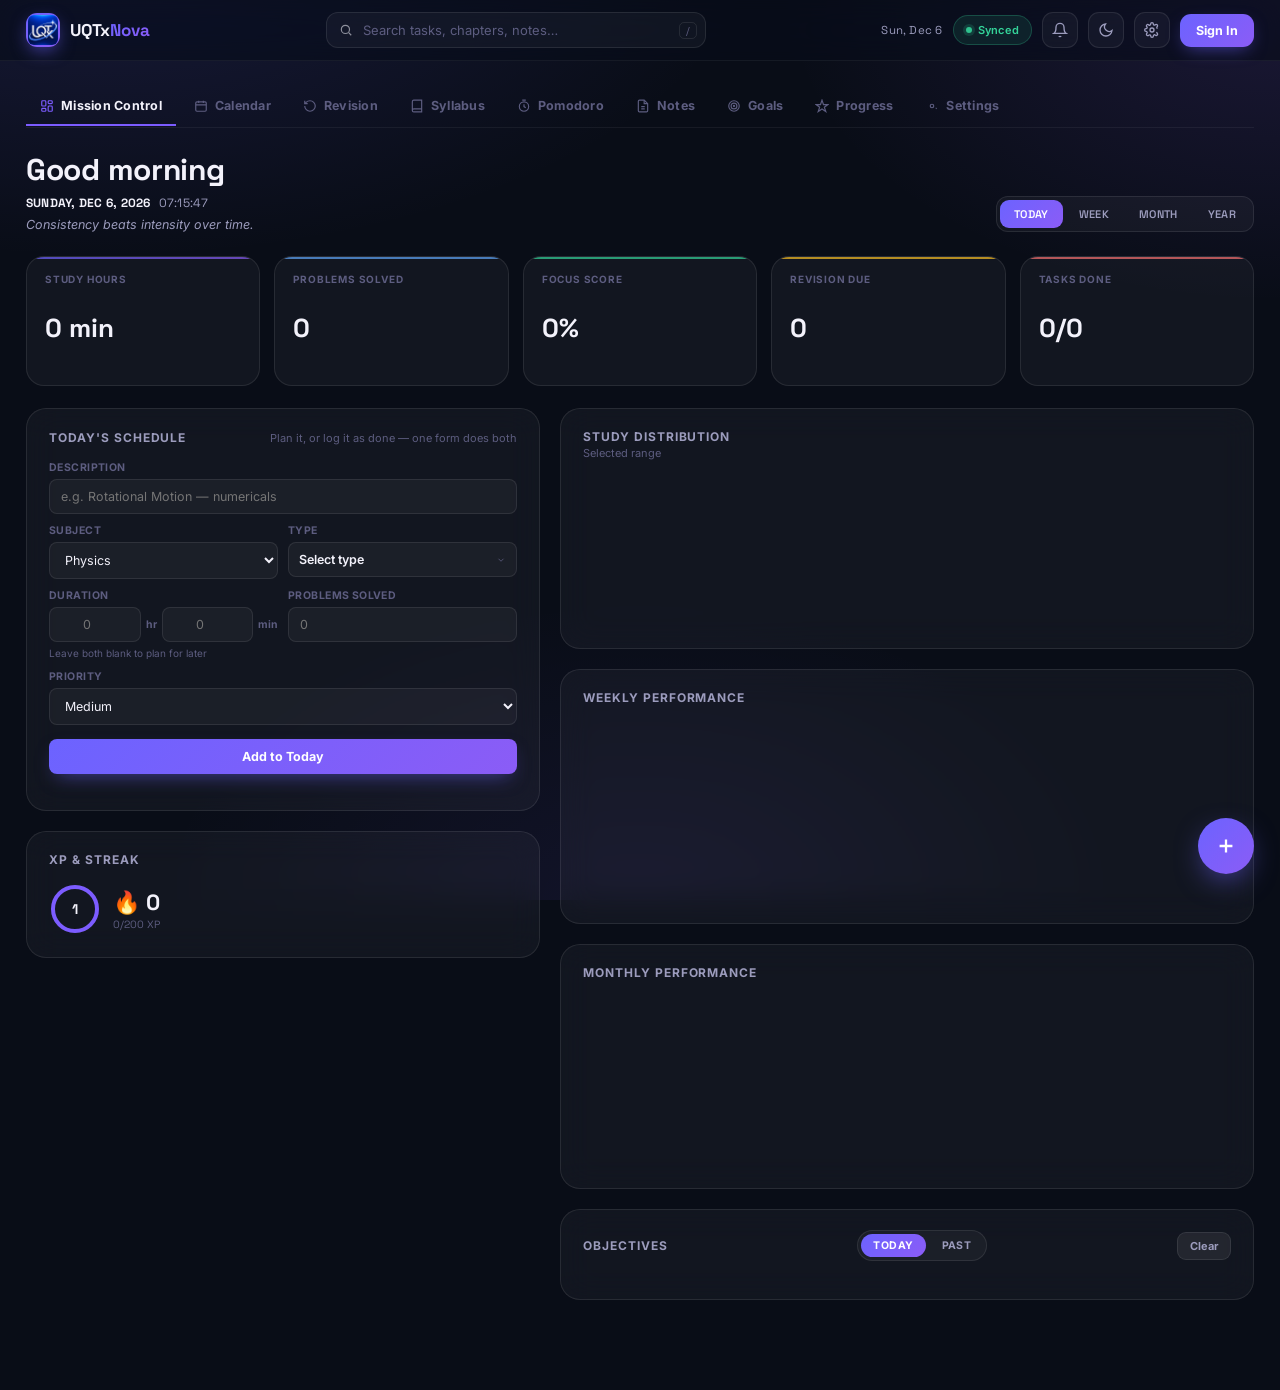
==== index.html @ 595de163 "Add files via upload" ====
<!DOCTYPE html>
<html lang="en">
<head>
<meta charset="UTF-8">
<meta name="viewport" content="width=device-width, initial-scale=1.0">
<title>UQTxNova | Mission Control</title>
<link rel="manifest" href="manifest.json">
<link rel="icon" href="favicon.ico" sizes="any">
<link rel="icon" type="image/png" sizes="16x16" href="favicon-16x16.png">
<link rel="icon" type="image/png" sizes="32x32" href="favicon-32x32.png">
<link rel="icon" type="image/png" sizes="48x48" href="favicon-48x48.png">
<link rel="icon" type="image/png" sizes="64x64" href="favicon-64x64.png">
<link rel="icon" type="image/png" sizes="128x128" href="favicon-128x128.png">
<link rel="icon" type="image/png" sizes="192x192" href="icon-192.png">
<link rel="icon" type="image/png" sizes="512x512" href="icon-512.png">
<link rel="apple-touch-icon" sizes="180x180" href="apple-touch-icon.png">
<meta name="apple-mobile-web-app-title" content="UQTxNova">
<meta name="apple-mobile-web-app-capable" content="yes">
<meta name="theme-color" content="#090D17">
<link rel="preconnect" href="https://fonts.googleapis.com">
<link href="https://fonts.googleapis.com/css2?family=Space+Grotesk:wght@500;600;700&family=Inter:wght@400;500;600;700;800&display=swap" rel="stylesheet">
<link rel="stylesheet" href="style.css">
<script src="https://cdnjs.cloudflare.com/ajax/libs/Chart.js/4.4.0/chart.umd.min.js"></script>
<script src="https://www.gstatic.com/firebasejs/10.12.2/firebase-app-compat.js"></script>
<script src="https://www.gstatic.com/firebasejs/10.12.2/firebase-auth-compat.js"></script>
<script src="https://www.gstatic.com/firebasejs/10.12.2/firebase-firestore-compat.js"></script>
</head>
<body>
<div id="app">

  <!-- ================= TOPBAR ================= -->
  <div class="topbar">
    <div class="brand">
      <div class="brand-icon">
        <img src="logo-mark.png" alt="UQTxNova" class="brand-logo">
      </div>
      <span class="brand-word">UQTx<b>Nova</b></span>
    </div>

    <div class="search-wrap">
      <svg width="14" height="14" viewBox="0 0 24 24" fill="none" stroke="currentColor" stroke-width="2"><circle cx="11" cy="11" r="7"/><path d="M21 21l-4.35-4.35"/></svg>
      <input id="globalSearch" type="text" placeholder="Search tasks, chapters, notes…">
      <span class="kbd-hint">/</span>
    </div>

    <div class="topbar-right">
      <span class="date-chip" id="topbarDate"></span>
      <div class="sync-pill" id="syncPill"><span class="sync-dot"></span><span class="label">Synced</span></div>
      <button class="icon-btn" data-tip="Notifications" onclick="App.setPage('revision')">
        <svg width="16" height="16" viewBox="0 0 24 24" fill="none" stroke="currentColor" stroke-width="2"><path d="M18 8a6 6 0 10-12 0c0 7-3 9-3 9h18s-3-2-3-9"/><path d="M13.73 21a2 2 0 01-3.46 0"/></svg>
        <span class="dot" id="notifDot" style="display:none;"></span>
      </button>
      <button class="icon-btn" data-tip="Toggle theme" onclick="AppSettings.toggleTheme()">
        <svg width="16" height="16" viewBox="0 0 24 24" fill="none" stroke="currentColor" stroke-width="2"><path d="M21 12.79A9 9 0 1111.21 3 7 7 0 0021 12.79z"/></svg>
      </button>
      <button class="icon-btn" data-tip="Settings" onclick="App.setPage('settings')">
        <svg width="16" height="16" viewBox="0 0 24 24" fill="none" stroke="currentColor" stroke-width="2"><circle cx="12" cy="12" r="3"/><path d="M19.4 15a1.65 1.65 0 00.33 1.82l.06.06a2 2 0 11-2.83 2.83l-.06-.06a1.65 1.65 0 00-1.82-.33 1.65 1.65 0 00-1 1.51V21a2 2 0 01-4 0v-.09A1.65 1.65 0 009 19.4a1.65 1.65 0 00-1.82.33l-.06.06a2 2 0 11-2.83-2.83l.06-.06A1.65 1.65 0 004.6 15a1.65 1.65 0 00-1.51-1H3a2 2 0 010-4h.09A1.65 1.65 0 004.6 9a1.65 1.65 0 00-.33-1.82l-.06-.06a2 2 0 112.83-2.83l.06.06A1.65 1.65 0 009 4.6a1.65 1.65 0 001-1.51V3a2 2 0 014 0v.09a1.65 1.65 0 001 1.51 1.65 1.65 0 001.82-.33l.06-.06a2 2 0 112.83 2.83l-.06.06A1.65 1.65 0 0019.4 9c.14.3.22.63.22.97"/></svg>
      </button>

      <button class="signin-btn" id="signinBtn" onclick="Auth.openAuthModal()">Sign In</button>
      <div class="who" id="whoBox" style="display:none;" onclick="Auth.signOut()" data-tip="Sign out">
        <div class="avatar" id="whoAvatar">G</div>
        <div class="meta"><div class="name" id="whoName">Guest</div><div class="lvl">Tap to sign out</div></div>
      </div>
    </div>
  </div>

  <!-- ================= REMINDER ================= -->
  <div id="reminderBar">
    <div class="reminder-inner">
      <div class="reminder-icon">
        <svg width="14" height="14" viewBox="0 0 24 24" fill="none" stroke="#7C5CFF" stroke-width="2"><circle cx="12" cy="12" r="10"/><path d="M12 8v4l3 3"/></svg>
      </div>
      <div class="reminder-text" id="reminderText"></div>
      <div class="reminder-actions">
        <button class="reminder-btn" onclick="App.gotoRevisionFromReminder()">Review Now</button>
        <button class="reminder-dismiss" onclick="App.dismissReminder()">Dismiss</button>
      </div>
    </div>
  </div>

  <div class="wrap">

    <!-- ================= PAGE NAV ================= -->
    <div class="page-nav" id="pageNav">
      <button class="page-tab active" data-page="dashboard"><svg width="14" height="14" viewBox="0 0 24 24" fill="none" stroke="currentColor" stroke-width="2"><rect x="3" y="3" width="7" height="9" rx="1.5"/><rect x="14" y="3" width="7" height="5" rx="1.5"/><rect x="14" y="12" width="7" height="9" rx="1.5"/><rect x="3" y="16" width="7" height="5" rx="1.5"/></svg>Mission Control</button>
      <button class="page-tab" data-page="calendar"><svg width="14" height="14" viewBox="0 0 24 24" fill="none" stroke="currentColor" stroke-width="2"><rect x="3" y="5" width="18" height="16" rx="2"/><path d="M3 10h18M8 3v4M16 3v4"/></svg>Calendar</button>
      <button class="page-tab" data-page="revision"><svg width="14" height="14" viewBox="0 0 24 24" fill="none" stroke="currentColor" stroke-width="2"><path d="M3 12a9 9 0 109-9 9.75 9.75 0 00-6.74 2.74L3 8"/><path d="M3 3v5h5"/></svg>Revision</button>
      <button class="page-tab" data-page="syllabus"><svg width="14" height="14" viewBox="0 0 24 24" fill="none" stroke="currentColor" stroke-width="2"><path d="M4 19.5A2.5 2.5 0 016.5 17H20M4 19.5A2.5 2.5 0 006.5 22H20V2H6.5A2.5 2.5 0 004 4.5v15z"/></svg>Syllabus</button>
      <button class="page-tab" data-page="pomodoro"><svg width="14" height="14" viewBox="0 0 24 24" fill="none" stroke="currentColor" stroke-width="2"><circle cx="12" cy="13" r="8"/><path d="M12 9v4l3 2M9 2h6"/></svg>Pomodoro</button>
      <button class="page-tab" data-page="notes"><svg width="14" height="14" viewBox="0 0 24 24" fill="none" stroke="currentColor" stroke-width="2"><path d="M14 2H6a2 2 0 00-2 2v16a2 2 0 002 2h12a2 2 0 002-2V8z"/><path d="M14 2v6h6M9 13h6M9 17h6"/></svg>Notes</button>
      <button class="page-tab" data-page="goals"><svg width="14" height="14" viewBox="0 0 24 24" fill="none" stroke="currentColor" stroke-width="2"><circle cx="12" cy="12" r="9"/><circle cx="12" cy="12" r="5"/><circle cx="12" cy="12" r="1"/></svg>Goals</button>
      <button class="page-tab" data-page="gamification"><svg width="14" height="14" viewBox="0 0 24 24" fill="none" stroke="currentColor" stroke-width="2"><path d="M12 2l2.5 7.5H22l-6 4.5 2.5 7.5L12 17l-6.5 4.5L8 14 2 9.5h7.5z"/></svg>Progress</button>
      <button class="page-tab" data-page="settings"><svg width="14" height="14" viewBox="0 0 24 24" fill="none" stroke="currentColor" stroke-width="2"><circle cx="12" cy="12" r="3"/><path d="M19.4 15a1.65 1.65 0 00.33 1.82"/></svg>Settings</button>
    </div>

    <!-- ================= DASHBOARD ================= -->
    <div class="page-view" id="page-dashboard">
      <div class="head-row">
        <div>
          <h1 id="greetText">Good morning</h1>
          <div class="date-line"><span class="t" id="dateStr">—</span><span id="timeStr">—</span></div>
          <div class="quote-line" id="quoteText"></div>
        </div>
        <div class="range-tabs" id="rangeTabs">
          <button class="active" data-range="today">TODAY</button>
          <button data-range="week">WEEK</button>
          <button data-range="month">MONTH</button>
          <button data-range="year">YEAR</button>
        </div>
      </div>

      <div class="stat-strip">
        <div class="stat-card"><p class="stat-label">Study Hours</p><p class="stat-num" id="statGross">0 min</p></div>
        <div class="stat-card blue"><p class="stat-label">Problems Solved</p><p class="stat-num" id="statProbPeriod">0</p></div>
        <div class="stat-card green"><p class="stat-label">Focus Score</p><p class="stat-num" id="statFocus">0%</p></div>
        <div class="stat-card amber"><p class="stat-label">Revision Due</p><p class="stat-num" id="statRevDue">0</p></div>
        <div class="stat-card red"><p class="stat-label">Tasks Done</p><p class="stat-num" id="statTasksDone">0/0</p></div>
      </div>

      <div class="grid">
        <div class="col">
          <div class="panel" id="todaySchedulePanel">
            <div class="panel-head"><p class="panel-title">Today's Schedule</p><p class="panel-sub">Plan it, or log it as done — one form does both</p></div>
            <form id="todayForm">
              <div class="field" style="margin-bottom:10px;"><label>Description</label><input id="todayTitle" type="text" placeholder="e.g. Rotational Motion — numericals" required></div>
              <div class="field-row" style="margin-bottom:10px;">
                <div class="field"><label>Subject</label>
                  <select id="todaySubject"><option>Physics</option><option>Chemistry</option><option>Maths</option><option>General</option></select>
                </div>
                <div class="field"><label>Type</label>
                  <div class="type-dropdown" id="todayTypeDropdown">
                    <button type="button" class="type-dropdown-trigger" onclick="App.toggleTypeDropdown('todayTypeDropdown')">
                      <span class="type-dropdown-value" id="todayTypeValue">Select type</span>
                      <svg width="10" height="10" viewBox="0 0 24 24" fill="none" stroke="currentColor" stroke-width="2"><path d="M6 9l6 6 6-6"/></svg>
                    </button>
                    <div class="type-dropdown-panel">
                      <label class="type-dropdown-opt"><span class="type-opt-label">Lecture</span><input type="checkbox" class="type-opt-input" data-type="Lecture" onchange="App.onTypeOptionChange('todayTypeDropdown')"><span class="type-opt-tick"></span></label>
                      <label class="type-dropdown-opt"><span class="type-opt-label">DPP</span><input type="checkbox" class="type-opt-input" data-type="DPP" onchange="App.onTypeOptionChange('todayTypeDropdown')"><span class="type-opt-tick"></span></label>
                      <label class="type-dropdown-opt"><span class="type-opt-label">Revision</span><input type="checkbox" class="type-opt-input" data-type="Revision" onchange="App.onTypeOptionChange('todayTypeDropdown')"><span class="type-opt-tick"></span></label>
                      <label class="type-dropdown-opt"><span class="type-opt-label">PYQ</span><input type="checkbox" class="type-opt-input" data-type="PYQ" onchange="App.onTypeOptionChange('todayTypeDropdown')"><span class="type-opt-tick"></span></label>
                      <label class="type-dropdown-opt"><span class="type-opt-label">HW</span><input type="checkbox" class="type-opt-input" data-type="HW" onchange="App.onTypeOptionChange('todayTypeDropdown')"><span class="type-opt-tick"></span></label>
                    </div>
                  </div>
                </div>
              </div>
              <div class="field-row" style="margin-bottom:10px;">
                <div class="field"><label>Duration</label>
                  <div class="duration-input">
                    <input id="todayDurationHrs" type="number" min="0" step="1" placeholder="0" inputmode="numeric" aria-label="Hours"><span class="duration-unit">hr</span>
                    <input id="todayDurationMins" type="number" min="0" step="1" placeholder="0" inputmode="numeric" aria-label="Minutes"><span class="duration-unit">min</span>
                  </div>
                  <div class="field-hint">Leave both blank to plan for later</div>
                </div>
                <div class="field"><label>Problems Solved</label><input id="todayProblems" type="number" min="0" placeholder="0"></div>
              </div>
              <div class="field-row" style="margin-bottom:10px;">
                <div class="field"><label>Priority</label>
                  <select id="todayPriority"><option value="medium">Medium</option><option value="high">High</option><option value="low">Low</option></select>
                </div>
              </div>
              <button class="btn-submit" type="submit">Add to Today</button>
            </form>
            <div class="queue-list" id="taskList" style="margin-top:14px;"></div>
          </div>

          <div class="panel">
            <div class="panel-head">
              <div><p class="panel-title">XP &amp; Streak</p></div>
            </div>
            <div class="xp-bar-wrap">
              <div class="xp-ring">
                <svg width="52" height="52" viewBox="0 0 52 52">
                  <circle cx="26" cy="26" r="22" fill="none" stroke="rgba(255,255,255,0.08)" stroke-width="4"/>
                  <circle id="xpRingFill" cx="26" cy="26" r="22" fill="none" stroke="#7C5CFF" stroke-width="4" stroke-linecap="round" transform="rotate(-90 26 26)"/>
                </svg>
                <div class="lvl-num" id="lvlNum">1</div>
              </div>
              <div>
                <div class="streak-flame">🔥 <span id="streakNum">0</span></div>
                <div class="q-meta" id="xpText">0/200 XP</div>
              </div>
            </div>
          </div>
        </div>

        <div class="col">
          <div class="panel">
            <div class="panel-head">
              <div><p class="panel-title">Study Distribution</p><p class="panel-sub" id="donutTotal">Selected range</p></div>
            </div>
            <div class="dist-chart-row">
              <div class="dist-chart-canvas-wrap"><canvas id="distChart"></canvas></div>
              <div id="distLegend" class="dist-legend"></div>
            </div>
          </div>

          <div class="panel">
            <div class="panel-head"><p class="panel-title">Weekly Performance</p></div>
            <div style="height:180px;"><canvas id="waveChart"></canvas></div>
          </div>

          <div class="panel">
            <div class="panel-head"><p class="panel-title">Monthly Performance</p></div>
            <div style="height:170px;"><canvas id="monthChart"></canvas></div>
          </div>

          <div class="panel">
            <div class="panel-head">
              <p class="panel-title">Objectives</p>
              <div class="queue-tabs" id="queueTabs">
                <button class="q-tab active" data-view="today" onclick="App.setQueueView('today')">Today</button>
                <button class="q-tab" data-view="past" onclick="App.setQueueView('past')">Past</button>
              </div>
              <button class="pill-btn" id="queueClearBtn" onclick="App.clearQueue()">Clear</button>
            </div>
            <div class="queue-list" id="queueList"></div>
          </div>
        </div>
      </div>
    </div><!-- /page-dashboard -->

    <!-- ================= CALENDAR ================= -->
    <div class="page-view" id="page-calendar" style="display:none;">
      <div class="head-row"><h1>Calendar</h1></div>
      <div class="grid cal-page-grid">
        <div class="panel">
          <div class="cal-head">
            <div class="cal-title" id="calTitle">—</div>
            <div class="cal-nav">
              <button class="pill-btn" onclick="Calendar.prevMonth()">‹</button>
              <button class="pill-btn" onclick="Calendar.goToday()">Today</button>
              <button class="pill-btn" onclick="Calendar.nextMonth()">›</button>
            </div>
          </div>
          <div class="cal-grid" id="calGrid"></div>
        </div>
        <div class="panel" id="calDetail"></div>
      </div>
    </div><!-- /page-calendar -->

    <!-- ================= REVISION ================= -->
    <div class="page-view" id="page-revision" style="display:none;">
      <div class="head-row"><h1>Revision <span class="accent">Planner</span></h1></div>

      <div class="rev-stat-strip">
        <div class="stat-card"><p class="stat-label">Total Active</p><p class="stat-num" id="revStatTotal">0</p></div>
        <div class="stat-card red"><p class="stat-label">Overdue</p><p class="stat-num" id="revStatOverdue">0</p></div>
        <div class="stat-card amber"><p class="stat-label">Due Today</p><p class="stat-num" id="revStatDueToday">0</p></div>
        <div class="stat-card green"><p class="stat-label">Completed</p><p class="stat-num" id="revStatCompleted">0</p></div>
      </div>

      <div class="grid">
        <div class="col">
          <div class="panel">
            <div class="panel-head"><p class="panel-title">Add Topic</p></div>
            <form id="topicForm">
              <div class="field" style="margin-bottom:10px;"><label>Subject</label>
                <select id="topicSubject"><option>Physics</option><option>Chemistry</option><option>Maths</option></select>
              </div>
              <div class="field" style="margin-bottom:10px;"><label>Topic</label><input id="topicName" type="text" placeholder="e.g. Rotational Motion" required></div>
              <button class="btn-submit" type="submit">Schedule Revision (Day 1)</button>
            </form>
          </div>
          <div class="panel">
            <div class="panel-head"><p class="panel-title">Subject Mastery</p></div>
            <div id="subjectProgress"></div>
          </div>
          <div class="panel">
            <div class="panel-head"><p class="panel-title">Revision History</p></div>
            <div class="queue-list" id="historyList"></div>
          </div>
        </div>
        <div class="col">
          <div class="panel">
            <div class="panel-head"><p class="panel-title">Due Now</p></div>
            <div class="queue-list" id="dueList"></div>
          </div>
          <div class="panel">
            <div class="panel-head"><p class="panel-title">Upcoming</p></div>
            <div class="queue-list" id="upcomingList"></div>
          </div>
        </div>
      </div>
    </div><!-- /page-revision -->

    <!-- ================= SYLLABUS ================= -->
    <div class="page-view" id="page-syllabus" style="display:none;">
      <div class="head-row"><h1>Syllabus <span class="accent">Tracker</span></h1></div>
      <div class="stat-strip syl-stat-strip">
        <div class="stat-card" style="border-bottom-color:#FBBF24;"><p class="stat-label" style="color:#FBBF24;">Physics</p><p class="stat-num" id="sylStatPhysics">0/0</p></div>
        <div class="stat-card" style="border-bottom-color:#60A5FA;"><p class="stat-label" style="color:#60A5FA;">Chemistry</p><p class="stat-num" id="sylStatChemistry">0/0</p></div>
        <div class="stat-card" style="border-bottom-color:#A78BFA;"><p class="stat-label" style="color:#A78BFA;">Maths</p><p class="stat-num" id="sylStatMaths">0/0</p></div>
      </div>
      <div class="panel">
        <div class="syl-subject-tabs" id="sylTabs">
          <button class="active" data-subject="Physics"><span class="sdot" style="background:#FBBF24;"></span>Physics</button>
          <button data-subject="Chemistry"><span class="sdot" style="background:#60A5FA;"></span>Chemistry</button>
          <button data-subject="Maths"><span class="sdot" style="background:#A78BFA;"></span>Maths</button>
        </div>
        <div class="syl-toolbar">
          <input type="text" placeholder="Search chapters…" oninput="Syllabus.setSearch(this.value)">
          <button class="pill-btn primary" onclick="Syllabus.addChapter(Syllabus.subject)">+ Add Chapter</button>
        </div>
        <div id="chapterList"></div>
      </div>
    </div><!-- /page-syllabus -->

    <!-- ================= POMODORO ================= -->
    <div class="page-view" id="page-pomodoro" style="display:none;">
      <div class="head-row"><h1>Pomodoro <span class="accent">Timer</span></h1></div>
      <div class="panel" style="max-width:420px;margin:0 auto;">
        <div class="pomo-wrap">
          <div class="pomo-ring">
            <svg width="220" height="220" viewBox="0 0 220 220">
              <circle cx="110" cy="110" r="100" fill="none" stroke="rgba(255,255,255,0.07)" stroke-width="10"/>
              <circle id="pomoRingFill" cx="110" cy="110" r="100" fill="none" stroke="#7C5CFF" stroke-width="10" stroke-linecap="round" transform="rotate(-90 110 110)"/>
            </svg>
            <div class="pomo-time">
              <div class="t" id="pomoTimeText">25:00</div>
              <div class="m" id="pomoModeText">Focus</div>
            </div>
          </div>
          <div class="pomo-controls">
            <button class="pomo-btn" onclick="Pomodoro.reset()">
              <svg width="16" height="16" viewBox="0 0 24 24" fill="none" stroke="currentColor" stroke-width="2"><path d="M3 12a9 9 0 109-9 9.75 9.75 0 00-6.74 2.74L3 8"/><path d="M3 3v5h5"/></svg>
            </button>
            <button class="pomo-btn main" onclick="Pomodoro.toggle()"><span id="pomoMainIcon"><svg width="18" height="18" viewBox="0 0 24 24" fill="currentColor"><path d="M8 5v14l11-7z"/></svg></span></button>
            <button class="pomo-btn" data-tip="Study stats" onclick="App.setPage('gamification')">
              <svg width="16" height="16" viewBox="0 0 24 24" fill="none" stroke="currentColor" stroke-width="2"><path d="M3 3v18h18M7 15l4-6 4 3 5-8"/></svg>
            </button>
            <button class="pomo-btn pomo-sound-toggle" data-tip="Toggle chime" onclick="AppSettings.toggleSound()">
              <svg class="ico-on" width="16" height="16" viewBox="0 0 24 24" fill="none" stroke="currentColor" stroke-width="2"><path d="M11 5L6 9H2v6h4l5 4V5z"/><path d="M15.5 8.5a5 5 0 010 7"/><path d="M18.5 5.5a9 9 0 010 13"/></svg>
              <svg class="ico-off" width="16" height="16" viewBox="0 0 24 24" fill="none" stroke="currentColor" stroke-width="2"><path d="M11 5L6 9H2v6h4l5 4V5z"/><path d="M23 9l-6 6M17 9l6 6"/></svg>
            </button>
          </div>
          <div class="pomo-modes">
            <button class="active" data-mode="focus25" onclick="Pomodoro.setMode('focus25')">25 / 5</button>
            <button data-mode="focus50" onclick="Pomodoro.setMode('focus50')">50 / 10</button>
            <button data-mode="custom" onclick="Pomodoro.setMode('custom')">Custom</button>
          </div>
        </div>
      </div>
    </div><!-- /page-pomodoro -->

    <!-- ================= NOTES ================= -->
    <div class="page-view" id="page-notes" style="display:none;">
      <div class="head-row"><h1>Quick <span class="accent">Notes</span></h1></div>
      <div class="notes-toolbar">
        <input type="text" placeholder="Search notes…" oninput="Notes.setFilter(this.value)" style="max-width:260px;">
        <button class="pill-btn primary" onclick="Notes.add()">+ Add Note</button>
      </div>
      <div class="notes-masonry" id="notesGrid"></div>
    </div><!-- /page-notes -->

    <!-- ================= GOALS ================= -->
    <div class="page-view" id="page-goals" style="display:none;">
      <div class="head-row"><h1>Study <span class="accent">Goals</span></h1></div>
      <div class="goal-ring-row" id="goalsBox"></div>
    </div><!-- /page-goals -->

    <!-- ================= GAMIFICATION / ANALYTICS ================= -->
    <div class="page-view" id="page-gamification" style="display:none;">
      <div class="head-row"><h1>Your <span class="accent">Progress</span></h1></div>
      <div class="grid">
        <div class="col">
          <div class="panel">
            <div class="panel-head"><p class="panel-title">Level &amp; Streak</p></div>
            <div class="xp-bar-wrap">
              <div class="xp-ring">
                <svg width="52" height="52" viewBox="0 0 52 52">
                  <circle cx="26" cy="26" r="22" fill="none" stroke="rgba(255,255,255,0.08)" stroke-width="4"/>
                  <circle cx="26" cy="26" r="22" fill="none" stroke="#7C5CFF" stroke-width="4" stroke-linecap="round" transform="rotate(-90 26 26)"/>
                </svg>
              </div>
              <div><div class="streak-flame">🔥 <span id="streakNum2">0</span> day streak</div></div>
            </div>
          </div>
          <div class="panel">
            <div class="panel-head"><p class="panel-title">Badges</p></div>
            <div class="badge-grid" id="badgeGrid"></div>
          </div>
        </div>
        <div class="col">
          <div class="panel">
            <div class="panel-head"><p class="panel-title">Study Heatmap</p><p class="panel-sub">Last 26 weeks</p></div>
            <div class="heatmap" id="heatmapGrid"></div>
            <div class="heat-legend">Less <span style="background:rgba(255,255,255,0.06)"></span><span style="background:rgba(108,99,255,0.25)"></span><span style="background:rgba(108,99,255,0.5)"></span><span style="background:rgba(108,99,255,0.75)"></span><span style="background:rgba(108,99,255,1)"></span> More</div>
          </div>
        </div>
      </div>
    </div><!-- /page-gamification -->

    <!-- ================= SETTINGS ================= -->
    <div class="page-view" id="page-settings" style="display:none;">
      <div class="head-row"><h1>Settings</h1></div>
      <div class="settings-grid">
        <div class="panel">
          <div class="panel-head"><p class="panel-title">Appearance</p></div>
          <div class="setting-row">
            <div><div class="setting-label">Light mode</div><div class="setting-desc">Switch between dark and light theme</div></div>
            <div class="switch" id="themeSwitch" onclick="AppSettings.toggleTheme()"><div class="knob"></div></div>
          </div>
          <div class="setting-row">
            <div><div class="setting-label">Accent color</div><div class="setting-desc">Primary brand color</div></div>
            <div class="accent-dots">
              <div class="accent-dot active" data-color="#6C63FF" style="background:#6C63FF;" onclick="AppSettings.setAccent('#6C63FF')"></div>
              <div class="accent-dot" data-color="#8B5CF6" style="background:#8B5CF6;" onclick="AppSettings.setAccent('#8B5CF6')"></div>
              <div class="accent-dot" data-color="#34D399" style="background:#34D399;" onclick="AppSettings.setAccent('#34D399')"></div>
              <div class="accent-dot" data-color="#F87171" style="background:#F87171;" onclick="AppSettings.setAccent('#F87171')"></div>
            </div>
          </div>
          <div class="setting-row">
            <div><div class="setting-label">Notifications</div><div class="setting-desc">Revision & task reminders</div></div>
            <div class="switch on" id="notifSwitch" onclick="AppSettings.toggleNotifications()"><div class="knob"></div></div>
          </div>
          <div class="setting-row">
            <div><div class="setting-label">Pomodoro sound</div><div class="setting-desc">Chime when a focus or break session ends</div></div>
            <div class="switch on" id="soundSwitch" onclick="AppSettings.toggleSound()"><div class="knob"></div></div>
          </div>
        </div>
        <div class="panel">
          <div class="panel-head"><p class="panel-title">Data</p></div>
          <div class="setting-row">
            <div><div class="setting-label">Export backup</div><div class="setting-desc">Download all data as JSON</div></div>
            <button class="pill-btn" onclick="Storage.downloadBackup()">Export</button>
          </div>
          <div class="setting-row">
            <div><div class="setting-label">Import backup</div><div class="setting-desc">Restore from a JSON file</div></div>
            <label class="pill-btn" style="cursor:pointer;">Import<input type="file" accept=".json" style="display:none;" onchange="App.importFile(this)"></label>
          </div>
          <div class="setting-row">
            <div><div class="setting-label">Reset all data</div><div class="setting-desc">Clears everything on this device</div></div>
            <button class="pill-btn" style="color:var(--red);" onclick="App.resetData()">Reset</button>
          </div>
        </div>
      </div>
    </div><!-- /page-settings -->

  </div><!-- /wrap -->
</div><!-- /app -->

<!-- ================= FAB ================= -->
<div class="fab-menu" id="fabMenu">
  <button onclick="App.setPage('dashboard');document.getElementById('todaySchedulePanel').scrollIntoView({behavior:'smooth',block:'start'});Utils.toast('Log or plan an objective below','info')">📝 Log Session</button>
  <button onclick="App.setPage('revision')">🧠 Add Revision Topic</button>
  <button onclick="Notes.add();App.setPage('notes')">🗒️ Quick Note</button>
  <button onclick="App.setPage('pomodoro')">🍅 Start Pomodoro</button>
</div>
<button class="fab" onclick="App.toggleFab()">
  <svg width="22" height="22" viewBox="0 0 24 24" fill="none" stroke="#fff" stroke-width="2.5"><path d="M12 5v14M5 12h14"/></svg>
</button>

<!-- ================= TOASTS ================= -->
<div id="toastStack"></div>

<!-- ================= NOTES: shared attachment file input ================= -->
<input type="file" id="noteFileInput" style="display:none" onchange="Notes.onFileInputChange(event)"
  accept=".jpg,.jpeg,.png,.pdf,image/jpeg,image/png,application/pdf">

<!-- ================= NOTES: attachment lightbox ================= -->
<div class="modal-overlay lightbox-overlay" id="attachmentLightbox" onclick="if(event.target===this) Notes.closeLightbox()">
  <div class="lightbox-box">
    <div class="lightbox-head">
      <span id="lightboxName" class="lightbox-name"></span>
      <div class="lightbox-head-actions">
        <a id="lightboxDownload" class="icon-btn" download data-tip="Download">
          <svg width="15" height="15" viewBox="0 0 24 24" fill="none" stroke="currentColor" stroke-width="2"><path d="M12 3v13m0 0l-4-4m4 4l4-4M5 21h14"/></svg>
        </a>
        <button class="icon-btn" onclick="Notes.closeLightbox()" data-tip="Close">
          <svg width="15" height="15" viewBox="0 0 24 24" fill="none" stroke="currentColor" stroke-width="2"><path d="M18 6L6 18M6 6l12 12"/></svg>
        </button>
      </div>
    </div>
    <img id="lightboxImg" src="" alt="">
  </div>
</div>

<!-- ================= AUTH MODAL ================= -->
<div class="modal-overlay" id="authModal">
  <div class="modal">
    <div class="auth-modal-logo"><div class="brand-icon" style="width:52px;height:52px;border-radius:16px;margin:0 auto 14px;"><img src="logo-mark.png" alt="UQTxNova" class="brand-logo" style="width:40px;height:40px;"></div></div>
    <h3>Welcome to UQTxNova</h3>
    <p>Sign in to sync your progress across devices, or continue as guest.</p>
    <button class="oauth-btn" onclick="Auth.signInGoogle()">
      <svg width="16" height="16" viewBox="0 0 24 24"><path fill="#4285F4" d="M22.56 12.25c0-.78-.07-1.53-.2-2.25H12v4.26h5.92a5.06 5.06 0 01-2.2 3.32v2.77h3.57c2.08-1.92 3.28-4.74 3.28-8.1z"/><path fill="#34A853" d="M12 23c2.97 0 5.46-.98 7.28-2.66l-3.57-2.77c-.99.67-2.25 1.06-3.71 1.06-2.86 0-5.29-1.93-6.16-4.53H2.18v2.85A11 11 0 0012 23z"/><path fill="#FBBC05" d="M5.84 14.09A6.6 6.6 0 015.5 12c0-.73.12-1.43.34-2.09V7.06H2.18A11 11 0 001 12c0 1.77.43 3.45 1.18 4.94z"/><path fill="#EA4335" d="M12 5.38c1.62 0 3.06.56 4.21 1.64l3.15-3.15C17.45 2.09 14.97 1 12 1a11 11 0 00-9.82 6.06l3.66 2.85C6.71 7.31 9.14 5.38 12 5.38z"/></svg>
      Continue with Google
    </button>
    <div class="divider-or">or use email</div>
    <div class="field" style="margin-bottom:8px;"><input type="email" id="authEmail" placeholder="Email"></div>
    <div class="field" style="margin-bottom:8px;"><input type="password" id="authPassword" placeholder="Password"></div>
    <div class="modal-actions">
      <button class="pill-btn" onclick="Auth.signInEmail(document.getElementById('authEmail').value, document.getElementById('authPassword').value)">Sign In</button>
      <button class="pill-btn primary" onclick="Auth.signUpEmail(document.getElementById('authEmail').value, document.getElementById('authPassword').value)">Sign Up</button>
    </div>
    <button class="modal-link" onclick="Auth.continueAsGuest()">Continue as guest →</button>
  </div>
</div>

<!-- ================= MIGRATE MODAL ================= -->
<div class="modal-overlay" id="migrateModal">
  <div class="modal">
    <h3>Sync your local data?</h3>
    <p>We found study data saved on this device from guest mode. Would you like to upload it to your account?</p>
    <div class="modal-actions">
      <button class="pill-btn" onclick="CloudSync.closeMigratePrompt(false)">Not now</button>
      <button class="pill-btn primary" onclick="CloudSync.closeMigratePrompt(true)">Sync it</button>
    </div>
  </div>
</div>

<!-- ================= EDIT TASK MODAL ================= -->
<div class="modal-overlay" id="editTaskModal">
  <div class="modal">
    <h3>Edit Objective</h3>
    <p>Update the details — Objectives stays in sync automatically.</p>
    <input type="hidden" id="editTaskId">
    <div class="field" style="margin-bottom:10px;"><label>Description</label><input id="editTitle" type="text" placeholder="e.g. Rotational Motion — numericals"></div>
    <div class="field-row" style="margin-bottom:10px;">
      <div class="field"><label>Subject</label>
        <select id="editSubject"><option>Physics</option><option>Chemistry</option><option>Maths</option><option>General</option></select>
      </div>
      <div class="field"><label>Type</label>
        <div class="type-dropdown" id="editTypeDropdown">
          <button type="button" class="type-dropdown-trigger" onclick="App.toggleTypeDropdown('editTypeDropdown')">
            <span class="type-dropdown-value" id="editTypeValue">Select type</span>
            <svg width="10" height="10" viewBox="0 0 24 24" fill="none" stroke="currentColor" stroke-width="2"><path d="M6 9l6 6 6-6"/></svg>
          </button>
          <div class="type-dropdown-panel">
            <label class="type-dropdown-opt"><span class="type-opt-label">Lecture</span><input type="checkbox" class="type-opt-input" data-type="Lecture" onchange="App.onTypeOptionChange('editTypeDropdown')"><span class="type-opt-tick"></span></label>
            <label class="type-dropdown-opt"><span class="type-opt-label">DPP</span><input type="checkbox" class="type-opt-input" data-type="DPP" onchange="App.onTypeOptionChange('editTypeDropdown')"><span class="type-opt-tick"></span></label>
            <label class="type-dropdown-opt"><span class="type-opt-label">Revision</span><input type="checkbox" class="type-opt-input" data-type="Revision" onchange="App.onTypeOptionChange('editTypeDropdown')"><span class="type-opt-tick"></span></label>
            <label class="type-dropdown-opt"><span class="type-opt-label">PYQ</span><input type="checkbox" class="type-opt-input" data-type="PYQ" onchange="App.onTypeOptionChange('editTypeDropdown')"><span class="type-opt-tick"></span></label>
            <label class="type-dropdown-opt"><span class="type-opt-label">HW</span><input type="checkbox" class="type-opt-input" data-type="HW" onchange="App.onTypeOptionChange('editTypeDropdown')"><span class="type-opt-tick"></span></label>
          </div>
        </div>
      </div>
    </div>
    <div class="field-row" style="margin-bottom:10px;">
      <div class="field"><label>Duration</label>
        <div class="duration-input">
          <input id="editDurationHrs" type="number" min="0" step="1" placeholder="0" inputmode="numeric" aria-label="Hours"><span class="duration-unit">hr</span>
          <input id="editDurationMins" type="number" min="0" step="1" placeholder="0" inputmode="numeric" aria-label="Minutes"><span class="duration-unit">min</span>
        </div>
      </div>
      <div class="field"><label>Problems Solved</label><input id="editProblems" type="number" min="0"></div>
    </div>
    <div class="field-row" style="margin-bottom:10px;">
      <div class="field"><label>Priority</label>
        <select id="editPriority"><option value="medium">Medium</option><option value="high">High</option><option value="low">Low</option></select>
      </div>
      <div class="field"><label>Date</label><input id="editDate" type="date"></div>
    </div>
    <div class="modal-actions">
      <button class="pill-btn" onclick="App.closeEditTask()">Cancel</button>
      <button class="pill-btn primary" onclick="App.saveEditTask()">Save Changes</button>
    </div>
  </div>
</div>

<!-- ================= EDIT OBJECTIVE (QUEUE ENTRY) MODAL ================= -->
<div class="modal-overlay" id="editEntryModal">
  <div class="modal">
    <h3>Edit Objective</h3>
    <p>Update this logged objective — Objectives stays in sync automatically.</p>
    <input type="hidden" id="editEntryTs">
    <div class="field" style="margin-bottom:10px;"><label>Title</label><input id="editEntryDesc" type="text" placeholder="e.g. Rotational Motion — numericals"></div>
    <div class="field" style="margin-bottom:10px;"><label>Description</label><textarea id="editEntryNotes" rows="2" placeholder="Optional notes or details…"></textarea></div>
    <div class="field-row" style="margin-bottom:10px;">
      <div class="field"><label>Subject</label>
        <select id="editEntrySubject"><option>Physics</option><option>Chemistry</option><option>Maths</option><option>General</option></select>
      </div>
      <div class="field"><label>Type</label>
        <div class="type-dropdown" id="editEntryTypeDropdown">
          <button type="button" class="type-dropdown-trigger" onclick="App.toggleTypeDropdown('editEntryTypeDropdown')">
            <span class="type-dropdown-value" id="editEntryTypeValue">Select type</span>
            <svg width="10" height="10" viewBox="0 0 24 24" fill="none" stroke="currentColor" stroke-width="2"><path d="M6 9l6 6 6-6"/></svg>
          </button>
          <div class="type-dropdown-panel">
            <label class="type-dropdown-opt"><span class="type-opt-label">Lecture</span><input type="checkbox" class="type-opt-input" data-type="Lecture" onchange="App.onTypeOptionChange('editEntryTypeDropdown')"><span class="type-opt-tick"></span></label>
            <label class="type-dropdown-opt"><span class="type-opt-label">DPP</span><input type="checkbox" class="type-opt-input" data-type="DPP" onchange="App.onTypeOptionChange('editEntryTypeDropdown')"><span class="type-opt-tick"></span></label>
            <label class="type-dropdown-opt"><span class="type-opt-label">Revision</span><input type="checkbox" class="type-opt-input" data-type="Revision" onchange="App.onTypeOptionChange('editEntryTypeDropdown')"><span class="type-opt-tick"></span></label>
            <label class="type-dropdown-opt"><span class="type-opt-label">PYQ</span><input type="checkbox" class="type-opt-input" data-type="PYQ" onchange="App.onTypeOptionChange('editEntryTypeDropdown')"><span class="type-opt-tick"></span></label>
            <label class="type-dropdown-opt"><span class="type-opt-label">HW</span><input type="checkbox" class="type-opt-input" data-type="HW" onchange="App.onTypeOptionChange('editEntryTypeDropdown')"><span class="type-opt-tick"></span></label>
          </div>
        </div>
      </div>
    </div>
    <div class="field-row" style="margin-bottom:10px;">
      <div class="field"><label>Duration</label>
        <div class="duration-input">
          <input id="editEntryDurationHrs" type="number" min="0" step="1" placeholder="0" inputmode="numeric" aria-label="Hours"><span class="duration-unit">hr</span>
          <input id="editEntryDurationMins" type="number" min="0" step="1" placeholder="0" inputmode="numeric" aria-label="Minutes"><span class="duration-unit">min</span>
        </div>
      </div>
      <div class="field"><label>Progress (Problems)</label><input id="editEntryProblems" type="number" min="0"></div>
    </div>
    <div class="field-row" style="margin-bottom:10px;">
      <div class="field"><label>Priority</label>
        <select id="editEntryPriority"><option value="medium">Medium</option><option value="high">High</option><option value="low">Low</option></select>
      </div>
      <div class="field"><label>Date</label><input id="editEntryDate" type="date"></div>
    </div>
    <div class="setting-row" style="padding:6px 0 0;border-bottom:none;">
      <div><div class="setting-label">Completed</div><div class="setting-desc">Unmark if this was only planned, not finished</div></div>
      <input type="checkbox" id="editEntryCompleted" style="width:18px;height:18px;">
    </div>
    <div class="modal-actions">
      <button class="pill-btn" onclick="App.closeEditEntry()">Cancel</button>
      <button class="pill-btn primary" onclick="App.saveEditEntry()">Save Changes</button>
    </div>
  </div>
</div>

<script src="utils.js"></script>
<script src="storage.js"></script>
<script src="attachments.js"></script>
<script src="firebase.js"></script>
<script src="auth.js"></script>
<script src="app.js"></script>
<script src="revision.js"></script>
<script src="syllabus.js"></script>
<script src="calendar.js"></script>
<script src="charts.js"></script>
<script src="reminders.js"></script>
<script>
  if('serviceWorker' in navigator && (location.protocol === 'https:' || location.hostname === 'localhost')){
    window.addEventListener('load', () => {
      navigator.serviceWorker.register('sw.js').catch(() => {});
    });
  }
</script>
</body>
</html>
---- style.css ----
/* =========================================================
   TaskxNova — Design System
   Premium glassmorphism, dark gradient, purple/blue accent
   ========================================================= */

:root{
  --bg-0:#090D17;
  --bg-1:#0c1120;
  --bg-2:#0f1428;
  --glass:rgba(255,255,255,0.04);
  --glass-strong:rgba(255,255,255,0.07);
  --glass-border:rgba(255,255,255,0.09);
  --glass-border-soft:rgba(255,255,255,0.055);

  --primary:#6C63FF;
  --primary-2:#7C5CFF;
  --primary-3:#8B5CF6;
  --primary-grad:linear-gradient(135deg,#6C63FF 0%,#8B5CF6 100%);

  --text:#F3F2FB;
  --text-dim:#9C9CBD;
  --text-faint:#5D5D80;

  --green:#34D399;
  --red:#F87171;
  --amber:#FBBF24;
  --blue:#60A5FA;

  --r-lg:20px;
  --r-md:18px;
  --r-sm:12px;
  --r-xs:8px;

  --shadow-soft:0 10px 40px -12px rgba(0,0,0,0.55);
  --shadow-glow:0 0 0 1px rgba(108,99,255,0.15), 0 12px 40px -10px rgba(108,99,255,0.35);
}

[data-theme="light"]{
  --bg-0:#F4F5FB;
  --bg-1:#EDEEF9;
  --bg-2:#E6E7F5;
  --glass:rgba(255,255,255,0.55);
  --glass-strong:rgba(255,255,255,0.75);
  --glass-border:rgba(20,20,50,0.09);
  --glass-border-soft:rgba(20,20,50,0.06);
  --text:#181A2A;
  --text-dim:#5B5E7A;
  --text-faint:#9497B5;
}

*{ box-sizing:border-box; }
html,body{ margin:0; padding:0; }
body{
  background:
    radial-gradient(1200px 600px at 8% -8%, rgba(108,99,255,0.16), transparent 55%),
    radial-gradient(900px 550px at 100% 0%, rgba(139,92,246,0.14), transparent 55%),
    radial-gradient(800px 500px at 50% 100%, rgba(124,92,255,0.08), transparent 60%),
    var(--bg-0);
  background-attachment:fixed;
  color:var(--text);
  font-family:'Inter',sans-serif;
  min-height:100vh;
  -webkit-font-smoothing:antialiased;
  transition:background .3s ease,color .3s ease;
}
a{ color:inherit; }
button{ font-family:inherit; }
::selection{ background:rgba(108,99,255,0.35); }
::-webkit-scrollbar{ width:10px; height:10px; }
::-webkit-scrollbar-thumb{ background:rgba(255,255,255,0.12); border-radius:10px; }
::-webkit-scrollbar-track{ background:transparent; }
:focus-visible{ outline:2px solid var(--primary-2); outline-offset:2px; border-radius:6px; }
@media (prefers-reduced-motion: reduce){
  *{ animation-duration:.001ms !important; transition-duration:.001ms !important; }
}

/* ---------------- Topbar ---------------- */
#app{ min-height:100vh; }
.topbar{
  display:flex; align-items:center; justify-content:space-between; gap:16px;
  padding:12px 26px;
  border-bottom:1px solid var(--glass-border-soft);
  background:rgba(9,13,23,0.65);
  backdrop-filter:blur(20px) saturate(150%);
  -webkit-backdrop-filter:blur(20px) saturate(150%);
  position:sticky; top:0; z-index:40;
}
[data-theme="light"] .topbar{ background:rgba(244,245,251,0.7); }

.brand{ display:flex; align-items:center; gap:10px; flex:none; }
.brand-icon{
  width:34px;height:34px;border-radius:11px;
  background:var(--primary-grad);
  display:flex;align-items:center;justify-content:center;
  box-shadow:0 6px 18px -4px rgba(108,99,255,0.65);
  position:relative;
}
.brand-icon svg{ position:relative; z-index:1; }
.brand-logo{ width:30px; height:30px; object-fit:contain; position:relative; z-index:1; border-radius:6px; }
.brand-word{ font-family:'Space Grotesk',sans-serif; font-weight:700; font-size:17px; letter-spacing:-.01em; }
.brand-word b{ background:var(--primary-grad); -webkit-background-clip:text; background-clip:text; color:transparent; font-weight:700; }

.search-wrap{ flex:1; max-width:380px; position:relative; display:flex; align-items:center; }
.search-wrap svg{ position:absolute; left:13px; pointer-events:none; opacity:.55; }
#globalSearch{
  width:100%; background:var(--glass); border:1px solid var(--glass-border);
  border-radius:var(--r-sm); padding:9px 12px 9px 36px; color:var(--text);
  font-size:13px; font-family:inherit;
}
#globalSearch::placeholder{ color:var(--text-faint); }
#globalSearch:focus{ border-color:var(--primary-2); }
.kbd-hint{
  position:absolute; right:9px; font-size:10px; color:var(--text-faint);
  border:1px solid var(--glass-border); border-radius:5px; padding:1px 6px;
  font-family:'Space Grotesk',sans-serif;
}

.topbar-right{ display:flex; align-items:center; gap:10px; flex:none; }
.icon-btn{
  width:36px;height:36px; border-radius:11px; border:1px solid var(--glass-border);
  background:var(--glass); display:flex; align-items:center; justify-content:center;
  cursor:pointer; color:var(--text-dim); position:relative; transition:all .15s ease;
}
.icon-btn:hover{ color:var(--text); border-color:var(--primary-2); background:var(--glass-strong); transform:translateY(-1px); }
.icon-btn .dot{
  position:absolute; top:7px; right:7px; width:7px; height:7px; border-radius:50%;
  background:var(--red); box-shadow:0 0 0 2px var(--bg-0);
}

.sync-pill{
  display:flex; align-items:center; gap:6px;
  font-size:11px; font-weight:600; letter-spacing:.02em;
  color:var(--green); background:rgba(52,211,153,0.1);
  border:1px solid rgba(52,211,153,0.25);
  padding:7px 12px; border-radius:20px; white-space:nowrap;
}
.sync-pill.offline{ color:var(--text-faint); background:var(--glass); border-color:var(--glass-border); }
.sync-pill.syncing{ color:var(--amber); background:rgba(251,191,36,0.1); border-color:rgba(251,191,36,0.25); }
.sync-dot{ width:6px;height:6px;border-radius:50%; background:currentColor; box-shadow:0 0 0 3px rgba(52,211,153,0.18); opacity:.9; }

.date-chip{
  font-size:11.5px; color:var(--text-dim); font-family:'Space Grotesk',sans-serif;
  letter-spacing:.02em; white-space:nowrap; display:none;
}
@media (min-width:1100px){ .date-chip{ display:block; } }

.who{ display:flex; align-items:center; gap:9px; cursor:pointer; padding:4px 8px 4px 4px; border-radius:30px; border:1px solid transparent; }
.who:hover{ border-color:var(--glass-border); background:var(--glass); }
.avatar{
  width:32px;height:32px;border-radius:50%;
  background:var(--primary-grad); color:#fff; font-size:12px; font-weight:700;
  display:flex; align-items:center; justify-content:center; flex:none;
  font-family:'Space Grotesk',sans-serif;
}
.who .meta{ line-height:1.2; display:none; }
@media (min-width:900px){ .who .meta{ display:block; } }
.who .name{ font-size:11.5px; font-weight:700; }
.who .lvl{ font-size:10px; color:var(--text-faint); }
.signin-btn{
  background:var(--primary-grad); border:none; color:#fff; font-weight:700;
  font-size:12.5px; padding:9px 16px; border-radius:11px; cursor:pointer;
  box-shadow:0 6px 18px -6px rgba(108,99,255,0.6);
}
.signin-btn:hover{ filter:brightness(1.08); transform:translateY(-1px); }

/* ---------------- Reminder / toast ---------------- */
#reminderBar{
  display:none;
  background:linear-gradient(90deg, rgba(108,99,255,0.16), rgba(139,92,246,0.05));
  border-bottom:1px solid rgba(108,99,255,0.3);
}
.reminder-inner{ max-width:1320px; margin:0 auto; padding:11px 26px; display:flex; align-items:center; gap:12px; flex-wrap:wrap; }
.reminder-icon{ width:28px;height:28px;border-radius:9px; flex:none; background:rgba(108,99,255,0.16); border:1px solid rgba(108,99,255,0.35); display:flex; align-items:center; justify-content:center; }
.reminder-text{ flex:1; min-width:200px; font-size:13px; font-weight:600; }
.reminder-text b{ color:var(--primary-2); }
.reminder-actions{ display:flex; gap:8px; }
.reminder-btn{ background:var(--primary-grad); color:#fff; border:none; font-weight:700; font-size:11.5px; padding:7px 13px; border-radius:9px; cursor:pointer; }
.reminder-dismiss{ background:none; border:1px solid var(--glass-border); color:var(--text-dim); font-size:11.5px; padding:7px 11px; border-radius:9px; cursor:pointer; }

#toastStack{ position:fixed; bottom:22px; right:22px; z-index:200; display:flex; flex-direction:column; gap:10px; max-width:340px; }
.toast{
  padding:13px 16px; border-radius:var(--r-sm); font-size:12.5px; font-weight:600;
  display:flex; align-items:center; gap:10px; animation:toastIn .25s ease;
  background:var(--glass-strong); border:1px solid var(--glass-border); backdrop-filter:blur(14px);
  box-shadow:var(--shadow-soft); color:var(--text);
}
.toast.success{ border-color:rgba(52,211,153,0.4); }
.toast.error{ border-color:rgba(248,113,113,0.4); }
.toast.info{ border-color:rgba(108,99,255,0.4); }
@keyframes toastIn{ from{ opacity:0; transform:translateY(10px);} to{ opacity:1; transform:translateY(0);} }

/* ---------------- Layout ---------------- */
.wrap{ max-width:1320px; margin:0 auto; padding:26px 26px 90px; }

.page-nav{
  display:flex; gap:4px; margin-bottom:8px; padding-bottom:2px; overflow-x:auto;
  border-bottom:1px solid var(--glass-border-soft);
}
.page-nav::-webkit-scrollbar{ display:none; }
.page-tab{
  display:flex; align-items:center; gap:7px; white-space:nowrap;
  background:transparent; border:none; color:var(--text-faint);
  font-size:12.5px; font-weight:700; letter-spacing:.02em;
  padding:11px 14px; cursor:pointer; border-radius:var(--r-xs) var(--r-xs) 0 0;
  border-bottom:2px solid transparent; margin-bottom:-1px; transition:all .15s ease;
}
.page-tab:hover{ color:var(--text-dim); background:var(--glass); }
.page-tab.active{ color:var(--text); border-bottom-color:var(--primary-2); }
.page-tab.active svg{ stroke:var(--primary-2); }

.head-row{ display:flex; align-items:flex-end; justify-content:space-between; flex-wrap:wrap; gap:16px; margin:22px 0 24px; }
.head-row h1{ margin:0; font-family:'Space Grotesk',sans-serif; font-size:30px; font-weight:700; letter-spacing:-.01em; display:flex; align-items:center; gap:10px; }
.head-row h1 .accent{ background:var(--primary-grad); -webkit-background-clip:text; background-clip:text; color:transparent; }
.quote-line{ font-size:12.5px; color:var(--text-dim); margin-top:6px; font-style:italic; }
.date-line{ display:flex; align-items:center; gap:8px; font-size:12px; color:var(--text-dim); margin-top:6px; font-family:'Space Grotesk',sans-serif; letter-spacing:.02em; }
.date-line .t{ color:var(--text); font-weight:700; }

.range-tabs{ display:flex; background:var(--glass); border:1px solid var(--glass-border); border-radius:12px; padding:3px; gap:2px; }
.range-tabs button{ border:none; background:transparent; color:var(--text-dim); font-family:'Space Grotesk',sans-serif; font-size:11px; font-weight:600; letter-spacing:.03em; padding:7px 14px; border-radius:9px; cursor:pointer; }
.range-tabs button.active{ background:var(--primary-grad); color:#fff; }

/* ---------------- Stat cards ---------------- */
.stat-strip{ display:grid; grid-template-columns:repeat(5,1fr); gap:14px; margin-bottom:22px; }
@media (max-width:980px){ .stat-strip{ grid-template-columns:repeat(2,1fr); } }
.syl-stat-strip{ grid-template-columns:repeat(3,1fr); }
.dist-chart-row{ display:flex; align-items:center; gap:20px; }
.dist-chart-canvas-wrap{ width:150px; height:150px; flex:none; }
.dist-legend{ display:flex; flex-direction:column; gap:8px; font-size:12px; color:var(--text-dim); }
.stat-card{
  background:var(--glass); border:1px solid var(--glass-border); border-radius:var(--r-md);
  padding:16px 18px 14px; position:relative; overflow:hidden; transition:transform .18s ease, box-shadow .18s ease;
}
.stat-card:hover{ transform:translateY(-2px); box-shadow:var(--shadow-glow); }
.stat-card::before{ content:''; position:absolute; inset:0 0 auto 0; height:2px; background:var(--primary-grad); opacity:.7; }
.stat-card.green::before{ background:var(--green); }
.stat-card.red::before{ background:var(--red); }
.stat-card.blue::before{ background:var(--blue); }
.stat-card.amber::before{ background:var(--amber); }
.stat-label{ font-size:10px; font-weight:700; letter-spacing:.08em; text-transform:uppercase; color:var(--text-faint); margin:0 0 8px; display:flex; align-items:center; gap:6px; }
.stat-num{ font-size:26px; font-weight:700; font-family:'Space Grotesk',sans-serif; }
.stat-num small{ font-size:12px; font-weight:500; color:var(--text-faint); margin-left:3px; }

/* ---------------- Grid / panels ---------------- */
.grid{ display:grid; grid-template-columns:1fr 1.35fr; gap:20px; }
@media (max-width:980px){ .grid{ grid-template-columns:1fr; } }
.cal-page-grid{ grid-template-columns:1.4fr 1fr; }
.col{ display:flex; flex-direction:column; gap:20px; }

.panel{
  background:var(--glass); border:1px solid var(--glass-border); border-radius:var(--r-lg); padding:20px 22px 22px;
  backdrop-filter:blur(16px); transition:transform .2s cubic-bezier(.2,.8,.2,1), border-color .2s ease; will-change:transform;
}
.panel:hover{ border-color:rgba(124,92,255,0.28); }
.panel-head{ display:flex; align-items:center; justify-content:space-between; margin-bottom:16px; gap:10px; }
.panel-title{ font-size:12px; font-weight:700; letter-spacing:.08em; text-transform:uppercase; color:var(--text-dim); margin:0; display:flex; align-items:center; gap:8px; }
.panel-sub{ font-size:11px; color:var(--text-faint); margin:2px 0 0; }
.pill-btn{
  background:var(--glass-strong); border:1px solid var(--glass-border); color:var(--text-dim);
  font-size:11px; font-weight:700; padding:6px 12px; border-radius:9px; cursor:pointer; transition:all .15s ease;
}
.pill-btn:hover{ color:var(--text); border-color:var(--primary-2); }
.pill-btn.primary{ background:var(--primary-grad); color:#fff; border:none; transition:background .25s ease, filter .15s ease, transform .1s ease; }

/* forms */
input[type=text], input[type=number], input[type=date], input[type=time], input[type=email], input[type=password], select, textarea{
  background:var(--glass); border:1px solid var(--glass-border); border-radius:var(--r-xs);
  color:var(--text); padding:9px 11px; font-size:12.5px; font-family:inherit; width:100%;
}
textarea{ resize:vertical; min-height:70px; }
input:focus, select:focus, textarea:focus{ border-color:var(--primary-2); }
/* Native <select> popups render outside our CSS box (OS/browser chrome), so the
   translucent glass background above only paints the closed control. Without an
   explicit opaque background+color on the popup itself, browsers fall back to a
   white popup — which then collides with our light --text color and becomes
   unreadable. color-scheme fixes most browsers' native chrome (incl. scrollbar,
   hover) and the option rules below are the fallback for the rest. */
select{ color-scheme:dark; }
select option{ background-color:var(--bg-2); color:var(--text); }
select option:checked, select option:hover{ background-color:var(--primary-2); color:#fff; }
[data-theme="light"] select{ color-scheme:light; }
[data-theme="light"] select option{ background-color:var(--bg-1); color:var(--text); }
label{ font-size:10.5px; font-weight:700; letter-spacing:.04em; text-transform:uppercase; color:var(--text-faint); margin-bottom:5px; display:block; }
.field{ display:flex; flex-direction:column; }
.field-row{ display:flex; gap:10px; flex-wrap:wrap; }
.field-row .field{ flex:1; min-width:110px; }
.field-hint{ font-size:10px; color:var(--text-faint); margin-top:5px; line-height:1.3; }

/* Duration: two free-entry number inputs (hours, minutes) side by side —
   no fixed/preset options, any non-negative whole number is accepted. */
.duration-input{ display:flex; align-items:center; gap:5px; }
.duration-input input{ width:100%; min-width:0; text-align:center; padding:9px 4px; }
.duration-unit{ font-size:10.5px; font-weight:700; color:var(--text-faint); white-space:nowrap; flex:none; }
.btn-submit{
  background:var(--primary-grad); border:none; color:#fff; font-weight:700; font-size:12.5px;
  padding:10px 18px; border-radius:var(--r-xs); cursor:pointer; width:100%; margin-top:4px;
  box-shadow:0 8px 20px -8px rgba(108,99,255,0.6); transition:background .25s ease, filter .15s ease, transform .1s ease;
}
.btn-submit:hover{ filter:brightness(1.08); transform:translateY(-1px); }

/* queue / list items */
.queue-list{ display:flex; flex-direction:column; gap:8px; max-height:420px; overflow-y:auto; }
.queue-empty{ display:flex; flex-direction:column; align-items:center; justify-content:center; gap:10px; padding:40px 10px; color:var(--text-faint); font-size:12.5px; text-align:center; }
.queue-empty .ico{ width:44px;height:44px;border-radius:50%; background:var(--glass); border:1px solid var(--glass-border); display:flex; align-items:center; justify-content:center; }
.queue-item, .rev-item{
  display:flex; align-items:center; gap:10px; padding:11px 12px; border-radius:var(--r-sm);
  background:var(--glass); border:1px solid var(--glass-border-soft); transition:all .15s ease;
}
.queue-item:hover, .rev-item:hover{ border-color:var(--glass-border); transform:translateX(2px); }
.q-dot{ width:8px;height:8px;border-radius:50%; flex:none; }
.q-main, .rev-main{ flex:1; min-width:0; }
.q-desc, .rev-desc{ font-size:13px; font-weight:600; white-space:nowrap; overflow:hidden; text-overflow:ellipsis; }
.q-meta, .rev-meta{ font-size:10.5px; color:var(--text-faint); margin-top:2px; font-family:'Space Grotesk',sans-serif; }
.q-notes{ font-size:11px; color:var(--text-dim); margin-top:3px; line-height:1.4; overflow-wrap:anywhere; }
.q-cat-tag{ font-size:10px; font-weight:700; padding:3px 8px; border-radius:7px; white-space:nowrap; }
.q-del, .rev-del{ background:none; border:none; color:var(--text-faint); font-size:16px; cursor:pointer; padding:2px 6px; border-radius:6px; line-height:1; }
.q-del:hover, .rev-del:hover{ color:var(--red); background:rgba(248,113,113,0.1); }
.q-edit{ background:none; border:none; color:var(--text-faint); cursor:pointer; padding:2px 6px; border-radius:6px; line-height:1; display:flex; align-items:center; }
.q-edit:hover{ color:var(--primary-2); background:rgba(124,92,255,0.12); }
.rev-stage{ font-size:9.5px; font-weight:700; color:var(--text-faint); font-family:'Space Grotesk',sans-serif; white-space:nowrap; }
.rev-due-tag{ font-size:9.5px; font-weight:700; padding:3px 8px; border-radius:7px; white-space:nowrap; }
.rev-due-tag.overdue{ background:rgba(248,113,113,0.14); color:var(--red); }
.rev-due-tag.today{ background:rgba(251,191,36,0.14); color:var(--amber); }
.rev-due-tag.future{ background:rgba(96,165,250,0.14); color:var(--blue); }
.rev-item.overdue{ border-color:rgba(248,113,113,0.3); }
.rev-item.today{ border-color:rgba(251,191,36,0.3); }
.rev-btn{ background:var(--primary-grad); color:#fff; border:none; font-size:10.5px; font-weight:700; padding:6px 10px; border-radius:7px; cursor:pointer; white-space:nowrap; }

/* subject progress bars */
.subj-row{ display:flex; align-items:center; justify-content:space-between; font-size:12px; margin-bottom:6px; }
.sname{ display:flex; align-items:center; gap:7px; font-weight:700; }
.sdot{ width:8px;height:8px;border-radius:50%; }
.scount{ color:var(--text-faint); font-size:10.5px; font-family:'Space Grotesk',sans-serif; }
.bar-track{ height:7px; border-radius:6px; background:var(--glass-border); overflow:hidden; margin-bottom:16px; }
.bar-fill{ height:100%; border-radius:6px; transition:width .5s cubic-bezier(.2,.8,.2,1); }

/* revision stat mini cards */
.rev-stat-strip{ display:grid; grid-template-columns:repeat(4,1fr); gap:12px; margin-bottom:20px; }
@media (max-width:700px){ .rev-stat-strip{ grid-template-columns:repeat(2,1fr); } }

/* ---------------- Syllabus ---------------- */
.syl-subject-tabs{ display:flex; gap:8px; margin-bottom:16px; flex-wrap:wrap; }
.syl-subject-tabs button{
  display:flex; align-items:center; gap:7px; background:var(--glass); border:1px solid var(--glass-border);
  color:var(--text-dim); font-size:12px; font-weight:700; padding:8px 14px; border-radius:11px; cursor:pointer;
}
.syl-subject-tabs button.active{ color:var(--text); border-color:var(--primary-2); background:var(--glass-strong); }
.syl-toolbar{ display:flex; gap:10px; margin-bottom:14px; flex-wrap:wrap; align-items:center; }
.syl-toolbar input[type=text]{ max-width:220px; }
.chapter-row{
  display:flex; align-items:center; gap:12px; padding:12px 14px; border-radius:var(--r-sm);
  background:var(--glass); border:1px solid var(--glass-border-soft); margin-bottom:8px; cursor:grab;
  transition:all .15s ease;
}
.chapter-row:hover{ border-color:var(--glass-border); }
.chapter-row.dragging{ opacity:.4; }
.chapter-row.done{ border-color:rgba(52,211,153,0.3); }
.chapter-drag{ color:var(--text-faint); cursor:grab; flex:none; }
.chapter-name{ flex:1; font-size:13px; font-weight:600; background:none; border:none; color:var(--text); padding:4px 6px; border-radius:6px; }
.chapter-name:focus{ background:var(--glass-strong); outline:1px solid var(--primary-2); }
.chapter-edit{ background:none; border:none; color:var(--text-faint); cursor:pointer; padding:2px 6px; border-radius:6px; line-height:1; display:flex; align-items:center; flex:none; }
.chapter-edit:hover{ color:var(--primary-2); background:rgba(124,92,255,0.12); }
.chapter-boxes{ display:flex; gap:6px; flex:none; }
.cbox{
  width:30px; height:30px; border-radius:9px; border:1px solid var(--glass-border); background:var(--glass);
  display:flex; align-items:center; justify-content:center; cursor:pointer; font-size:9.5px; font-weight:800;
  color:var(--text-faint); flex-direction:column; gap:0; line-height:1;
}
.cbox.on{ background:var(--primary-grad); color:#fff; border-color:transparent; }
.chapter-progress{ width:70px; flex:none; }
.chapter-progress .bar-track{ margin-bottom:0; height:6px; }
.chapter-pct{ font-size:10px; color:var(--text-faint); font-family:'Space Grotesk',sans-serif; white-space:nowrap; width:32px; text-align:right; }
.chapter-del{ background:none; border:none; color:var(--text-faint); font-size:16px; cursor:pointer; flex:none; }
.chapter-del:hover{ color:var(--red); }

/* ---------------- Calendar ---------------- */
.cal-head{ display:flex; align-items:center; justify-content:space-between; margin-bottom:16px; }
.cal-nav{ display:flex; gap:8px; align-items:center; }
.cal-title{ font-family:'Space Grotesk',sans-serif; font-weight:700; font-size:16px; min-width:150px; text-align:center; }
.cal-grid{ display:grid; grid-template-columns:repeat(7,1fr); gap:8px; }
.cal-dow{ text-align:center; font-size:10px; font-weight:700; color:var(--text-faint); letter-spacing:.05em; padding-bottom:4px; }
.cal-cell{
  aspect-ratio:1; border-radius:12px; background:var(--glass); border:1px solid var(--glass-border-soft);
  padding:8px; display:flex; flex-direction:column; cursor:pointer; transition:all .15s ease; position:relative;
}
.cal-cell:hover{ border-color:var(--primary-2); transform:translateY(-1px); }
.cal-cell.empty{ background:none; border:none; cursor:default; }
.cal-cell.today{ border-color:var(--primary-2); box-shadow:0 0 0 1px var(--primary-2); }
.cal-cell.selected{ background:var(--glass-strong); border-color:var(--primary-2); }
.cal-daynum{ font-size:12px; font-weight:700; font-family:'Space Grotesk',sans-serif; }
.cal-cell.today .cal-daynum{ color:var(--primary-2); }
.cal-dots{ display:flex; gap:3px; margin-top:auto; flex-wrap:wrap; }
.cal-dots span{ width:5px;height:5px;border-radius:50%; }

/* ---------------- Today's Schedule ---------------- */
.task-row{
  display:flex; align-items:center; gap:12px; padding:12px 14px; border-radius:var(--r-sm);
  background:var(--glass); border:1px solid var(--glass-border-soft); margin-bottom:8px;
}
.task-check{
  width:22px; height:22px; border-radius:7px; border:1.5px solid var(--glass-border); flex:none; cursor:pointer;
  display:flex; align-items:center; justify-content:center;
}
.task-check.on{ background:var(--green); border-color:var(--green); }
.task-body{ flex:1; min-width:0; }
.task-title{ font-size:13px; font-weight:700; }
.task-title.done{ text-decoration:line-through; color:var(--text-faint); }
.task-meta{ font-size:10.5px; color:var(--text-faint); margin-top:2px; }
.priority-tag{ font-size:9.5px; font-weight:700; padding:3px 8px; border-radius:7px; }
.priority-tag.high{ background:rgba(248,113,113,0.14); color:var(--red); }
.priority-tag.medium{ background:rgba(251,191,36,0.14); color:var(--amber); }
.priority-tag.low{ background:rgba(96,165,250,0.14); color:var(--blue); }

/* ---------------- Pomodoro ---------------- */
.pomo-wrap{ display:flex; flex-direction:column; align-items:center; padding:10px 0 4px; }
.pomo-ring{ position:relative; width:220px; height:220px; }
.pomo-ring svg{ transform:rotate(-90deg); }
.pomo-time{ position:absolute; inset:0; display:flex; flex-direction:column; align-items:center; justify-content:center; }
.pomo-time .t{ font-family:'Space Grotesk',sans-serif; font-size:38px; font-weight:700; }
.pomo-time .m{ font-size:10.5px; color:var(--text-faint); letter-spacing:.08em; text-transform:uppercase; margin-top:4px; }
.pomo-controls{ display:flex; gap:10px; margin-top:20px; }
.pomo-btn{ width:46px;height:46px; border-radius:50%; border:1px solid var(--glass-border); background:var(--glass); color:var(--text); cursor:pointer; display:flex; align-items:center; justify-content:center; }
.pomo-btn.main{ background:var(--primary-grad); border:none; width:56px; height:56px; }
.pomo-modes{ display:flex; gap:8px; margin-top:18px; }
.pomo-modes button{ background:var(--glass); border:1px solid var(--glass-border); color:var(--text-dim); font-size:11px; font-weight:700; padding:7px 13px; border-radius:9px; cursor:pointer; }
.pomo-modes button.active{ background:var(--primary-grad); color:#fff; border:none; }

/* ---------------- Notes ---------------- */
.notes-toolbar{ display:flex; gap:10px; margin-bottom:14px; flex-wrap:wrap; }
.note-card{
  background:var(--glass); border:1px solid var(--glass-border-soft); border-radius:var(--r-sm);
  padding:14px; display:flex; flex-direction:column; gap:8px; position:relative; break-inside:avoid; margin-bottom:14px;
  transition:border-color .15s ease, background .15s ease;
}
.note-card.pinned{ border-color:rgba(251,191,36,0.35); }
.note-card.drag-over{ border-color:var(--primary-2); background:var(--glass-strong); }
.notes-masonry{ columns:3 260px; column-gap:14px; }
@media (max-width:700px){ .notes-masonry{ columns:1; } }
.note-title{ font-size:13px; font-weight:700; background:none; border:none; color:var(--text); width:100%; }
.note-body{ font-size:12px; color:var(--text-dim); background:none; border:none; width:100%; min-height:60px; resize:vertical; }
.note-foot{ display:flex; align-items:center; justify-content:space-between; }
.note-date{ font-size:9.5px; color:var(--text-faint); font-family:'Space Grotesk',sans-serif; }
.note-actions{ display:flex; gap:6px; }
.note-actions button{ background:none; border:none; color:var(--text-faint); cursor:pointer; padding:2px; }
.note-actions button:hover{ color:var(--primary-2); }
.note-actions button.pin-on{ color:var(--amber); }

/* ---------------- Note attachments ---------------- */
.note-attachments{ display:flex; flex-wrap:wrap; gap:8px; }
.att-thumb{
  position:relative; width:64px; height:64px; border-radius:var(--r-xs); overflow:hidden;
  cursor:pointer; flex:none; background:var(--glass-strong);
}
.att-thumb img{ width:100%; height:100%; object-fit:cover; display:block; }
.att-thumb-actions{
  position:absolute; inset:0; display:flex; align-items:flex-start; justify-content:flex-end; gap:2px;
  padding:3px; opacity:0; transition:opacity .15s ease; background:linear-gradient(180deg, rgba(0,0,0,0.45), transparent 55%);
}
.att-thumb:hover .att-thumb-actions{ opacity:1; }
.att-thumb-actions button{
  width:18px; height:18px; border-radius:6px; border:none; background:rgba(9,13,23,0.65); color:#fff;
  font-size:10px; line-height:1; cursor:pointer; display:flex; align-items:center; justify-content:center; padding:0;
}
.att-thumb-actions button:hover{ background:var(--primary-2); }
.att-file{
  display:flex; align-items:center; gap:8px; width:100%; padding:7px 8px; border-radius:var(--r-xs);
  background:var(--glass-strong);
}
.att-file-icon{ flex:none; display:flex; align-items:center; justify-content:center; }
.att-file-meta{ flex:1; min-width:0; display:flex; flex-direction:column; gap:1px; }
.att-file-name{ font-size:11px; font-weight:600; color:var(--text); white-space:nowrap; overflow:hidden; text-overflow:ellipsis; }
.att-file-size{ font-size:9.5px; color:var(--text-faint); font-family:'Space Grotesk',sans-serif; }
.att-file-actions{ display:flex; gap:2px; flex:none; }
.att-file-actions button{
  background:none; border:none; color:var(--text-faint); cursor:pointer; padding:3px; border-radius:6px; font-size:11px;
}
.att-file-actions button:hover{ color:var(--primary-2); background:var(--glass-border-soft); }
.note-upload-progress{ display:flex; align-items:center; gap:7px; font-size:10.5px; color:var(--text-faint); width:100%; }
.spinner{
  width:12px; height:12px; border-radius:50%; border:2px solid var(--glass-border);
  border-top-color:var(--primary-2); animation:spin .7s linear infinite; flex:none;
}
@keyframes spin{ to{ transform:rotate(360deg); } }

/* ---------------- Attachment lightbox ---------------- */
.lightbox-overlay{ z-index:200; background:rgba(4,6,12,0.82); }
.lightbox-box{ max-width:min(92vw, 900px); width:100%; display:flex; flex-direction:column; gap:10px; }
.lightbox-head{ display:flex; align-items:center; justify-content:space-between; gap:12px; }
.lightbox-name{ font-size:12.5px; font-weight:600; color:var(--text); white-space:nowrap; overflow:hidden; text-overflow:ellipsis; }
.lightbox-head-actions{ display:flex; gap:8px; flex:none; }
.lightbox-box img{
  width:100%; max-height:78vh; object-fit:contain; border-radius:var(--r-sm);
  background:var(--bg-2); border:1px solid var(--glass-border);
}

/* ---------------- Goals ---------------- */
.goal-card{ background:var(--glass); border:1px solid var(--glass-border-soft); border-radius:var(--r-sm); padding:16px; margin-bottom:12px; }
.goal-top{ display:flex; align-items:center; justify-content:space-between; margin-bottom:10px; }
.goal-label{ font-size:12.5px; font-weight:700; }
.goal-pct{ font-size:12px; font-weight:700; font-family:'Space Grotesk',sans-serif; color:var(--primary-2); }
.goal-ring-row{ display:grid; grid-template-columns:repeat(3,1fr); gap:14px; }

/* ---------------- Gamification ---------------- */
.xp-bar-wrap{ display:flex; align-items:center; gap:12px; }
.xp-ring{ width:52px; height:52px; flex:none; position:relative; }
.xp-ring .lvl-num{ position:absolute; inset:0; display:flex; align-items:center; justify-content:center; font-size:14px; font-weight:800; font-family:'Space Grotesk',sans-serif; }
.badge-grid{ display:grid; grid-template-columns:repeat(auto-fill,minmax(64px,1fr)); gap:10px; margin-top:14px; }
.badge{
  aspect-ratio:1; border-radius:14px; background:var(--glass); border:1px solid var(--glass-border-soft);
  display:flex; align-items:center; justify-content:center; font-size:22px; opacity:.3; filter:grayscale(1);
  position:relative;
}
.badge.earned{ opacity:1; filter:none; border-color:rgba(251,191,36,0.4); background:var(--glass-strong); }
.streak-flame{ display:flex; align-items:center; gap:6px; font-size:22px; font-weight:800; font-family:'Space Grotesk',sans-serif; }

/* ---------------- Analytics heatmap ---------------- */
.heatmap{ display:grid; grid-template-columns:repeat(26,1fr); gap:3px; }
.heat-cell{ aspect-ratio:1; border-radius:3px; background:var(--glass-border); }
.heat-legend{ display:flex; align-items:center; gap:6px; font-size:10px; color:var(--text-faint); margin-top:10px; justify-content:flex-end; }
.heat-legend span{ width:11px;height:11px;border-radius:3px; }

/* ---------------- Settings ---------------- */
.settings-grid{ display:grid; grid-template-columns:1fr 1fr; gap:18px; }
@media (max-width:800px){ .settings-grid{ grid-template-columns:1fr; } }
.setting-row{ display:flex; align-items:center; justify-content:space-between; padding:12px 0; border-bottom:1px solid var(--glass-border-soft); }
.setting-row:last-child{ border-bottom:none; }
.setting-label{ font-size:12.5px; font-weight:600; }
.setting-desc{ font-size:10.5px; color:var(--text-faint); margin-top:2px; }
.switch{ width:42px; height:24px; border-radius:20px; background:var(--glass-border); position:relative; cursor:pointer; border:1px solid var(--glass-border); flex:none; }
.switch.on{ background:var(--primary-grad); border-color:transparent; }
.switch .knob{ width:18px;height:18px;border-radius:50%; background:#fff; position:absolute; top:2px; left:2px; transition:left .18s ease; }
.switch.on .knob{ left:20px; }
.accent-dots{ display:flex; gap:8px; }
.accent-dot{ width:26px;height:26px;border-radius:50%; cursor:pointer; border:2px solid transparent; }
.accent-dot.active{ border-color:var(--text); }

/* ---------------- FAB & keyboard shortcuts ---------------- */
.fab{
  position:fixed; bottom:26px; right:26px; width:56px; height:56px; border-radius:50%;
  background:var(--primary-grad); border:none; color:#fff; cursor:pointer; z-index:80;
  display:flex; align-items:center; justify-content:center; box-shadow:0 10px 30px -8px rgba(108,99,255,0.7);
  transition:transform .18s ease;
}
.fab:hover{ transform:scale(1.06) rotate(90deg); }
.fab-menu{
  position:fixed; bottom:92px; right:26px; z-index:80; display:none; flex-direction:column; gap:8px;
}
.fab-menu.open{ display:flex; }
.fab-menu button{
  display:flex; align-items:center; gap:8px; background:var(--glass-strong); border:1px solid var(--glass-border);
  color:var(--text); font-size:12px; font-weight:600; padding:9px 14px; border-radius:12px; cursor:pointer;
  backdrop-filter:blur(14px); white-space:nowrap;
}

/* ---------------- Modal ---------------- */
.modal-overlay{
  position:fixed; inset:0; background:rgba(4,6,12,0.6); backdrop-filter:blur(4px);
  display:none; align-items:center; justify-content:center; z-index:150; padding:20px;
}
.modal-overlay.open{ display:flex; }
.modal{
  background:var(--bg-2); border:1px solid var(--glass-border); border-radius:var(--r-lg);
  max-width:420px; width:100%; padding:26px; box-shadow:0 30px 80px -20px rgba(0,0,0,0.6);
}
.modal h3{ margin:0 0 6px; font-family:'Space Grotesk',sans-serif; }
.modal p{ font-size:12.5px; color:var(--text-dim); margin:0 0 18px; }
.modal-actions{ display:flex; gap:10px; margin-top:18px; }
.modal-actions button{ flex:1; }
.oauth-btn{
  display:flex; align-items:center; justify-content:center; gap:10px; width:100%;
  background:var(--glass); border:1px solid var(--glass-border); color:var(--text);
  font-size:12.5px; font-weight:700; padding:11px; border-radius:var(--r-xs); cursor:pointer; margin-bottom:10px;
}
.oauth-btn:hover{ border-color:var(--primary-2); }
.divider-or{ display:flex; align-items:center; gap:10px; font-size:10.5px; color:var(--text-faint); margin:14px 0; }
.divider-or::before, .divider-or::after{ content:''; flex:1; height:1px; background:var(--glass-border); }
.modal-link{ background:none; border:none; color:var(--primary-2); font-size:11.5px; cursor:pointer; padding:0; margin-top:12px; }

/* tooltip */
[data-tip]{ position:relative; }
[data-tip]:hover::after{
  content:attr(data-tip); position:absolute; bottom:calc(100% + 8px); left:50%; transform:translateX(-50%);
  background:var(--bg-2); border:1px solid var(--glass-border); color:var(--text); font-size:10.5px;
  padding:5px 9px; border-radius:7px; white-space:nowrap; z-index:60; pointer-events:none;
}

.anim-in{ animation:fadeUp .35s cubic-bezier(.2,.8,.2,1) both; }
@keyframes fadeUp{ from{ opacity:0; transform:translateY(8px);} to{ opacity:1; transform:translateY(0);} }

/* ================= Global click ripple + light-glow effect ================= */
.click-ripple{
  position:fixed;
  top:0; left:0;
  border-radius:50%;
  pointer-events:none;
  z-index:9999;
  transform:translate(-50%,-50%) scale(0);
  background:radial-gradient(circle,
    color-mix(in srgb, var(--primary) 55%, transparent) 0%,
    color-mix(in srgb, var(--primary-3) 30%, transparent) 45%,
    transparent 72%);
  mix-blend-mode:screen;
  animation:clickRippleAnim .6s cubic-bezier(.2,.7,.3,1) forwards;
  will-change:transform, opacity;
}
@keyframes clickRippleAnim{
  0%{ transform:translate(-50%,-50%) scale(0); opacity:.95; }
  55%{ opacity:.55; }
  100%{ transform:translate(-50%,-50%) scale(1); opacity:0; }
}

.click-glow{
  animation:clickGlowAnim .55s ease-out;
}
@keyframes clickGlowAnim{
  0%{
    box-shadow:
      0 0 0 0 color-mix(in srgb, var(--primary) 60%, transparent),
      0 0 22px 5px color-mix(in srgb, var(--primary) 40%, transparent);
    filter:brightness(1.15);
  }
  100%{
    box-shadow:
      0 0 0 0 color-mix(in srgb, var(--primary) 0%, transparent),
      0 0 0 0 color-mix(in srgb, var(--primary) 0%, transparent);
    filter:brightness(1);
  }
}

/* ================= Pomodoro sound toggle ================= */
.pomo-sound-toggle .ico-off{ display:none; }
.pomo-sound-toggle.muted .ico-on{ display:none; }
.pomo-sound-toggle.muted .ico-off{ display:inline-flex; }
.pomo-sound-toggle.muted{ color:var(--text-faint); }

/* ================= Button success flash ================= */
.btn-flash-success{
  background:linear-gradient(135deg, #10b981, #059669) !important;
  color:#fff !important;
}
.btn-flash-success:disabled{ opacity:1; cursor:wait; }

/* ================= Input validation shake ================= */
@keyframes shakeField{ 0%,100%{ transform:translateX(0);} 25%{ transform:translateX(-5px);} 75%{ transform:translateX(5px);} }
.shake-invalid{ animation:shakeField .18s ease-in-out 0s 2; border-color:var(--red) !important; }

/* ================= Objectives: Today / Past tabs ================= */
.queue-tabs{ display:flex; gap:4px; background:var(--glass); border:1px solid var(--glass-border); border-radius:999px; padding:3px; }
.queue-tabs .q-tab{
  border:none; background:none; color:var(--text-dim); font-size:10.5px; font-weight:700;
  letter-spacing:.04em; text-transform:uppercase; padding:5px 12px; border-radius:999px;
  cursor:pointer; transition:all .15s ease;
}
.queue-tabs .q-tab.active{ background:var(--primary-grad); color:#fff; }
.queue-tabs .q-tab:not(.active):hover{ color:var(--text); }

.queue-date-heading{
  font-size:10.5px; font-weight:700; letter-spacing:.06em; text-transform:uppercase;
  color:var(--text-faint); margin:14px 0 4px; padding-top:4px; border-top:1px solid var(--glass-border-soft);
}
.queue-date-heading:first-child{ margin-top:0; border-top:none; padding-top:0; }

/* ---------------- Subtasks (task rows) ---------------- */
.task-subtasks{ margin-top:8px; display:flex; flex-direction:column; gap:5px; }
.subtask-row{ display:flex; align-items:center; gap:8px; padding-left:2px; }
.subtask-check{
  width:15px; height:15px; border-radius:5px; border:1.5px solid var(--glass-border); flex:none; cursor:pointer;
  display:flex; align-items:center; justify-content:center; transition:all .12s ease;
}
.subtask-check.on{ background:var(--primary-grad); border-color:transparent; }
.subtask-title{ font-size:11.5px; color:var(--text-dim); }
.subtask-title.done{ text-decoration:line-through; color:var(--text-faint); }

/* ---------------- Type multi-select dropdown (Lecture/DPP/Revision/PYQ/HW) ---------------- */
.type-dropdown{ position:relative; }
.type-dropdown-trigger{
  width:100%; display:flex; align-items:center; justify-content:space-between; gap:8px;
  background:var(--glass); border:1px solid var(--glass-border); border-radius:var(--r-xs);
  padding:9px 10px; font-family:inherit; font-size:12.5px; font-weight:600; color:var(--text);
  cursor:pointer; text-align:left; transition:border-color .12s ease;
}
.type-dropdown-trigger:hover{ border-color:var(--primary-2); }
.type-dropdown-trigger svg{ flex:none; color:var(--text-faint); transition:transform .15s ease; }
.type-dropdown.open .type-dropdown-trigger svg{ transform:rotate(180deg); }
.type-dropdown-value{ overflow:hidden; text-overflow:ellipsis; white-space:nowrap; }
.type-dropdown-value.placeholder{ color:var(--text-faint); font-weight:500; }
.type-dropdown-panel{
  display:none; position:absolute; top:calc(100% + 6px); left:0; right:0; z-index:30;
  background:var(--bg-2); border:1px solid var(--glass-border); border-radius:var(--r-sm);
  box-shadow:var(--shadow-soft); padding:6px; max-height:240px; overflow-y:auto;
}
.type-dropdown.open .type-dropdown-panel{ display:block; }
.type-dropdown-opt{
  display:flex; align-items:center; justify-content:space-between; gap:10px;
  padding:9px 8px; border-radius:8px; cursor:pointer; user-select:none;
  transition:background .1s ease;
}
.type-dropdown-opt:hover{ background:var(--glass); }
.type-opt-label{ font-size:12.5px; font-weight:600; color:var(--text-dim); white-space:nowrap; }
.type-opt-input{ position:absolute; opacity:0; width:0; height:0; pointer-events:none; }
.type-opt-tick{
  width:16px; height:16px; border-radius:5px; border:1.5px solid var(--glass-border); flex:none;
  display:flex; align-items:center; justify-content:center; transition:all .12s ease; position:relative;
}
.type-opt-input:checked ~ .type-opt-tick{ background:var(--primary-grad); border-color:transparent; }
.type-opt-input:checked ~ .type-opt-tick::after{
  content:''; position:absolute; left:4.5px; top:1.5px; width:4px; height:8px;
  border:solid #fff; border-width:0 2px 2px 0; transform:rotate(45deg);
}
.type-opt-input:checked ~ .type-opt-label{ color:var(--text); }
.type-opt-input:focus-visible ~ .type-opt-tick{ outline:2px solid var(--primary-2); outline-offset:1px; }

@media (max-width:640px){
  .fab{ right:16px; bottom:16px; width:50px; height:50px; }
}

/* =========================================================
   MOBILE RESPONSIVENESS (≥320px)
   Additive overrides only — desktop layout above these
   breakpoints is untouched.
   ========================================================= */

/* Global: never allow page-level horizontal scroll */
html, body{ max-width:100%; overflow-x:hidden; }
#app{ overflow-x:hidden; }

@media (max-width:760px){
  /* ---- Topbar: wrap into two rows instead of overflowing ---- */
  .topbar{
    flex-wrap:wrap; row-gap:8px; padding:10px 14px;
  }
  .brand{ order:1; }
  .topbar-right{ order:2; margin-left:auto; }
  .search-wrap{ order:3; flex:1 1 100%; max-width:100%; }

  .wrap{ padding:16px 14px 90px; }
  .reminder-inner{ padding:11px 14px; }

  .head-row{ margin:16px 0 18px; gap:10px; }
  .head-row h1{ font-size:22px; }
  .quote-line{ font-size:11.5px; }

  .panel{ padding:16px; }
  .panel-head{ flex-wrap:wrap; }

  /* ---- Page nav: bigger touch targets while keeping horizontal scroll ---- */
  .page-tab{ padding:10px 12px; font-size:12px; }

  /* ---- Cards ---- */
  .stat-strip{ grid-template-columns:repeat(2,1fr); gap:10px; }
  .stat-card{ padding:13px 14px 12px; }
  .stat-num{ font-size:22px; }
  .rev-stat-strip{ grid-template-columns:repeat(2,1fr); }
  .syl-stat-strip{ grid-template-columns:repeat(3,1fr); gap:8px; }
  .syl-stat-strip .stat-card{ padding:10px 8px 9px; }
  .syl-stat-strip .stat-num{ font-size:16px; }

  /* ---- Calendar: force single column so cells get real width ---- */
  .cal-page-grid{ grid-template-columns:1fr; }
  .cal-grid{ gap:5px; }
  .cal-cell{ padding:5px; border-radius:8px; }
  .cal-daynum{ font-size:11px; }
  .cal-title{ min-width:0; font-size:14px; }

  /* ---- Study Distribution chart row ---- */
  .dist-chart-row{ flex-wrap:wrap; gap:14px; }
  .dist-chart-canvas-wrap{ width:120px; height:120px; }

  /* ---- Pomodoro ring ---- */
  .pomo-ring{ width:190px; height:190px; }
  .pomo-ring svg{ width:190px; height:190px; }
  .pomo-time .t{ font-size:32px; }

  /* ---- Queue / task rows: allow wrap instead of squeezing off-screen ---- */
  .queue-item, .task-row, .rev-item{ flex-wrap:wrap; }
  .q-main, .rev-main{ min-width:60%; }
  .q-desc, .rev-desc{ white-space:normal; }

  /* ---- Forms ---- */
  .field-row{ gap:8px; }
  .field-row .field{ min-width:100px; }
  .field-row .field:has(.type-dropdown){ flex-basis:100%; }
  .type-dropdown-trigger{ padding:11px 10px; }
  .type-dropdown-opt{ padding:12px 10px; }
  .type-opt-tick{ width:19px; height:19px; }

  /* ---- Touch targets ---- */
  .icon-btn{ width:38px; height:38px; }
  .pill-btn{ padding:8px 13px; }
  .q-edit, .q-del{ padding:6px 8px; }
  .task-check{ width:24px; height:24px; }
  .signin-btn{ padding:10px 14px; }

  /* ---- Dialogs / modals ---- */
  .modal{ padding:20px; max-height:calc(100vh - 40px); overflow-y:auto; }
  .modal h3{ font-size:16px; }
  .modal-actions{ flex-direction:column; }
  .modal-actions button{ width:100%; }

  /* ---- Settings ---- */
  .setting-row{ flex-wrap:wrap; gap:8px; }
}

@media (max-width:420px){
  .stat-strip{ grid-template-columns:1fr 1fr; }
  .rev-stat-strip{ grid-template-columns:1fr 1fr; }
  .heatmap{ grid-template-columns:repeat(18,1fr); }
  .badge-grid{ grid-template-columns:repeat(auto-fill,minmax(52px,1fr)); }
  .goal-ring-row{ grid-template-columns:1fr; }
}
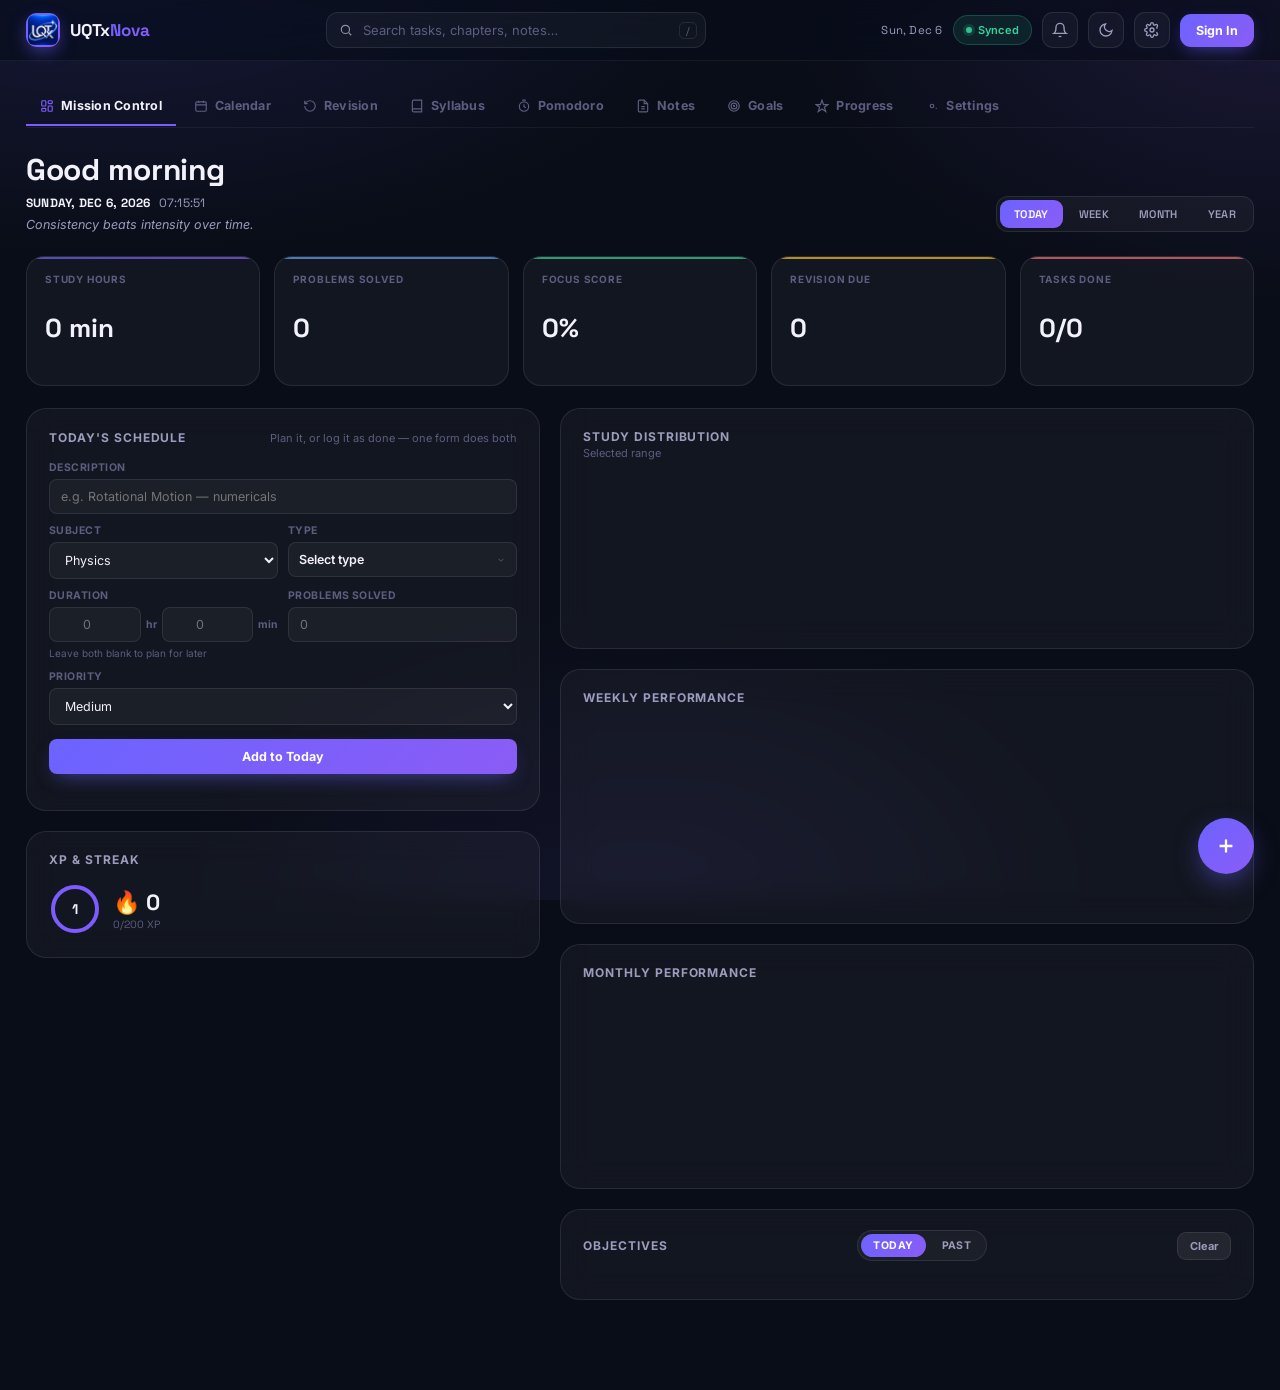
==== commit da32bd1f: "Add files via upload" ====
--- a/index.html
+++ b/index.html
@@ -136,6 +136,7 @@
                     </button>
                     <div class="type-dropdown-panel">
                       <label class="type-dropdown-opt"><span class="type-opt-label">Lecture</span><input type="checkbox" class="type-opt-input" data-type="Lecture" onchange="App.onTypeOptionChange('todayTypeDropdown')"><span class="type-opt-tick"></span></label>
+                      <label class="type-dropdown-opt"><span class="type-opt-label">Module</span><input type="checkbox" class="type-opt-input" data-type="Module" onchange="App.onTypeOptionChange('todayTypeDropdown')"><span class="type-opt-tick"></span></label>
                       <label class="type-dropdown-opt"><span class="type-opt-label">DPP</span><input type="checkbox" class="type-opt-input" data-type="DPP" onchange="App.onTypeOptionChange('todayTypeDropdown')"><span class="type-opt-tick"></span></label>
                       <label class="type-dropdown-opt"><span class="type-opt-label">Revision</span><input type="checkbox" class="type-opt-input" data-type="Revision" onchange="App.onTypeOptionChange('todayTypeDropdown')"><span class="type-opt-tick"></span></label>
                       <label class="type-dropdown-opt"><span class="type-opt-label">PYQ</span><input type="checkbox" class="type-opt-input" data-type="PYQ" onchange="App.onTypeOptionChange('todayTypeDropdown')"><span class="type-opt-tick"></span></label>
@@ -528,6 +529,7 @@
           </button>
           <div class="type-dropdown-panel">
             <label class="type-dropdown-opt"><span class="type-opt-label">Lecture</span><input type="checkbox" class="type-opt-input" data-type="Lecture" onchange="App.onTypeOptionChange('editTypeDropdown')"><span class="type-opt-tick"></span></label>
+            <label class="type-dropdown-opt"><span class="type-opt-label">Module</span><input type="checkbox" class="type-opt-input" data-type="Module" onchange="App.onTypeOptionChange('editTypeDropdown')"><span class="type-opt-tick"></span></label>
             <label class="type-dropdown-opt"><span class="type-opt-label">DPP</span><input type="checkbox" class="type-opt-input" data-type="DPP" onchange="App.onTypeOptionChange('editTypeDropdown')"><span class="type-opt-tick"></span></label>
             <label class="type-dropdown-opt"><span class="type-opt-label">Revision</span><input type="checkbox" class="type-opt-input" data-type="Revision" onchange="App.onTypeOptionChange('editTypeDropdown')"><span class="type-opt-tick"></span></label>
             <label class="type-dropdown-opt"><span class="type-opt-label">PYQ</span><input type="checkbox" class="type-opt-input" data-type="PYQ" onchange="App.onTypeOptionChange('editTypeDropdown')"><span class="type-opt-tick"></span></label>
@@ -578,6 +580,7 @@
           </button>
           <div class="type-dropdown-panel">
             <label class="type-dropdown-opt"><span class="type-opt-label">Lecture</span><input type="checkbox" class="type-opt-input" data-type="Lecture" onchange="App.onTypeOptionChange('editEntryTypeDropdown')"><span class="type-opt-tick"></span></label>
+            <label class="type-dropdown-opt"><span class="type-opt-label">Module</span><input type="checkbox" class="type-opt-input" data-type="Module" onchange="App.onTypeOptionChange('editEntryTypeDropdown')"><span class="type-opt-tick"></span></label>
             <label class="type-dropdown-opt"><span class="type-opt-label">DPP</span><input type="checkbox" class="type-opt-input" data-type="DPP" onchange="App.onTypeOptionChange('editEntryTypeDropdown')"><span class="type-opt-tick"></span></label>
             <label class="type-dropdown-opt"><span class="type-opt-label">Revision</span><input type="checkbox" class="type-opt-input" data-type="Revision" onchange="App.onTypeOptionChange('editEntryTypeDropdown')"><span class="type-opt-tick"></span></label>
             <label class="type-dropdown-opt"><span class="type-opt-label">PYQ</span><input type="checkbox" class="type-opt-input" data-type="PYQ" onchange="App.onTypeOptionChange('editEntryTypeDropdown')"><span class="type-opt-tick"></span></label>
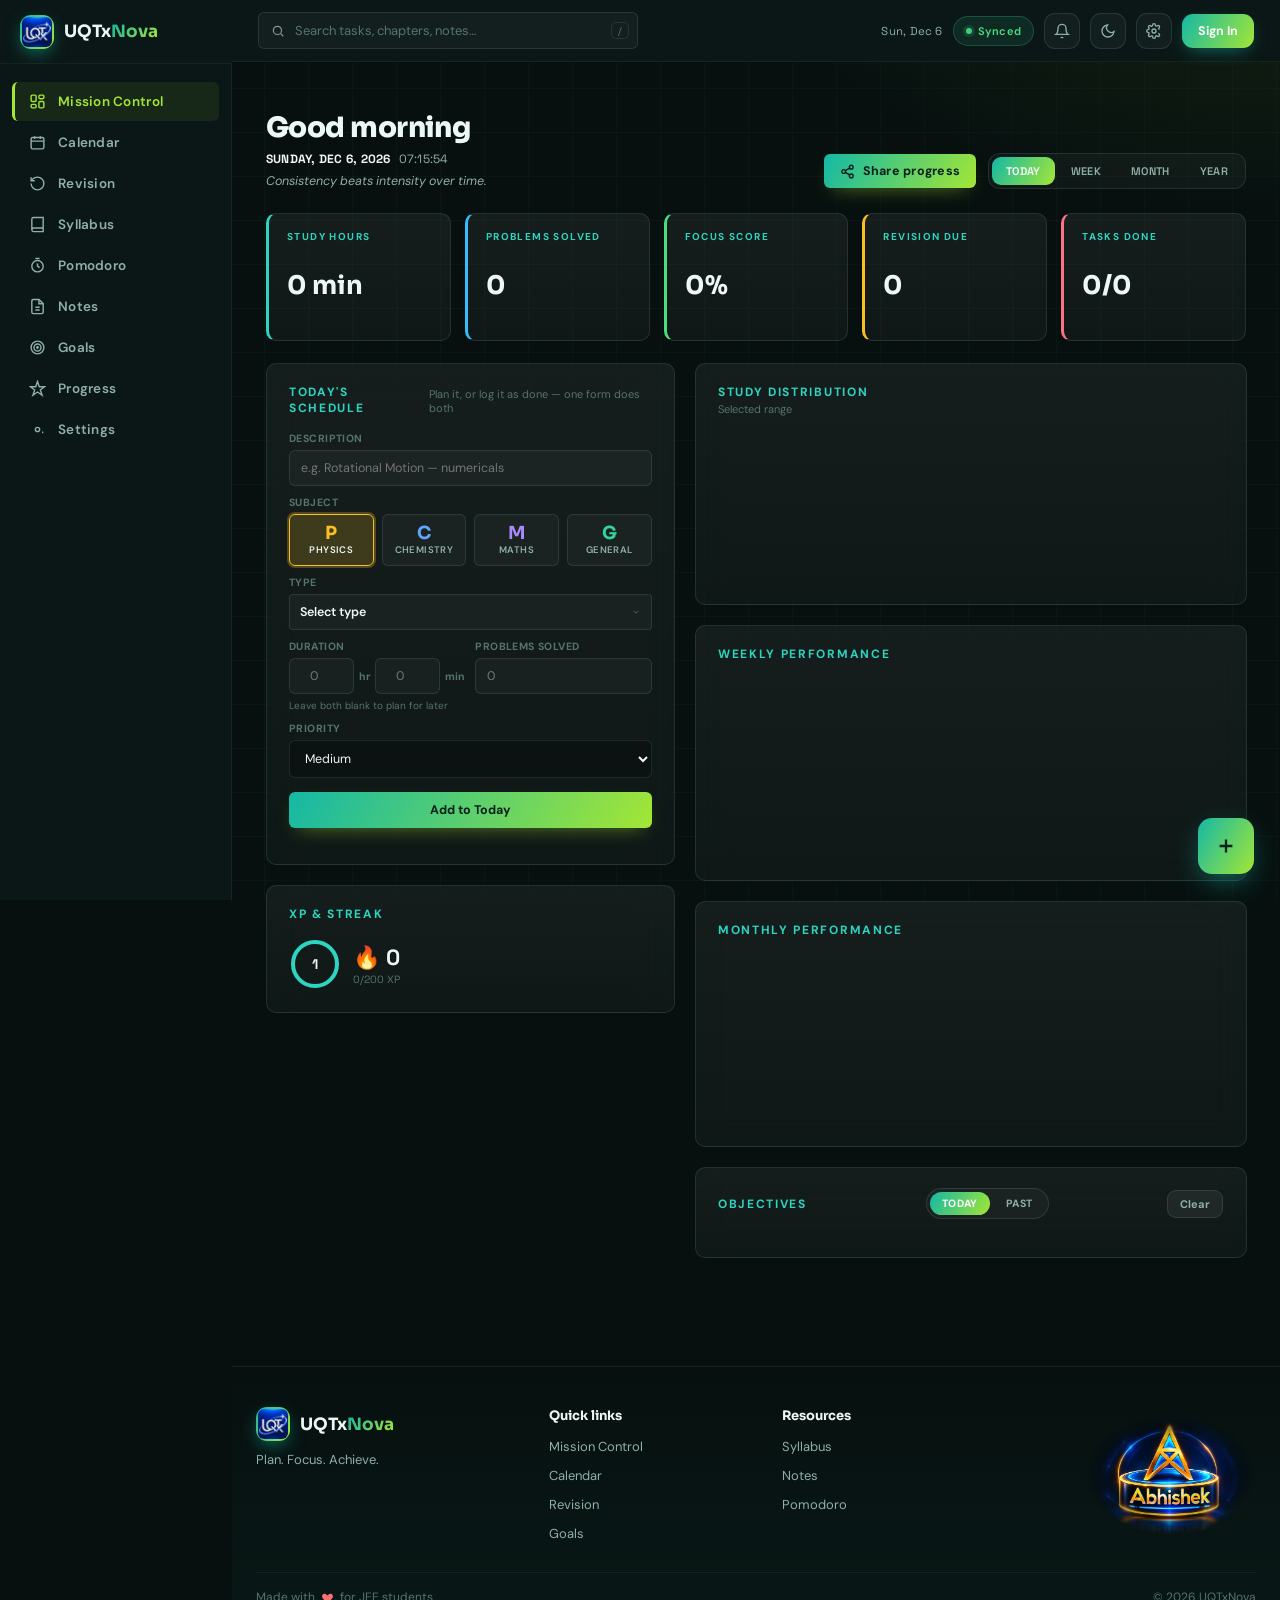
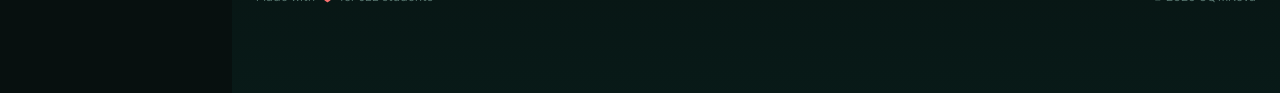
==== commit c6cbe86f: "Add files via upload" ====
--- a/index.html
+++ b/index.html
@@ -1,5 +1,5 @@
 <!DOCTYPE html>
-<html lang="en">
+<html lang="en-IN">
 <head>
 <meta charset="UTF-8">
 <meta name="viewport" content="width=device-width, initial-scale=1.0">
@@ -16,10 +16,14 @@
 <link rel="apple-touch-icon" sizes="180x180" href="apple-touch-icon.png">
 <meta name="apple-mobile-web-app-title" content="UQTxNova">
 <meta name="apple-mobile-web-app-capable" content="yes">
-<meta name="theme-color" content="#090D17">
+<meta name="mobile-web-app-capable" content="yes">
+<meta name="theme-color" content="#07100F">
 <link rel="preconnect" href="https://fonts.googleapis.com">
 <link href="https://fonts.googleapis.com/css2?family=Space+Grotesk:wght@500;600;700&family=Inter:wght@400;500;600;700;800&display=swap" rel="stylesheet">
+<link href="https://fonts.googleapis.com/css2?family=Sora:wght@500;600;700;800&family=DM+Sans:wght@400;500;600;700&display=swap" rel="stylesheet">
 <link rel="stylesheet" href="style.css">
+<link rel="stylesheet" href="theme.css">
+<script>try{var L=JSON.parse(localStorage.getItem("uqx_look")||"{}");if(L.palette)document.documentElement.setAttribute("data-palette",L.palette);document.documentElement.setAttribute("data-layout",L.layout||"side");}catch(e){}</script>
 <script src="https://cdnjs.cloudflare.com/ajax/libs/Chart.js/4.4.0/chart.umd.min.js"></script>
 <script src="https://www.gstatic.com/firebasejs/10.12.2/firebase-app-compat.js"></script>
 <script src="https://www.gstatic.com/firebasejs/10.12.2/firebase-auth-compat.js"></script>
@@ -69,7 +73,7 @@
   <div id="reminderBar">
     <div class="reminder-inner">
       <div class="reminder-icon">
-        <svg width="14" height="14" viewBox="0 0 24 24" fill="none" stroke="#7C5CFF" stroke-width="2"><circle cx="12" cy="12" r="10"/><path d="M12 8v4l3 3"/></svg>
+        <svg width="14" height="14" viewBox="0 0 24 24" fill="none" stroke="#2DD4BF" stroke-width="2"><circle cx="12" cy="12" r="10"/><path d="M12 8v4l3 3"/></svg>
       </div>
       <div class="reminder-text" id="reminderText"></div>
       <div class="reminder-actions">
@@ -102,12 +106,12 @@
           <div class="date-line"><span class="t" id="dateStr">—</span><span id="timeStr">—</span></div>
           <div class="quote-line" id="quoteText"></div>
         </div>
-        <div class="range-tabs" id="rangeTabs">
+        <div class="head-actions"><button type="button" class="share-btn" id="shareProgressBtn" onclick="ShareProgress.open()" aria-label="Share today's progress"><svg width="15" height="15" viewBox="0 0 24 24" fill="none" stroke="currentColor" stroke-width="2.2" stroke-linecap="round" stroke-linejoin="round"><circle cx="18" cy="5" r="3"/><circle cx="6" cy="12" r="3"/><circle cx="18" cy="19" r="3"/><path d="M8.6 10.5l6.8-4M8.6 13.5l6.8 4"/></svg>Share progress</button><div class="range-tabs" id="rangeTabs">
           <button class="active" data-range="today">TODAY</button>
           <button data-range="week">WEEK</button>
           <button data-range="month">MONTH</button>
           <button data-range="year">YEAR</button>
-        </div>
+        </div></div>
       </div>
 
       <div class="stat-strip">
@@ -173,7 +177,7 @@
               <div class="xp-ring">
                 <svg width="52" height="52" viewBox="0 0 52 52">
                   <circle cx="26" cy="26" r="22" fill="none" stroke="rgba(255,255,255,0.08)" stroke-width="4"/>
-                  <circle id="xpRingFill" cx="26" cy="26" r="22" fill="none" stroke="#7C5CFF" stroke-width="4" stroke-linecap="round" transform="rotate(-90 26 26)"/>
+                  <circle id="xpRingFill" cx="26" cy="26" r="22" fill="none" stroke="#2DD4BF" stroke-width="4" stroke-linecap="round" transform="rotate(-90 26 26)"/>
                 </svg>
                 <div class="lvl-num" id="lvlNum">1</div>
               </div>
@@ -310,12 +314,16 @@
     <!-- ================= POMODORO ================= -->
     <div class="page-view" id="page-pomodoro" style="display:none;">
       <div class="head-row"><h1>Pomodoro <span class="accent">Timer</span></h1></div>
-      <div class="panel" style="max-width:420px;margin:0 auto;">
+      <div class="timer-switch" id="timerModeTabs" role="tablist" aria-label="Timer mode">
+        <button type="button" role="tab" class="active" aria-selected="true" data-timer="pomodoro" onclick="TimerMode.set('pomodoro')">Pomodoro</button>
+        <button type="button" role="tab" aria-selected="false" data-timer="stopwatch" onclick="TimerMode.set('stopwatch')">Stopwatch</button>
+      </div>
+      <div class="panel" id="pomodoroPanel" style="max-width:420px;margin:0 auto;">
         <div class="pomo-wrap">
           <div class="pomo-ring">
             <svg width="220" height="220" viewBox="0 0 220 220">
               <circle cx="110" cy="110" r="100" fill="none" stroke="rgba(255,255,255,0.07)" stroke-width="10"/>
-              <circle id="pomoRingFill" cx="110" cy="110" r="100" fill="none" stroke="#7C5CFF" stroke-width="10" stroke-linecap="round" transform="rotate(-90 110 110)"/>
+              <circle id="pomoRingFill" cx="110" cy="110" r="100" fill="none" stroke="#2DD4BF" stroke-width="10" stroke-linecap="round" transform="rotate(-90 110 110)"/>
             </svg>
             <div class="pomo-time">
               <div class="t" id="pomoTimeText">25:00</div>
@@ -342,6 +350,18 @@
           </div>
         </div>
       </div>
+      <div class="panel" id="stopwatchPanel" style="max-width:420px;margin:0 auto;" hidden>
+        <div class="sw-wrap">
+          <div class="sw-time" id="swTime" role="timer">00:00:00</div>
+          <div class="sw-state" id="swState">Ready</div>
+          <div class="pomo-controls">
+            <button type="button" class="pomo-btn" id="swReset" onclick="Stopwatch.reset()" aria-label="Reset stopwatch" title="Reset">
+              <svg width="16" height="16" viewBox="0 0 24 24" fill="none" stroke="currentColor" stroke-width="2"><path d="M3 12a9 9 0 109-9 9.75 9.75 0 00-6.74 2.74L3 8"/><path d="M3 3v5h5"/></svg>
+            </button>
+            <button type="button" class="pomo-btn main" id="swToggle" onclick="Stopwatch.toggle()" aria-label="Start stopwatch"><span id="swIcon"></span></button>
+          </div>
+        </div>
+      </div>
     </div><!-- /page-pomodoro -->
 
     <!-- ================= NOTES ================= -->
@@ -371,7 +391,7 @@
               <div class="xp-ring">
                 <svg width="52" height="52" viewBox="0 0 52 52">
                   <circle cx="26" cy="26" r="22" fill="none" stroke="rgba(255,255,255,0.08)" stroke-width="4"/>
-                  <circle cx="26" cy="26" r="22" fill="none" stroke="#7C5CFF" stroke-width="4" stroke-linecap="round" transform="rotate(-90 26 26)"/>
+                  <circle cx="26" cy="26" r="22" fill="none" stroke="#2DD4BF" stroke-width="4" stroke-linecap="round" transform="rotate(-90 26 26)"/>
                 </svg>
               </div>
               <div><div class="streak-flame">🔥 <span id="streakNum2">0</span> day streak</div></div>
@@ -386,7 +406,7 @@
           <div class="panel">
             <div class="panel-head"><p class="panel-title">Study Heatmap</p><p class="panel-sub">Last 26 weeks</p></div>
             <div class="heatmap" id="heatmapGrid"></div>
-            <div class="heat-legend">Less <span style="background:rgba(255,255,255,0.06)"></span><span style="background:rgba(108,99,255,0.25)"></span><span style="background:rgba(108,99,255,0.5)"></span><span style="background:rgba(108,99,255,0.75)"></span><span style="background:rgba(108,99,255,1)"></span> More</div>
+            <div class="heat-legend">Less <span style="background:rgba(255,255,255,0.06)"></span><span style="background:rgba(20,184,166,0.25)"></span><span style="background:rgba(20,184,166,0.5)"></span><span style="background:rgba(20,184,166,0.75)"></span><span style="background:rgba(20,184,166,1)"></span> More</div>
           </div>
         </div>
       </div>
@@ -402,13 +422,15 @@
             <div><div class="setting-label">Light mode</div><div class="setting-desc">Switch between dark and light theme</div></div>
             <div class="switch" id="themeSwitch" onclick="AppSettings.toggleTheme()"><div class="knob"></div></div>
           </div>
-          <div class="setting-row">
-            <div><div class="setting-label">Accent color</div><div class="setting-desc">Primary brand color</div></div>
-            <div class="accent-dots">
-              <div class="accent-dot active" data-color="#6C63FF" style="background:#6C63FF;" onclick="AppSettings.setAccent('#6C63FF')"></div>
-              <div class="accent-dot" data-color="#8B5CF6" style="background:#8B5CF6;" onclick="AppSettings.setAccent('#8B5CF6')"></div>
-              <div class="accent-dot" data-color="#34D399" style="background:#34D399;" onclick="AppSettings.setAccent('#34D399')"></div>
-              <div class="accent-dot" data-color="#F87171" style="background:#F87171;" onclick="AppSettings.setAccent('#F87171')"></div>
+          <div class="setting-row" style="display:block;">
+            <div class="setting-label">Color set</div><div class="setting-desc">Pick one of 5 color themes</div>
+            <div class="look-row" id="lookPalettes"><button type="button" class="look-card" data-palette="verdant" onclick="Look.setPalette('verdant')"><span class="look-sw"><i style="background:#0B1716"></i><i style="background:#14B8A6"></i><i style="background:#A3E635"></i></span>Verdant</button><button type="button" class="look-card" data-palette="ocean" onclick="Look.setPalette('ocean')"><span class="look-sw"><i style="background:#0A1626"></i><i style="background:#38BDF8"></i><i style="background:#818CF8"></i></span>Ocean</button><button type="button" class="look-card" data-palette="sunset" onclick="Look.setPalette('sunset')"><span class="look-sw"><i style="background:#1C100D"></i><i style="background:#F97316"></i><i style="background:#F43F5E"></i></span>Sunset</button><button type="button" class="look-card" data-palette="violet" onclick="Look.setPalette('violet')"><span class="look-sw"><i style="background:#130E1F"></i><i style="background:#8B5CF6"></i><i style="background:#F472B6"></i></span>Violet</button><button type="button" class="look-card" data-palette="gold" onclick="Look.setPalette('gold')"><span class="look-sw"><i style="background:#14120C"></i><i style="background:#F59E0B"></i><i style="background:#FDE047"></i></span>Gold</button></div>
+          </div>
+          <div class="setting-row" style="display:block;">
+            <div class="setting-label">Layout</div><div class="setting-desc">Navigation position (desktop)</div>
+            <div class="look-row" id="lookLayouts">
+              <button type="button" class="look-card" data-layout="side" onclick="Look.setLayout('side')">Sidebar</button>
+              <button type="button" class="look-card" data-layout="top" onclick="Look.setLayout('top')">Top tabs</button>
             </div>
           </div>
           <div class="setting-row">
@@ -439,6 +461,34 @@
     </div><!-- /page-settings -->
 
   </div><!-- /wrap -->
+
+  <!-- ================= FOOTER ================= -->
+  <footer class="site-footer">
+    <div class="footer-grid">
+      <div class="footer-brand">
+        <div class="brand"><div class="brand-icon"><img src="logo-mark.png" alt="" class="brand-logo"></div><span class="brand-word">UQTx<b>Nova</b></span></div>
+        <p>Plan. Focus. Achieve.</p>
+      </div>
+      <nav class="footer-col" aria-label="Quick links">
+        <h2>Quick links</h2>
+        <button type="button" onclick="App.setPage('dashboard')">Mission Control</button>
+        <button type="button" onclick="App.setPage('calendar')">Calendar</button>
+        <button type="button" onclick="App.setPage('revision')">Revision</button>
+        <button type="button" onclick="App.setPage('goals')">Goals</button>
+      </nav>
+      <nav class="footer-col" aria-label="Resources">
+        <h2>Resources</h2>
+        <button type="button" onclick="App.setPage('syllabus')">Syllabus</button>
+        <button type="button" onclick="App.setPage('notes')">Notes</button>
+        <button type="button" onclick="App.setPage('pomodoro')">Pomodoro</button>
+      </nav>
+      <div class="footer-logo"><img src="abhishek-logo.webp" width="560" height="393" alt="Abhishek" loading="lazy" decoding="async"></div>
+    </div>
+    <div class="footer-bottom">
+      <span class="made-with">Made with <svg width="13" height="13" viewBox="0 0 24 24" fill="#F87171" aria-label="love"><path d="M12 21s-7.5-4.6-9.6-9.2C.9 8.4 3 5 6.4 5c2 0 3.6 1.1 4.6 2.7h2C14 6.1 15.600 5 17.600 5 21 5 23.100 8.400 21.600 11.800 19.500 16.400 12 21 12 21z"/></svg> for JEE students</span>
+      <span>&copy; <span id="footYear">2026</span> UQTxNova</span>
+    </div>
+  </footer>
 </div><!-- /app -->
 
 <!-- ================= FAB ================= -->
@@ -626,10 +676,12 @@
 <script src="calendar.js"></script>
 <script src="charts.js"></script>
 <script src="reminders.js"></script>
+<script src="enhancements.js"></script>
 <script>
   if('serviceWorker' in navigator && (location.protocol === 'https:' || location.hostname === 'localhost')){
     window.addEventListener('load', () => {
-      navigator.serviceWorker.register('sw.js').catch(() => {});
+      // Relative URL + scope keep this working under a GitHub Pages sub-path (…github.io/uqtxnova/).
+      navigator.serviceWorker.register('sw.js', { scope: './' }).catch(() => {});
     });
   }
 </script>
--- a/style.css
+++ b/style.css
@@ -12,10 +12,10 @@
   --glass-border:rgba(255,255,255,0.09);
   --glass-border-soft:rgba(255,255,255,0.055);
 
-  --primary:#6C63FF;
-  --primary-2:#7C5CFF;
-  --primary-3:#8B5CF6;
-  --primary-grad:linear-gradient(135deg,#6C63FF 0%,#8B5CF6 100%);
+  --primary:#14B8A6;
+  --primary-2:#2DD4BF;
+  --primary-3:#A3E635;
+  --primary-grad:linear-gradient(135deg,#14B8A6 0%,#A3E635 100%);
 
   --text:#F3F2FB;
   --text-dim:#9C9CBD;
@@ -32,7 +32,7 @@
   --r-xs:8px;
 
   --shadow-soft:0 10px 40px -12px rgba(0,0,0,0.55);
-  --shadow-glow:0 0 0 1px rgba(108,99,255,0.15), 0 12px 40px -10px rgba(108,99,255,0.35);
+  --shadow-glow:0 0 0 1px rgba(var(--a1),0.15), 0 12px 40px -10px rgba(var(--a1),0.35);
 }
 
 [data-theme="light"]{
@@ -52,9 +52,9 @@
 html,body{ margin:0; padding:0; }
 body{
   background:
-    radial-gradient(1200px 600px at 8% -8%, rgba(108,99,255,0.16), transparent 55%),
-    radial-gradient(900px 550px at 100% 0%, rgba(139,92,246,0.14), transparent 55%),
-    radial-gradient(800px 500px at 50% 100%, rgba(124,92,255,0.08), transparent 60%),
+    radial-gradient(1200px 600px at 8% -8%, rgba(var(--a1),0.16), transparent 55%),
+    radial-gradient(900px 550px at 100% 0%, rgba(var(--a3),0.14), transparent 55%),
+    radial-gradient(800px 500px at 50% 100%, rgba(var(--a2),0.08), transparent 60%),
     var(--bg-0);
   background-attachment:fixed;
   color:var(--text);
@@ -65,7 +65,7 @@
 }
 a{ color:inherit; }
 button{ font-family:inherit; }
-::selection{ background:rgba(108,99,255,0.35); }
+::selection{ background:rgba(var(--a1),0.35); }
 ::-webkit-scrollbar{ width:10px; height:10px; }
 ::-webkit-scrollbar-thumb{ background:rgba(255,255,255,0.12); border-radius:10px; }
 ::-webkit-scrollbar-track{ background:transparent; }
@@ -92,7 +92,7 @@
   width:34px;height:34px;border-radius:11px;
   background:var(--primary-grad);
   display:flex;align-items:center;justify-content:center;
-  box-shadow:0 6px 18px -4px rgba(108,99,255,0.65);
+  box-shadow:0 6px 18px -4px rgba(var(--a1),0.65);
   position:relative;
 }
 .brand-icon svg{ position:relative; z-index:1; }
@@ -159,18 +159,18 @@
 .signin-btn{
   background:var(--primary-grad); border:none; color:#fff; font-weight:700;
   font-size:12.5px; padding:9px 16px; border-radius:11px; cursor:pointer;
-  box-shadow:0 6px 18px -6px rgba(108,99,255,0.6);
+  box-shadow:0 6px 18px -6px rgba(var(--a1),0.6);
 }
 .signin-btn:hover{ filter:brightness(1.08); transform:translateY(-1px); }
 
 /* ---------------- Reminder / toast ---------------- */
 #reminderBar{
   display:none;
-  background:linear-gradient(90deg, rgba(108,99,255,0.16), rgba(139,92,246,0.05));
-  border-bottom:1px solid rgba(108,99,255,0.3);
+  background:linear-gradient(90deg, rgba(var(--a1),0.16), rgba(var(--a3),0.05));
+  border-bottom:1px solid rgba(var(--a1),0.3);
 }
 .reminder-inner{ max-width:1320px; margin:0 auto; padding:11px 26px; display:flex; align-items:center; gap:12px; flex-wrap:wrap; }
-.reminder-icon{ width:28px;height:28px;border-radius:9px; flex:none; background:rgba(108,99,255,0.16); border:1px solid rgba(108,99,255,0.35); display:flex; align-items:center; justify-content:center; }
+.reminder-icon{ width:28px;height:28px;border-radius:9px; flex:none; background:rgba(var(--a1),0.16); border:1px solid rgba(var(--a1),0.35); display:flex; align-items:center; justify-content:center; }
 .reminder-text{ flex:1; min-width:200px; font-size:13px; font-weight:600; }
 .reminder-text b{ color:var(--primary-2); }
 .reminder-actions{ display:flex; gap:8px; }
@@ -186,7 +186,7 @@
 }
 .toast.success{ border-color:rgba(52,211,153,0.4); }
 .toast.error{ border-color:rgba(248,113,113,0.4); }
-.toast.info{ border-color:rgba(108,99,255,0.4); }
+.toast.info{ border-color:rgba(var(--a1),0.4); }
 @keyframes toastIn{ from{ opacity:0; transform:translateY(10px);} to{ opacity:1; transform:translateY(0);} }
 
 /* ---------------- Layout ---------------- */
@@ -250,7 +250,7 @@
   background:var(--glass); border:1px solid var(--glass-border); border-radius:var(--r-lg); padding:20px 22px 22px;
   backdrop-filter:blur(16px); transition:transform .2s cubic-bezier(.2,.8,.2,1), border-color .2s ease; will-change:transform;
 }
-.panel:hover{ border-color:rgba(124,92,255,0.28); }
+.panel:hover{ border-color:rgba(var(--a2),0.28); }
 .panel-head{ display:flex; align-items:center; justify-content:space-between; margin-bottom:16px; gap:10px; }
 .panel-title{ font-size:12px; font-weight:700; letter-spacing:.08em; text-transform:uppercase; color:var(--text-dim); margin:0; display:flex; align-items:center; gap:8px; }
 .panel-sub{ font-size:11px; color:var(--text-faint); margin:2px 0 0; }
@@ -293,7 +293,7 @@
 .btn-submit{
   background:var(--primary-grad); border:none; color:#fff; font-weight:700; font-size:12.5px;
   padding:10px 18px; border-radius:var(--r-xs); cursor:pointer; width:100%; margin-top:4px;
-  box-shadow:0 8px 20px -8px rgba(108,99,255,0.6); transition:background .25s ease, filter .15s ease, transform .1s ease;
+  box-shadow:0 8px 20px -8px rgba(var(--a1),0.6); transition:background .25s ease, filter .15s ease, transform .1s ease;
 }
 .btn-submit:hover{ filter:brightness(1.08); transform:translateY(-1px); }
 
@@ -315,7 +315,7 @@
 .q-del, .rev-del{ background:none; border:none; color:var(--text-faint); font-size:16px; cursor:pointer; padding:2px 6px; border-radius:6px; line-height:1; }
 .q-del:hover, .rev-del:hover{ color:var(--red); background:rgba(248,113,113,0.1); }
 .q-edit{ background:none; border:none; color:var(--text-faint); cursor:pointer; padding:2px 6px; border-radius:6px; line-height:1; display:flex; align-items:center; }
-.q-edit:hover{ color:var(--primary-2); background:rgba(124,92,255,0.12); }
+.q-edit:hover{ color:var(--primary-2); background:rgba(var(--a2),0.12); }
 .rev-stage{ font-size:9.5px; font-weight:700; color:var(--text-faint); font-family:'Space Grotesk',sans-serif; white-space:nowrap; }
 .rev-due-tag{ font-size:9.5px; font-weight:700; padding:3px 8px; border-radius:7px; white-space:nowrap; }
 .rev-due-tag.overdue{ background:rgba(248,113,113,0.14); color:var(--red); }
@@ -358,7 +358,7 @@
 .chapter-name{ flex:1; font-size:13px; font-weight:600; background:none; border:none; color:var(--text); padding:4px 6px; border-radius:6px; }
 .chapter-name:focus{ background:var(--glass-strong); outline:1px solid var(--primary-2); }
 .chapter-edit{ background:none; border:none; color:var(--text-faint); cursor:pointer; padding:2px 6px; border-radius:6px; line-height:1; display:flex; align-items:center; flex:none; }
-.chapter-edit:hover{ color:var(--primary-2); background:rgba(124,92,255,0.12); }
+.chapter-edit:hover{ color:var(--primary-2); background:rgba(var(--a2),0.12); }
 .chapter-boxes{ display:flex; gap:6px; flex:none; }
 .cbox{
   width:30px; height:30px; border-radius:9px; border:1px solid var(--glass-border); background:var(--glass);
@@ -537,7 +537,7 @@
 .fab{
   position:fixed; bottom:26px; right:26px; width:56px; height:56px; border-radius:50%;
   background:var(--primary-grad); border:none; color:#fff; cursor:pointer; z-index:80;
-  display:flex; align-items:center; justify-content:center; box-shadow:0 10px 30px -8px rgba(108,99,255,0.7);
+  display:flex; align-items:center; justify-content:center; box-shadow:0 10px 30px -8px rgba(var(--a1),0.7);
   transition:transform .18s ease;
 }
 .fab:hover{ transform:scale(1.06) rotate(90deg); }
@@ -807,3 +807,62 @@
   .badge-grid{ grid-template-columns:repeat(auto-fill,minmax(52px,1fr)); }
   .goal-ring-row{ grid-template-columns:1fr; }
 }
+
+/* =========================================================
+   Enhancements: chapter autocomplete, custom type, stopwatch, footer
+   ========================================================= */
+[hidden]{ display:none !important; }
+
+.ac-host{ position:relative; }
+.ac-list{
+  position:absolute; left:0; right:0; top:calc(100% + 4px); z-index:40; margin:0; padding:6px; list-style:none;
+  background:var(--bg-2); border:1px solid var(--glass-border); border-radius:var(--r-sm);
+  box-shadow:var(--shadow-soft); max-height:260px; overflow-y:auto;
+}
+.ac-item{ display:flex; justify-content:space-between; align-items:center; gap:12px; padding:10px; border-radius:8px; cursor:pointer; font-size:13px; color:var(--text); }
+.ac-item:hover, .ac-item.active{ background:var(--glass-strong); }
+.ac-sub{ font-size:11px; color:var(--text-faint); flex-shrink:0; }
+.ac-custom{ color:var(--primary-2); font-weight:600; margin-top:4px; border-top:1px solid var(--glass-border-soft); border-radius:0 0 8px 8px; }
+.ac-custom .ac-sub{ max-width:55%; overflow:hidden; text-overflow:ellipsis; white-space:nowrap; }
+
+.type-custom-row{ margin-top:4px; padding-top:6px; border-top:1px solid var(--glass-border-soft); }
+.type-custom-toggle{ width:100%; text-align:left; background:none; border:0; color:var(--primary-2); font:inherit; font-size:12.5px; font-weight:600; padding:9px 8px; border-radius:8px; cursor:pointer; }
+.type-custom-toggle:hover{ background:var(--glass); }
+.type-custom-input{ display:flex; gap:6px; padding:4px 2px 2px; }
+.type-custom-input input{ flex:1; min-width:0; }
+.type-custom-input button{ background:var(--primary-grad); color:#fff; border:0; border-radius:var(--r-xs); padding:0 14px; font-weight:600; font-size:12px; cursor:pointer; }
+
+.timer-switch{ display:flex; gap:4px; width:max-content; margin:0 auto 16px; padding:4px; background:var(--glass); border:1px solid var(--glass-border); border-radius:12px; }
+.timer-switch button{ background:none; border:0; color:var(--text-dim); font:inherit; font-size:12px; font-weight:700; padding:8px 18px; border-radius:9px; cursor:pointer; transition:background .15s ease, color .15s ease; }
+.timer-switch button.active{ background:var(--primary-grad); color:#fff; }
+.sw-wrap{ display:flex; flex-direction:column; align-items:center; padding:28px 0 8px; }
+.sw-time{ font-family:'Space Grotesk',Inter,sans-serif; font-size:clamp(44px,14vw,64px); font-weight:600; letter-spacing:.02em; font-variant-numeric:tabular-nums; color:var(--text); }
+.sw-state{ margin:4px 0 24px; font-size:12px; font-weight:600; color:var(--text-dim); }
+.pomo-btn:disabled{ opacity:.4; cursor:not-allowed; }
+
+.ac-item:focus-visible, .type-custom-toggle:focus-visible, .timer-switch button:focus-visible, .footer-col button:focus-visible, .pomo-btn:focus-visible{ outline:2px solid var(--primary-2); outline-offset:2px; }
+
+.site-footer{ margin-top:48px; padding:40px 24px 88px; border-top:1px solid var(--glass-border-soft); background:linear-gradient(180deg,transparent,rgba(var(--a1),.06)); }
+.footer-grid{ max-width:1200px; margin:0 auto; display:grid; grid-template-columns:1.3fr 1fr 1fr 1.2fr; gap:32px; align-items:start; }
+.footer-brand p{ margin:10px 0 0; font-size:13px; color:var(--text-dim); }
+.footer-col{ display:flex; flex-direction:column; align-items:flex-start; gap:8px; }
+.footer-col h2{ margin:0 0 4px; font-size:13px; font-weight:700; color:var(--text); }
+.footer-col button{ background:none; border:0; padding:2px 0; font:inherit; font-size:13px; color:var(--text-dim); cursor:pointer; transition:color .15s ease; }
+.footer-col button:hover{ color:var(--text); }
+.footer-logo{ display:flex; justify-content:flex-end; align-self:center; }
+.footer-logo img{
+  width:170px; height:auto; display:block;
+  -webkit-mask-image:radial-gradient(ellipse closest-side, #000 62%, transparent 100%);
+          mask-image:radial-gradient(ellipse closest-side, #000 62%, transparent 100%);
+}
+.footer-bottom{ max-width:1200px; margin:28px auto 0; padding-top:16px; border-top:1px solid var(--glass-border-soft); display:flex; justify-content:space-between; flex-wrap:wrap; gap:8px; font-size:12px; color:var(--text-faint); }
+.made-with{ display:inline-flex; align-items:center; gap:6px; }
+
+@media (max-width:820px){
+  .footer-grid{ grid-template-columns:1fr 1fr; }
+  .footer-brand{ grid-column:1 / -1; }
+  .footer-logo{ grid-column:1 / -1; justify-content:center; }
+  .footer-logo img{ width:125px; }
+  .footer-bottom{ justify-content:center; text-align:center; }
+}
+@media (prefers-reduced-motion:reduce){ .timer-switch button, .footer-col button{ transition:none; } }
--- a/theme.css
+++ b/theme.css
@@ -0,0 +1,172 @@
+/* =========================================================
+   UQTxNova — "Verdant" theme (loaded after style.css)
+   Same DOM + IDs + behaviour; completely new look & layout:
+   deep green-black, mint→lime accent, sharper shapes,
+   left sidebar navigation (bottom tab bar on mobile).
+   ========================================================= */
+:root{
+  --bg-0:#07100F; --bg-1:#0B1716; --bg-2:#10201E;
+  --glass:rgba(255,255,255,0.035); --glass-strong:rgba(255,255,255,0.06);
+  --glass-border:rgba(160,255,230,0.11); --glass-border-soft:rgba(160,255,230,0.06);
+  --primary:#14B8A6; --primary-2:#2DD4BF; --primary-3:#A3E635;
+  --primary-grad:linear-gradient(120deg,#14B8A6 0%,#A3E635 100%);
+  --text:#ECF8F4; --text-dim:#8FB0A8; --text-faint:#55746D;
+  --green:#4ADE80; --red:#FB7185; --amber:#FBBF24; --blue:#38BDF8;
+  --r-lg:10px; --r-md:8px; --r-sm:6px; --r-xs:4px;
+  --shadow-soft:0 14px 34px -16px rgba(0,0,0,.7);
+  --shadow-glow:0 0 0 1px rgba(var(--a2),.22), 0 10px 30px -12px rgba(var(--a2),.35);
+  --side-w:232px;
+}
+[data-theme="light"]{
+  --bg-0:#F3F7F2; --bg-1:#E9F0E8; --bg-2:#DFE9DD;
+  --glass:rgba(255,255,255,.75); --glass-strong:#fff;
+  --glass-border:rgba(10,60,50,.14); --glass-border-soft:rgba(10,60,50,.08);
+  --text:#0E211D; --text-dim:#456660; --text-faint:#86a39c;
+}
+html,body,button,input,select,textarea{ font-family:'DM Sans','Inter',system-ui,sans-serif; }
+body{
+  background:
+    linear-gradient(rgba(var(--a2),.035) 1px,transparent 1px) 0 0/44px 44px,
+    linear-gradient(90deg,rgba(var(--a2),.035) 1px,transparent 1px) 0 0/44px 44px,
+    radial-gradient(900px 500px at 100% -10%, rgba(var(--a3),.10), transparent 60%),
+    var(--bg-0);
+  background-attachment:fixed;
+}
+h1,h2,h3,.brand-word,.stat-num,.head-row h1,.modal h3,.sw-time{ font-family:'Sora','DM Sans',sans-serif !important; }
+
+/* ---------- Layout: sidebar ---------- */
+.topbar{ margin-left:var(--side-w); border-radius:0; border-left:0; border-right:0; border-top:0;
+  background:var(--bg-1); backdrop-filter:none !important; -webkit-backdrop-filter:none !important; }
+
+.topbar .brand{ position:fixed; top:0; left:0; width:var(--side-w); height:64px; padding:0 20px; z-index:61;
+  border-bottom:1px solid var(--glass-border-soft); background:var(--bg-1); }
+.wrap{ max-width:none; margin-left:var(--side-w); padding:26px 34px 60px; }
+.page-nav{
+  position:fixed; top:64px; left:0; bottom:0; width:var(--side-w); z-index:60;
+  display:flex !important; flex-direction:column; gap:3px; overflow-y:auto; overflow-x:hidden;
+  padding:18px 12px; margin:0 !important; background:var(--bg-1); border-right:1px solid var(--glass-border-soft); border-bottom:0;
+}
+.page-tab{
+  display:flex; align-items:center; gap:12px; width:100%; text-align:left; justify-content:flex-start;
+  padding:11px 14px !important; border-radius:6px; border:0 !important; border-left:3px solid transparent !important;
+  font-size:13.5px; font-weight:600; color:var(--text-dim); background:transparent; white-space:nowrap;
+}
+.page-tab svg{ width:17px; height:17px; flex:none; }
+.page-tab:hover{ background:var(--glass-strong); color:var(--text); }
+.page-tab.active{ color:var(--primary-3) !important; background:rgba(var(--a3),.08);
+  border-left-color:var(--primary-3) !important; }
+.page-tab.active svg{ stroke:var(--primary-3) !important; }
+.site-footer{ margin-left:var(--side-w); }
+
+/* ---------- Surfaces ---------- */
+.panel,.stat-card,.modal{ border-radius:var(--r-lg); background:linear-gradient(180deg,var(--glass-strong),var(--glass));
+  border:1px solid var(--glass-border); box-shadow:none; }
+.panel:hover{ border-color:rgba(var(--a3),.35); }
+.stat-card{ border-left:3px solid var(--primary-2); }
+.stat-card::before{ display:none; }
+.stat-card.green{ border-left-color:var(--green); } .stat-card.red{ border-left-color:var(--red); }
+.stat-card.blue{ border-left-color:var(--blue); } .stat-card.amber{ border-left-color:var(--amber); }
+.stat-card:hover{ transform:none; box-shadow:var(--shadow-glow); }
+.panel-title,.stat-label{ letter-spacing:.14em; color:var(--primary-2); }
+.head-row h1{ font-size:28px; font-weight:800; letter-spacing:-.02em; }
+
+/* ---------- Controls ---------- */
+input,select,textarea{ border-radius:6px !important; background:rgba(0,0,0,.28); border-color:var(--glass-border); }
+[data-theme="light"] input,[data-theme="light"] select,[data-theme="light"] textarea{ background:#fff; }
+input:focus,select:focus,textarea:focus{ border-color:var(--primary-2) !important; box-shadow:0 0 0 3px rgba(var(--a2),.18) !important; outline:none; }
+.btn-submit,.fab,.pomo-btn.main,.fab-menu button.primary{
+  background:var(--primary-grad) !important; color:var(--on-accent) !important; font-weight:700; border-radius:6px; }
+.btn-submit{ box-shadow:0 8px 20px -10px rgba(var(--a3),.6); }
+.fab{ border-radius:14px; color:var(--on-accent); }
+.fab svg{ stroke:var(--on-accent); }
+.modal-overlay{ background:rgba(2,8,7,.72); }
+.type-dropdown-panel,.ac-list{ border-radius:8px; background:var(--bg-2); }
+.brand-word b{ -webkit-text-fill-color:transparent; }
+.timer-switch button.active{ background:var(--primary-grad); color:var(--on-accent); }
+
+/* ---------- Mobile: bottom tab bar ---------- */
+@media (max-width:900px){
+  .topbar,.wrap,.site-footer{ margin-left:0; }
+  .topbar .brand{ position:static; width:auto; height:auto; padding:0; border:0; background:none; }
+  .wrap{ padding:18px 14px 96px; }
+  .page-nav{ top:auto; bottom:0; left:0; right:0; width:100%; height:62px; flex-direction:row; gap:2px;
+    padding:6px 8px; overflow-x:auto; overflow-y:hidden; border-right:0; border-top:1px solid var(--glass-border); }
+  .page-tab{ flex:0 0 auto; width:auto; flex-direction:column; gap:3px; padding:6px 12px !important; font-size:10.5px;
+    border-left:0 !important; border-top:3px solid transparent !important; }
+  .page-tab.active{ border-top-color:var(--primary-3) !important; }
+  .site-footer{ padding-bottom:110px; }
+  .fab{ bottom:78px; } .fab-menu{ bottom:144px; }
+}
+
+/* ---------- Color sets (switchable in Settings → Appearance) ---------- */
+:root{ --a1:20,184,166; --a2:45,212,191; --a3:163,230,53; --on-accent:#06201B; }
+html[data-palette="ocean"]{ --a1:56,189,248; --a2:96,165,250; --a3:129,140,248; --primary:#38BDF8; --primary-2:#60A5FA; --primary-3:#818CF8;
+  --primary-grad:linear-gradient(120deg,#38BDF8 0%,#818CF8 100%); --on-accent:#04122A; }
+html[data-palette="ocean"]:not([data-theme="light"]){ --bg-0:#060D18; --bg-1:#0A1626; --bg-2:#0F1E33; --glass-border:rgba(140,190,255,.13); --glass-border-soft:rgba(140,190,255,.07); }
+html[data-palette="sunset"]{ --a1:249,115,22; --a2:251,146,60; --a3:244,63,94; --primary:#F97316; --primary-2:#FB923C; --primary-3:#FB7185;
+  --primary-grad:linear-gradient(120deg,#F97316 0%,#F43F5E 100%); --on-accent:#fff; }
+html[data-palette="sunset"]:not([data-theme="light"]){ --bg-0:#130A08; --bg-1:#1C100D; --bg-2:#261611; --glass-border:rgba(255,190,150,.13); --glass-border-soft:rgba(255,190,150,.07); }
+html[data-palette="violet"]{ --a1:139,92,246; --a2:167,139,250; --a3:244,114,182; --primary:#8B5CF6; --primary-2:#A78BFA; --primary-3:#F472B6;
+  --primary-grad:linear-gradient(120deg,#8B5CF6 0%,#F472B6 100%); --on-accent:#fff; }
+html[data-palette="violet"]:not([data-theme="light"]){ --bg-0:#0C0914; --bg-1:#130E1F; --bg-2:#1A1429; --glass-border:rgba(200,170,255,.13); --glass-border-soft:rgba(200,170,255,.07); }
+html[data-palette="gold"]{ --a1:245,158,11; --a2:251,191,36; --a3:253,224,71; --primary:#F59E0B; --primary-2:#FBBF24; --primary-3:#FDE047;
+  --primary-grad:linear-gradient(120deg,#F59E0B 0%,#FDE047 100%); --on-accent:#1C1203; }
+html[data-palette="gold"]:not([data-theme="light"]){ --bg-0:#0B0A07; --bg-1:#14120C; --bg-2:#1D1A10; --glass-border:rgba(255,220,140,.13); --glass-border-soft:rgba(255,220,140,.07); }
+.stat-card{ border-left-color:var(--primary-2); }
+
+/* ---------- Layout option: top tabs (desktop only; mobile always uses bottom bar) ---------- */
+@media (min-width:901px){
+  html[data-layout="top"] .topbar{ margin-left:0; }
+  html[data-layout="top"] .topbar .brand{ position:static; width:auto; height:auto; padding:0; border:0; background:none; }
+  html[data-layout="top"] .wrap{ max-width:1320px; margin:0 auto; padding:26px 26px 90px; }
+  html[data-layout="top"] .page-nav{ position:static; width:auto; flex-direction:row; padding:0; background:none; border:0;
+    border-bottom:1px solid var(--glass-border-soft); overflow-x:auto; gap:4px; margin:0 0 8px !important; }
+  html[data-layout="top"] .page-tab{ width:auto; padding:12px 16px !important; border-left:0 !important;
+    border-bottom:2px solid transparent !important; border-radius:6px 6px 0 0; }
+  html[data-layout="top"] .page-tab.active{ border-bottom-color:var(--primary-3) !important; background:rgba(var(--a3),.07); }
+  html[data-layout="top"] .site-footer{ margin-left:0; }
+}
+/* Appearance picker */
+.look-row{ display:flex; flex-wrap:wrap; gap:10px; margin-top:12px; }
+.look-card{ cursor:pointer; background:var(--glass); border:1px solid var(--glass-border); border-radius:8px; padding:10px 12px;
+  color:var(--text); font:inherit; font-size:12.5px; font-weight:600; display:flex; flex-direction:column; gap:8px; align-items:flex-start; min-width:96px; }
+.look-card:hover{ border-color:var(--primary-2); }
+.look-card.active{ border-color:var(--primary-3); box-shadow:0 0 0 2px rgba(var(--a3),.25); }
+.look-sw{ display:flex; width:100%; height:14px; border-radius:4px; overflow:hidden; }
+.look-sw i{ flex:1; }
+
+/* Share progress */
+.head-actions{ display:flex; align-items:center; gap:12px; flex-wrap:wrap; }
+.share-btn{ display:inline-flex; align-items:center; gap:8px; padding:9px 16px; border-radius:6px; border:0; cursor:pointer;
+  font:inherit; font-size:12.5px; font-weight:700; letter-spacing:.02em; color:var(--on-accent); background:var(--primary-grad);
+  box-shadow:0 8px 20px -10px rgba(var(--a3),.6); transition:transform .15s ease, filter .15s ease; }
+.share-btn:hover{ transform:translateY(-1px); filter:brightness(1.07); }
+.share-btn:focus-visible{ outline:2px solid var(--text); outline-offset:2px; }
+.share-modal{ max-width:420px; width:100%; text-align:center; }
+.share-preview{ width:100%; max-height:52vh; object-fit:contain; border-radius:8px; border:1px solid var(--glass-border); margin:10px 0 14px; background:#000; }
+.share-actions{ display:grid; grid-template-columns:1fr 1fr; gap:8px; }
+.share-actions button,.share-actions a{ padding:10px 12px; border-radius:6px; border:1px solid var(--glass-border); background:var(--glass-strong);
+  color:var(--text); font:inherit; font-size:12.5px; font-weight:600; cursor:pointer; text-decoration:none; display:flex; align-items:center; justify-content:center; }
+.share-actions .primary{ grid-column:1 / -1; background:var(--primary-grad); color:var(--on-accent); border:0; font-weight:700; }
+.share-actions button:hover,.share-actions a:hover{ border-color:var(--primary-2); }
+.share-close{ margin-top:10px; background:none; border:0; color:var(--text-dim); cursor:pointer; font:inherit; font-size:12px; }
+@media (max-width:900px){ .head-actions{ width:100%; justify-content:space-between; } }
+
+.cal-detail-head{ display:flex; align-items:center; justify-content:space-between; gap:10px; flex-wrap:wrap; }
+.share-sm{ padding:6px 12px; font-size:12px; }
+
+/* Subject chips */
+.subj-chips{ display:grid; grid-template-columns:repeat(4,1fr); gap:8px; }
+.subj-chip{ cursor:pointer; display:flex; flex-direction:column; align-items:center; gap:2px; padding:9px 4px; border-radius:6px;
+  background:var(--glass); border:1px solid var(--glass-border); color:var(--text-dim); font:inherit; transition:all .15s ease; }
+.subj-chip b{ font-family:'Sora','DM Sans',sans-serif; font-size:18px; line-height:1; color:var(--chip); }
+.subj-chip span{ font-size:9.5px; font-weight:600; letter-spacing:.04em; text-transform:uppercase; }
+.subj-chip:hover{ border-color:var(--chip); color:var(--text); }
+.subj-chip.active{ background:color-mix(in srgb, var(--chip) 18%, transparent); border-color:var(--chip); color:var(--text);
+  box-shadow:0 0 0 2px color-mix(in srgb, var(--chip) 28%, transparent); }
+.subj-chip:focus-visible{ outline:2px solid var(--text); outline-offset:2px; }
+@media (max-width:420px){ .subj-chip span{ font-size:8.5px; } }
+
+.chips-row{ flex-wrap:wrap !important; }
+.field.has-chips{ flex:1 1 100% !important; min-width:100% !important; }
+.stat-num{ font-size:clamp(20px,2vw,28px) !important; white-space:nowrap; }
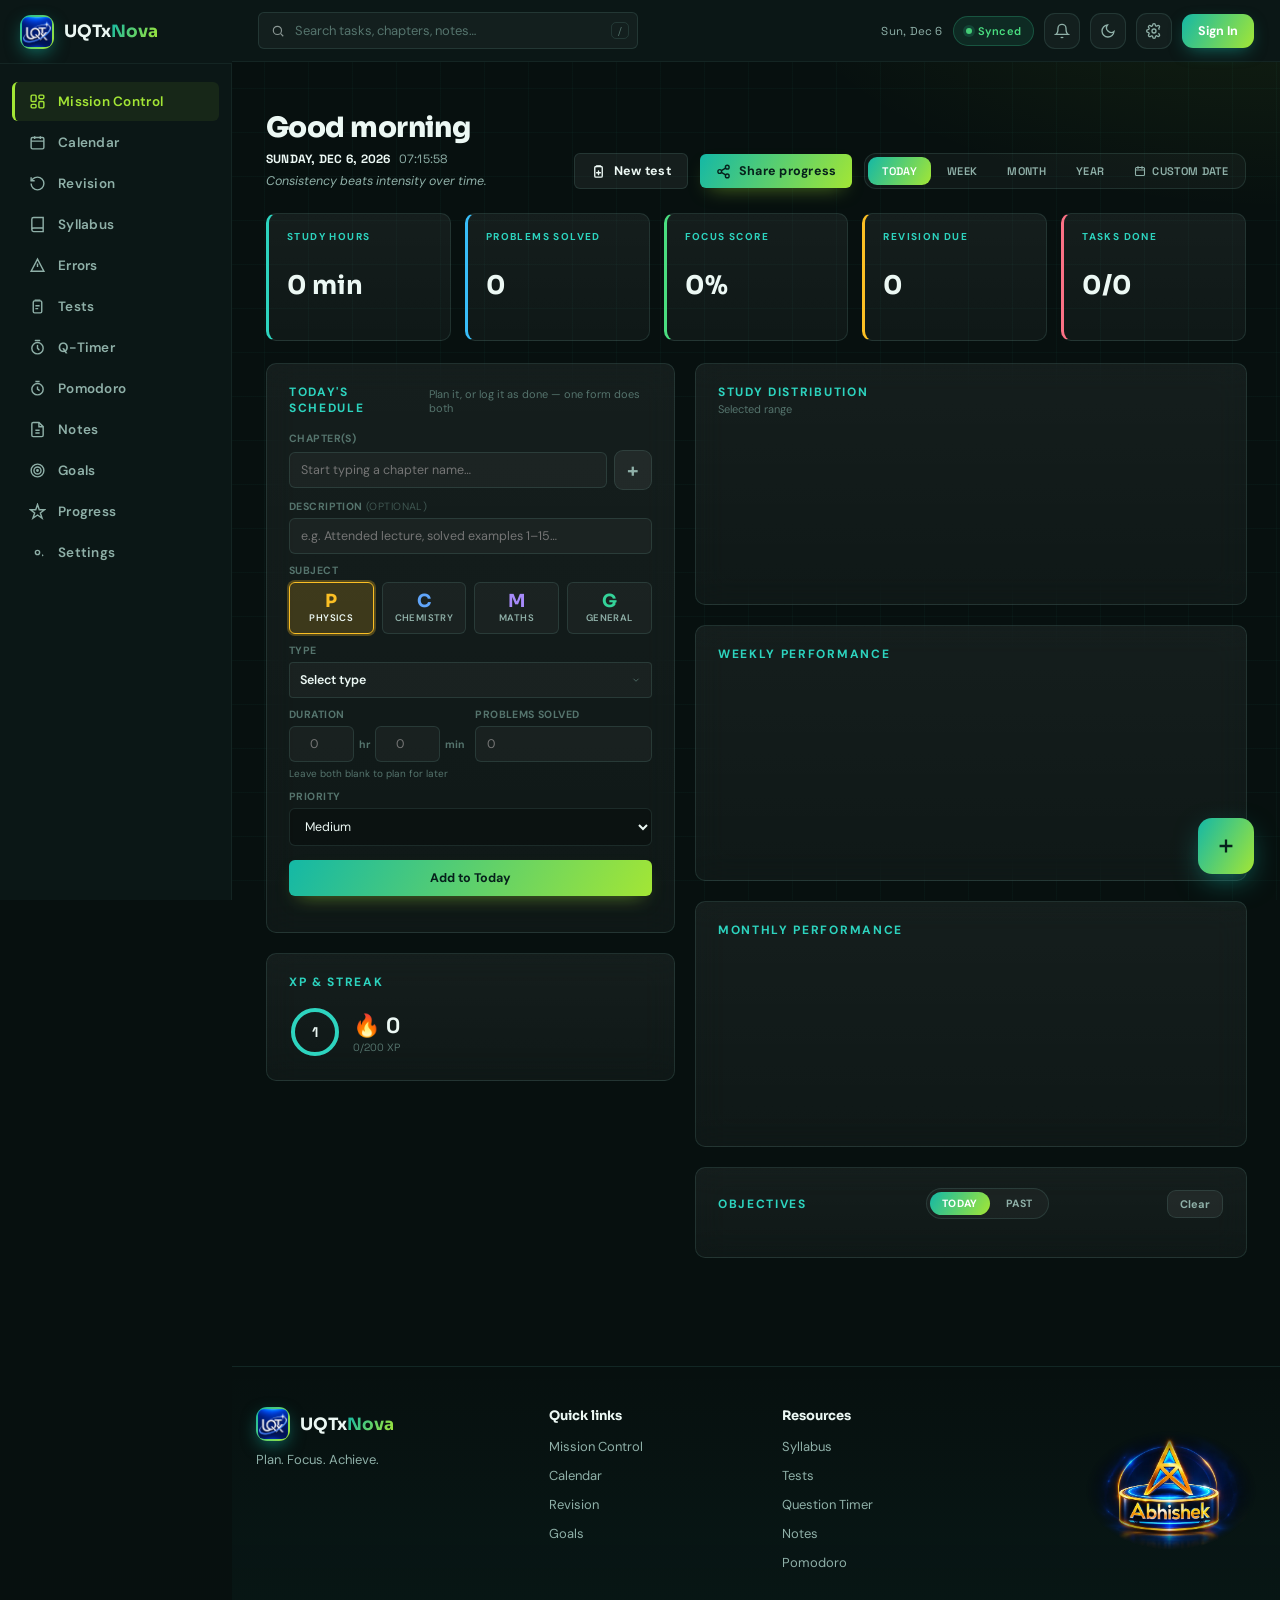
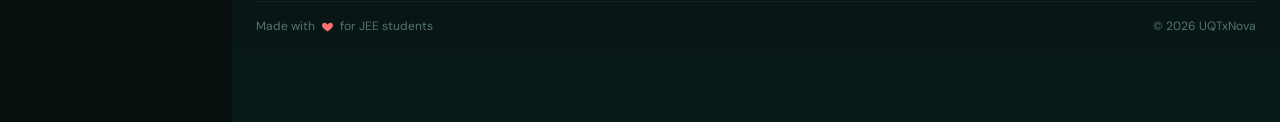
==== commit 65b38379: "Add files via upload" ====
--- a/index.html
+++ b/index.html
@@ -23,6 +23,10 @@
 <link href="https://fonts.googleapis.com/css2?family=Sora:wght@500;600;700;800&family=DM+Sans:wght@400;500;600;700&display=swap" rel="stylesheet">
 <link rel="stylesheet" href="style.css">
 <link rel="stylesheet" href="theme.css">
+<link rel="stylesheet" href="tests.css">
+<link rel="stylesheet" href="errors.css">
+<link rel="stylesheet" href="dashrange.css">
+<link rel="stylesheet" href="qtt.css">
 <script>try{var L=JSON.parse(localStorage.getItem("uqx_look")||"{}");if(L.palette)document.documentElement.setAttribute("data-palette",L.palette);document.documentElement.setAttribute("data-layout",L.layout||"side");}catch(e){}</script>
 <script src="https://cdnjs.cloudflare.com/ajax/libs/Chart.js/4.4.0/chart.umd.min.js"></script>
 <script src="https://www.gstatic.com/firebasejs/10.12.2/firebase-app-compat.js"></script>
@@ -91,6 +95,9 @@
       <button class="page-tab" data-page="calendar"><svg width="14" height="14" viewBox="0 0 24 24" fill="none" stroke="currentColor" stroke-width="2"><rect x="3" y="5" width="18" height="16" rx="2"/><path d="M3 10h18M8 3v4M16 3v4"/></svg>Calendar</button>
       <button class="page-tab" data-page="revision"><svg width="14" height="14" viewBox="0 0 24 24" fill="none" stroke="currentColor" stroke-width="2"><path d="M3 12a9 9 0 109-9 9.75 9.75 0 00-6.74 2.74L3 8"/><path d="M3 3v5h5"/></svg>Revision</button>
       <button class="page-tab" data-page="syllabus"><svg width="14" height="14" viewBox="0 0 24 24" fill="none" stroke="currentColor" stroke-width="2"><path d="M4 19.5A2.5 2.5 0 016.5 17H20M4 19.5A2.5 2.5 0 006.5 22H20V2H6.5A2.5 2.5 0 004 4.5v15z"/></svg>Syllabus</button>
+      <button class="page-tab" data-page="errors"><svg width="14" height="14" viewBox="0 0 24 24" fill="none" stroke="currentColor" stroke-width="2"><path d="M12 3l9 17H3L12 3z"/><path d="M12 9v5M12 17h.01"/></svg>Errors</button>
+      <button class="page-tab" data-page="tests"><svg width="14" height="14" viewBox="0 0 24 24" fill="none" stroke="currentColor" stroke-width="2"><rect x="6" y="4" width="12" height="17" rx="2"/><path d="M9 4V3h6v1M9 11h6M9 15h4"/></svg>Tests</button>
+      <button class="page-tab" data-page="qtt"><svg width="14" height="14" viewBox="0 0 24 24" fill="none" stroke="currentColor" stroke-width="2" stroke-linecap="round" stroke-linejoin="round"><circle cx="12" cy="13" r="8"/><path d="M12 9v4l2 2M9 2h6"/></svg>Q-Timer</button>
       <button class="page-tab" data-page="pomodoro"><svg width="14" height="14" viewBox="0 0 24 24" fill="none" stroke="currentColor" stroke-width="2"><circle cx="12" cy="13" r="8"/><path d="M12 9v4l3 2M9 2h6"/></svg>Pomodoro</button>
       <button class="page-tab" data-page="notes"><svg width="14" height="14" viewBox="0 0 24 24" fill="none" stroke="currentColor" stroke-width="2"><path d="M14 2H6a2 2 0 00-2 2v16a2 2 0 002 2h12a2 2 0 002-2V8z"/><path d="M14 2v6h6M9 13h6M9 17h6"/></svg>Notes</button>
       <button class="page-tab" data-page="goals"><svg width="14" height="14" viewBox="0 0 24 24" fill="none" stroke="currentColor" stroke-width="2"><circle cx="12" cy="12" r="9"/><circle cx="12" cy="12" r="5"/><circle cx="12" cy="12" r="1"/></svg>Goals</button>
@@ -106,31 +113,45 @@
           <div class="date-line"><span class="t" id="dateStr">—</span><span id="timeStr">—</span></div>
           <div class="quote-line" id="quoteText"></div>
         </div>
-        <div class="head-actions"><button type="button" class="share-btn" id="shareProgressBtn" onclick="ShareProgress.open()" aria-label="Share today's progress"><svg width="15" height="15" viewBox="0 0 24 24" fill="none" stroke="currentColor" stroke-width="2.2" stroke-linecap="round" stroke-linejoin="round"><circle cx="18" cy="5" r="3"/><circle cx="6" cy="12" r="3"/><circle cx="18" cy="19" r="3"/><path d="M8.6 10.5l6.8-4M8.6 13.5l6.8 4"/></svg>Share progress</button><div class="range-tabs" id="rangeTabs">
+        <div class="head-actions"><button type="button" class="share-btn alt" id="newTestBtn" onclick="Tests.openCreate()" aria-label="Create a new test"><svg width="15" height="15" viewBox="0 0 24 24" fill="none" stroke="currentColor" stroke-width="2.2" stroke-linecap="round" stroke-linejoin="round"><rect x="6" y="4" width="12" height="17" rx="2"/><path d="M9 4V3h6v1M12 11v6M9 14h6"/></svg>New test</button><button type="button" class="share-btn" id="shareProgressBtn" onclick="ShareProgress.open()" aria-label="Share today's progress"><svg width="15" height="15" viewBox="0 0 24 24" fill="none" stroke="currentColor" stroke-width="2.2" stroke-linecap="round" stroke-linejoin="round"><circle cx="18" cy="5" r="3"/><circle cx="6" cy="12" r="3"/><circle cx="18" cy="19" r="3"/><path d="M8.6 10.5l6.8-4M8.6 13.5l6.8 4"/></svg>Share progress</button><div class="range-tabs" id="rangeTabs">
           <button class="active" data-range="today">TODAY</button>
           <button data-range="week">WEEK</button>
           <button data-range="month">MONTH</button>
           <button data-range="year">YEAR</button>
+          <button data-range="custom" aria-haspopup="true"><svg width="12" height="12" viewBox="0 0 24 24" fill="none" stroke="currentColor" stroke-width="2.2" stroke-linecap="round" stroke-linejoin="round" aria-hidden="true"><rect x="3" y="5" width="18" height="16" rx="2"/><path d="M3 10h18M8 3v4M16 3v4"/></svg>CUSTOM DATE</button>
         </div></div>
       </div>
+
+      <div class="custom-range-panel" id="customRangePanel" hidden>
+        <div class="cr-title">Custom date range</div>
+        <div class="cr-fields">
+          <div class="field"><label for="crFrom">From date</label><input type="date" id="crFrom"></div>
+          <div class="field"><label for="crTo">To date</label><input type="date" id="crTo"></div>
+        </div>
+        <div class="cr-err" id="crErr" role="alert" hidden></div>
+        <div class="cr-actions"><button type="button" class="btn-submit" id="crApply">Apply</button><button type="button" class="pill-btn" id="crClear">Clear</button></div>
+      </div>
+      <div class="range-banner" id="rangeBanner" hidden></div>
 
       <div class="stat-strip">
         <div class="stat-card"><p class="stat-label">Study Hours</p><p class="stat-num" id="statGross">0 min</p></div>
         <div class="stat-card blue"><p class="stat-label">Problems Solved</p><p class="stat-num" id="statProbPeriod">0</p></div>
         <div class="stat-card green"><p class="stat-label">Focus Score</p><p class="stat-num" id="statFocus">0%</p></div>
-        <div class="stat-card amber"><p class="stat-label">Revision Due</p><p class="stat-num" id="statRevDue">0</p></div>
-        <div class="stat-card red"><p class="stat-label">Tasks Done</p><p class="stat-num" id="statTasksDone">0/0</p></div>
+        <div class="stat-card amber"><p class="stat-label">Revision Due</p><p class="stat-num" id="statRevDue">0</p><p class="stat-sub" id="statRevSub" hidden></p></div>
+        <div class="stat-card red"><p class="stat-label">Tasks Done</p><p class="stat-num" id="statTasksDone">0/0</p><p class="stat-sub" id="statTasksSub" hidden></p></div>
       </div>
 
       <div class="grid">
         <div class="col">
+          <div class="panel" id="rangeSchedulePanel" hidden></div>
           <div class="panel" id="todaySchedulePanel">
             <div class="panel-head"><p class="panel-title">Today's Schedule</p><p class="panel-sub">Plan it, or log it as done — one form does both</p></div>
             <form id="todayForm">
-              <div class="field" style="margin-bottom:10px;"><label>Description</label><input id="todayTitle" type="text" placeholder="e.g. Rotational Motion — numericals" required></div>
+              <div class="field" style="margin-bottom:10px;"><label>Chapter(s)</label><div id="todayChapterList" class="today-chapter-list"><div class="today-chapter-row today-chapter-autocomplete"><input id="todayChapter" type="text" maxlength="120" placeholder="Start typing a chapter name…" autocomplete="off" required><button type="button" class="pill-btn" onclick="App.addChapterField()" aria-label="Add chapter">+</button><div class="today-title-suggestions" hidden></div></div></div></div>
+              <div class="field" style="margin-bottom:10px;"><label>Description <span style="opacity:.65;font-weight:400;">(Optional)</span></label><input id="todayDescription" type="text" placeholder="e.g. Attended lecture, solved examples 1–15…"></div>
               <div class="field-row" style="margin-bottom:10px;">
                 <div class="field"><label>Subject</label>
-                  <select id="todaySubject"><option>Physics</option><option>Chemistry</option><option>Maths</option><option>General</option></select>
+                  <select id="todaySubject" onchange="App.populateTodayChapters()"><option>Physics</option><option>Chemistry</option><option>Maths</option><option>General</option></select>
                 </div>
                 <div class="field"><label>Type</label>
                   <div class="type-dropdown" id="todayTypeDropdown">
@@ -145,6 +166,8 @@
                       <label class="type-dropdown-opt"><span class="type-opt-label">Revision</span><input type="checkbox" class="type-opt-input" data-type="Revision" onchange="App.onTypeOptionChange('todayTypeDropdown')"><span class="type-opt-tick"></span></label>
                       <label class="type-dropdown-opt"><span class="type-opt-label">PYQ</span><input type="checkbox" class="type-opt-input" data-type="PYQ" onchange="App.onTypeOptionChange('todayTypeDropdown')"><span class="type-opt-tick"></span></label>
                       <label class="type-dropdown-opt"><span class="type-opt-label">HW</span><input type="checkbox" class="type-opt-input" data-type="HW" onchange="App.onTypeOptionChange('todayTypeDropdown')"><span class="type-opt-tick"></span></label>
+                      <label class="type-dropdown-opt"><span class="type-opt-label">TEST</span><input type="checkbox" class="type-opt-input" data-type="TEST" onchange="App.onTypeOptionChange('todayTypeDropdown')"><span class="type-opt-tick"></span></label>
+                      <label class="type-dropdown-opt"><span class="type-opt-label">Short notes</span><input type="checkbox" class="type-opt-input" data-type="Short notes" onchange="App.onTypeOptionChange('todayTypeDropdown')"><span class="type-opt-tick"></span></label>
                     </div>
                   </div>
                 </div>
@@ -201,12 +224,12 @@
           </div>
 
           <div class="panel">
-            <div class="panel-head"><p class="panel-title">Weekly Performance</p></div>
+            <div class="panel-head"><p class="panel-title" id="waveTitle">Weekly Performance</p></div>
             <div style="height:180px;"><canvas id="waveChart"></canvas></div>
           </div>
 
           <div class="panel">
-            <div class="panel-head"><p class="panel-title">Monthly Performance</p></div>
+            <div class="panel-head"><p class="panel-title" id="monthTitle">Monthly Performance</p></div>
             <div style="height:170px;"><canvas id="monthChart"></canvas></div>
           </div>
 
@@ -289,6 +312,19 @@
       </div>
     </div><!-- /page-revision -->
 
+    <!-- ================= CHAPTER STUDY DETAILS ================= -->
+    <div class="modal-overlay" id="chapterStudyModal" onclick="if(event.target===this) Syllabus.closeChapterDetails()">
+      <div class="modal">
+        <div style="display:flex;justify-content:space-between;align-items:center;gap:12px;">
+          <h3 id="chapterStudyTitle">Chapter Study Details</h3>
+          <button class="pill-btn" type="button" onclick="Syllabus.closeChapterDetails()">Close</button>
+        </div>
+        <div id="chapterStudySummary" class="stat-strip" style="margin:14px 0;"></div>
+        <div id="chapterStudySessions"></div>
+        <div id="chapterStudyErrors"></div>
+      </div>
+    </div>
+
     <!-- ================= SYLLABUS ================= -->
     <div class="page-view" id="page-syllabus" style="display:none;">
       <div class="head-row"><h1>Syllabus <span class="accent">Tracker</span></h1></div>
@@ -310,6 +346,15 @@
         <div id="chapterList"></div>
       </div>
     </div><!-- /page-syllabus -->
+
+    <!-- ================= TESTS ================= -->
+    <div class="page-view" id="page-tests" style="display:none;"></div><!-- /page-tests -->
+
+    <!-- ================= ERRORS ================= -->
+    <div class="page-view" id="page-errors" style="display:none;"></div><!-- /page-errors -->
+
+    <!-- ================= QUESTION TIME TRACKER ================= -->
+    <div class="page-view" id="page-qtt" style="display:none;"></div><!-- /page-qtt -->
 
     <!-- ================= POMODORO ================= -->
     <div class="page-view" id="page-pomodoro" style="display:none;">
@@ -380,36 +425,13 @@
       <div class="goal-ring-row" id="goalsBox"></div>
     </div><!-- /page-goals -->
 
-    <!-- ================= GAMIFICATION / ANALYTICS ================= -->
+    <!-- ================= PROGRESS ANALYTICS ================= -->
     <div class="page-view" id="page-gamification" style="display:none;">
       <div class="head-row"><h1>Your <span class="accent">Progress</span></h1></div>
-      <div class="grid">
-        <div class="col">
-          <div class="panel">
-            <div class="panel-head"><p class="panel-title">Level &amp; Streak</p></div>
-            <div class="xp-bar-wrap">
-              <div class="xp-ring">
-                <svg width="52" height="52" viewBox="0 0 52 52">
-                  <circle cx="26" cy="26" r="22" fill="none" stroke="rgba(255,255,255,0.08)" stroke-width="4"/>
-                  <circle cx="26" cy="26" r="22" fill="none" stroke="#2DD4BF" stroke-width="4" stroke-linecap="round" transform="rotate(-90 26 26)"/>
-                </svg>
-              </div>
-              <div><div class="streak-flame">🔥 <span id="streakNum2">0</span> day streak</div></div>
-            </div>
-          </div>
-          <div class="panel">
-            <div class="panel-head"><p class="panel-title">Badges</p></div>
-            <div class="badge-grid" id="badgeGrid"></div>
-          </div>
-        </div>
-        <div class="col">
-          <div class="panel">
-            <div class="panel-head"><p class="panel-title">Study Heatmap</p><p class="panel-sub">Last 26 weeks</p></div>
-            <div class="heatmap" id="heatmapGrid"></div>
-            <div class="heat-legend">Less <span style="background:rgba(255,255,255,0.06)"></span><span style="background:rgba(20,184,166,0.25)"></span><span style="background:rgba(20,184,166,0.5)"></span><span style="background:rgba(20,184,166,0.75)"></span><span style="background:rgba(20,184,166,1)"></span> More</div>
-          </div>
-        </div>
-      </div>
+      <div class="progress-tabs" role="tablist"><button class="active" data-period="week" onclick="ProgressView.setPeriod('week')">Weekly Progress</button><button data-period="month" onclick="ProgressView.setPeriod('month')">Monthly Progress</button><button data-period="custom" onclick="ProgressView.setPeriod('custom')">Custom Progress</button></div>
+      <div class="panel progress-custom" id="progressCustom" hidden><div class="field-row"><div class="field"><label>Start date</label><input type="date" id="progressStart"></div><div class="field"><label>End date</label><input type="date" id="progressEnd"></div></div><div class="progress-actions"><button class="pill-btn primary" onclick="ProgressView.applyCustom()">Apply</button><button class="pill-btn" onclick="ProgressView.clearCustom()">Clear</button></div></div>
+      <div id="progressOverview" class="progress-stat-grid"></div>
+      <div class="grid"><div class="col"><div class="panel"><div class="panel-head"><p class="panel-title">Daily Study Hours</p></div><div class="progress-chart"><canvas id="progressDailyChart"></canvas></div></div><div class="panel"><div class="panel-head"><p class="panel-title">Subject-wise Study Hours</p></div><div id="progressSubjects"></div></div></div><div class="col"><div class="panel"><div class="panel-head"><p class="panel-title">Overall Analysis</p></div><div id="progressAnalysis"></div><div class="progress-chart"><canvas id="progressSubjectChart"></canvas></div></div><div class="panel"><div class="panel-head"><p class="panel-title">Level &amp; Streak</p></div><div class="streak-flame">🔥 <span id="streakNum2">0</span> day streak</div><div class="badge-grid" id="badgeGrid"></div></div></div></div>
     </div><!-- /page-gamification -->
 
     <!-- ================= SETTINGS ================= -->
@@ -479,6 +501,8 @@
       <nav class="footer-col" aria-label="Resources">
         <h2>Resources</h2>
         <button type="button" onclick="App.setPage('syllabus')">Syllabus</button>
+        <button type="button" onclick="App.setPage('tests')">Tests</button>
+        <button type="button" onclick="App.setPage('qtt')">Question Timer</button>
         <button type="button" onclick="App.setPage('notes')">Notes</button>
         <button type="button" onclick="App.setPage('pomodoro')">Pomodoro</button>
       </nav>
@@ -496,6 +520,7 @@
   <button onclick="App.setPage('dashboard');document.getElementById('todaySchedulePanel').scrollIntoView({behavior:'smooth',block:'start'});Utils.toast('Log or plan an objective below','info')">📝 Log Session</button>
   <button onclick="App.setPage('revision')">🧠 Add Revision Topic</button>
   <button onclick="Notes.add();App.setPage('notes')">🗒️ Quick Note</button>
+  <button onclick="document.getElementById('fabMenu').classList.remove('open');Tests.openCreate()">📝 New Test</button>
   <button onclick="App.setPage('pomodoro')">🍅 Start Pomodoro</button>
 </div>
 <button class="fab" onclick="App.toggleFab()">
@@ -566,7 +591,8 @@
     <h3>Edit Objective</h3>
     <p>Update the details — Objectives stays in sync automatically.</p>
     <input type="hidden" id="editTaskId">
-    <div class="field" style="margin-bottom:10px;"><label>Description</label><input id="editTitle" type="text" placeholder="e.g. Rotational Motion — numericals"></div>
+    <div class="field" style="margin-bottom:10px;"><label>Chapter</label><input id="editTitle" type="text" placeholder="Chapter name"></div>
+    <div class="field" style="margin-bottom:10px;"><label>Description <span style="opacity:.65;font-weight:400;">(Optional)</span></label><textarea id="editTaskDescription" rows="2" placeholder="What you studied in this chapter…"></textarea></div>
     <div class="field-row" style="margin-bottom:10px;">
       <div class="field"><label>Subject</label>
         <select id="editSubject"><option>Physics</option><option>Chemistry</option><option>Maths</option><option>General</option></select>
@@ -584,6 +610,7 @@
             <label class="type-dropdown-opt"><span class="type-opt-label">Revision</span><input type="checkbox" class="type-opt-input" data-type="Revision" onchange="App.onTypeOptionChange('editTypeDropdown')"><span class="type-opt-tick"></span></label>
             <label class="type-dropdown-opt"><span class="type-opt-label">PYQ</span><input type="checkbox" class="type-opt-input" data-type="PYQ" onchange="App.onTypeOptionChange('editTypeDropdown')"><span class="type-opt-tick"></span></label>
             <label class="type-dropdown-opt"><span class="type-opt-label">HW</span><input type="checkbox" class="type-opt-input" data-type="HW" onchange="App.onTypeOptionChange('editTypeDropdown')"><span class="type-opt-tick"></span></label>
+            <label class="type-dropdown-opt"><span class="type-opt-label">Short notes</span><input type="checkbox" class="type-opt-input" data-type="Short notes" onchange="App.onTypeOptionChange('editTypeDropdown')"><span class="type-opt-tick"></span></label>
           </div>
         </div>
       </div>
@@ -635,6 +662,7 @@
             <label class="type-dropdown-opt"><span class="type-opt-label">Revision</span><input type="checkbox" class="type-opt-input" data-type="Revision" onchange="App.onTypeOptionChange('editEntryTypeDropdown')"><span class="type-opt-tick"></span></label>
             <label class="type-dropdown-opt"><span class="type-opt-label">PYQ</span><input type="checkbox" class="type-opt-input" data-type="PYQ" onchange="App.onTypeOptionChange('editEntryTypeDropdown')"><span class="type-opt-tick"></span></label>
             <label class="type-dropdown-opt"><span class="type-opt-label">HW</span><input type="checkbox" class="type-opt-input" data-type="HW" onchange="App.onTypeOptionChange('editEntryTypeDropdown')"><span class="type-opt-tick"></span></label>
+            <label class="type-dropdown-opt"><span class="type-opt-label">Short notes</span><input type="checkbox" class="type-opt-input" data-type="Short notes" onchange="App.onTypeOptionChange('editEntryTypeDropdown')"><span class="type-opt-tick"></span></label>
           </div>
         </div>
       </div>
@@ -670,11 +698,16 @@
 <script src="attachments.js"></script>
 <script src="firebase.js"></script>
 <script src="auth.js"></script>
+<script src="dashrange.js"></script>
 <script src="app.js"></script>
 <script src="revision.js"></script>
 <script src="syllabus.js"></script>
+<script src="tests.js"></script>
+<script src="errors.js"></script>
+<script src="qtt.js"></script>
 <script src="calendar.js"></script>
 <script src="charts.js"></script>
+<script src="progress.js"></script>
 <script src="reminders.js"></script>
 <script src="enhancements.js"></script>
 <script>
--- a/style.css
+++ b/style.css
@@ -866,3 +866,40 @@
   .footer-bottom{ justify-content:center; text-align:center; }
 }
 @media (prefers-reduced-motion:reduce){ .timer-switch button, .footer-col button{ transition:none; } }
+
+/* UQTxNova upgrade: compact multi-chapter entry and responsive progress analytics */
+.today-chapter-list{display:grid;gap:7px}.today-chapter-row{display:flex;gap:7px;align-items:center}.today-chapter-row input{min-width:0;flex:1}.today-chapter-row .pill-btn{min-width:38px;height:40px;font-size:20px;padding:0}.progress-tabs{display:flex;gap:8px;flex-wrap:wrap;margin:0 0 16px}.progress-tabs button{border:1px solid var(--border,rgba(255,255,255,.12));background:var(--panel,rgba(255,255,255,.04));color:inherit;border-radius:10px;padding:10px 14px;cursor:pointer}.progress-tabs button.active{background:rgba(45,212,191,.15);border-color:#2dd4bf;color:#2dd4bf}.progress-custom{margin-bottom:16px}.progress-actions{display:flex;gap:8px}.progress-stat-grid{display:grid;grid-template-columns:repeat(auto-fit,minmax(145px,1fr));gap:10px;margin-bottom:16px}.progress-chart{height:220px;width:100%;position:relative}.progress-chart canvas{width:100%;height:100%}.progress-subject{padding:12px 0;border-bottom:1px solid rgba(255,255,255,.08)}.progress-subject>div:first-child{display:flex;justify-content:space-between;gap:10px;flex-wrap:wrap}.progress-subject span{font-size:12px;opacity:.72}.progress-meter{height:6px;border-radius:8px;background:rgba(255,255,255,.08);margin-top:8px;overflow:hidden}.progress-meter i{display:block;height:100%;background:#2dd4bf;border-radius:8px}.progress-analysis-row{display:flex;justify-content:space-between;gap:12px;padding:9px 0;border-bottom:1px solid rgba(255,255,255,.08)}.progress-analysis-row span{opacity:.72}
+@media(max-width:600px){.progress-stat-grid{grid-template-columns:repeat(2,minmax(0,1fr))}.progress-stat-grid .stat-card{min-width:0;padding:12px}.progress-stat-grid .stat-num{font-size:20px}.progress-chart{height:190px}.today-chapter-row input{font-size:16px}.progress-analysis-row{align-items:flex-start;flex-direction:column;gap:4px}}
+@media(orientation:landscape) and (max-height:500px){.tx-modal-body{max-height:calc(100dvh - 130px);overflow:auto}.tx-test-modal{max-height:96dvh}.tx-modal{max-height:96dvh}}
+
+
+/* Chapter study details: open from the chapter row, with a roomy responsive dialog. */
+#chapterStudyModal .modal{
+  width:min(100%, 960px); max-width:960px; max-height:90dvh; overflow-y:auto;
+  overscroll-behavior:contain;
+}
+#chapterStudyModal #chapterStudySummary{
+  display:grid; grid-template-columns:repeat(3,minmax(0,1fr)); gap:10px;
+}
+#chapterStudyModal #chapterStudySessions,
+#chapterStudyModal #chapterStudyErrors{min-width:0;}
+@media (max-width:600px){
+  #chapterStudyModal{padding:10px;}
+  #chapterStudyModal .modal{width:100%; max-width:none; max-height:calc(100dvh - 20px); padding:16px;}
+  #chapterStudyModal #chapterStudySummary{grid-template-columns:repeat(2,minmax(0,1fr));}
+}
+@media (orientation:landscape) and (max-height:600px){
+  #chapterStudyModal{padding:6px; align-items:stretch;}
+  #chapterStudyModal .modal{width:100%; max-width:none; max-height:calc(100dvh - 12px); height:calc(100dvh - 12px); padding:12px 16px; border-radius:12px; overflow-y:auto;}
+  #chapterStudyModal #chapterStudySummary{grid-template-columns:repeat(3,minmax(0,1fr)); margin:8px 0 !important;}
+  #chapterStudyModal #chapterStudySummary .stat-card{padding:8px 10px; min-width:0;}
+  #chapterStudyModal #chapterStudySummary .stat-num{font-size:19px;}
+}
+
+/* Mission Dashboard title/chapter autocomplete */
+.today-title-suggestions{position:absolute;z-index:80;top:100%;left:0;right:0;max-height:280px;overflow-y:auto;margin-top:4px;padding:6px;background:var(--panel, #10201d);border:1px solid var(--border, rgba(255,255,255,.14));border-radius:12px;box-shadow:0 12px 30px rgba(0,0,0,.35)}
+.today-title-suggestion{width:100%;display:flex;align-items:center;justify-content:space-between;gap:12px;padding:12px 10px;border:0;border-radius:8px;background:transparent;color:inherit;text-align:left;font:inherit;cursor:pointer}
+.today-title-suggestion:hover,.today-title-suggestion:focus{background:rgba(45,212,191,.12);outline:none}
+.today-title-suggestion small{flex:none;opacity:.55;font-size:12px}
+/* Mission Dashboard chapter autocomplete dropdown anchors to each chapter row. */
+.today-chapter-autocomplete{position:relative;}
--- a/tests.css
+++ b/tests.css
@@ -0,0 +1,477 @@
+/* =========================================================
+   UQTxNova — tests.css  (TEST section; loaded after theme.css)
+   Uses only the existing design tokens so it follows the
+   active colour set and light / dark theme automatically.
+   ========================================================= */
+
+.tx-sr{ position:absolute; width:1px; height:1px; overflow:hidden; clip:rect(0 0 0 0); white-space:nowrap; }
+.tx-hint{ font-size:11px; color:var(--text-faint); line-height:1.4; }
+.tx-warn-line{ color:var(--amber); margin:6px 0; }
+.tx-note{ margin:14px 0 2px; padding:10px 12px; border:1px dashed var(--glass-border); border-radius:8px; }
+.tx-stat-sub{ font-size:.55em; color:var(--text-faint); font-weight:600; }
+[hidden]{ display:none !important; }
+
+/* ---------- toolbar ---------- */
+.tx-toolbar-panel{ margin-bottom:16px; padding:14px 16px; }
+.tx-toolbar{ display:flex; gap:10px; align-items:center; flex-wrap:wrap; }
+.tx-search{ position:relative; flex:1 1 260px; min-width:200px; }
+.tx-search svg{ position:absolute; left:12px; top:50%; transform:translateY(-50%); color:var(--text-faint); pointer-events:none; }
+.tx-search input{ padding-left:36px; height:40px; }
+.tx-sort select{ height:40px; min-width:190px; }
+.tx-filter-btn{ height:40px; display:inline-flex; align-items:center; gap:8px; padding:0 14px; font-size:12px; }
+.tx-filter-btn.active, .tx-filter-btn.has-filters{ color:var(--text); border-color:var(--primary-2); background:rgba(var(--a2),.1); }
+.tx-count{ min-width:18px; height:18px; padding:0 5px; border-radius:9px; background:var(--primary-grad); color:var(--on-accent);
+  font-size:10.5px; display:inline-flex; align-items:center; justify-content:center; }
+.tx-filters{ margin-top:14px; padding-top:14px; border-top:1px solid var(--glass-border-soft); }
+.tx-filter-grid{ display:grid; grid-template-columns:repeat(auto-fit,minmax(170px,1fr)); gap:12px; }
+.tx-range{ display:flex; align-items:center; gap:6px; }
+.tx-range span{ color:var(--text-faint); }
+.tx-filter-foot{ display:flex; align-items:center; justify-content:space-between; gap:10px; margin-top:14px; }
+.tx-filter-note{ font-size:12px; color:var(--text-dim); }
+.tx-result-line{ font-size:12px; color:var(--text-dim); margin:0 2px 10px; min-height:0; }
+.tx-result-line:empty{ display:none; }
+
+/* ---------- test cards ---------- */
+.tx-list{ display:flex; flex-direction:column; gap:12px; }
+.tx-card{
+  --sc:var(--primary-2);
+  position:relative; display:grid; grid-template-columns:1fr auto auto; align-items:center; gap:18px;
+  padding:16px 18px 16px 22px; cursor:pointer; overflow:hidden;
+  background:linear-gradient(180deg,var(--glass-strong),var(--glass)); border:1px solid var(--glass-border); border-radius:var(--r-lg);
+  transition:transform .2s cubic-bezier(.2,.8,.2,1), border-color .2s ease, box-shadow .2s ease;
+  animation:txIn .38s cubic-bezier(.2,.8,.2,1) both;
+}
+.tx-card::before{ content:""; position:absolute; left:0; top:0; bottom:0; width:4px; background:var(--sc); }
+.tx-card:hover, .tx-card:focus-visible{ transform:translateY(-2px); border-color:color-mix(in srgb,var(--sc) 55%,transparent);
+  box-shadow:0 14px 30px -18px color-mix(in srgb,var(--sc) 60%,transparent); outline:none; }
+.tx-card:focus-visible{ box-shadow:0 0 0 2px var(--sc); }
+@keyframes txIn{ from{ opacity:0; transform:translateY(10px); } to{ opacity:1; transform:none; } }
+.tx-card-main{ min-width:0; }
+.tx-card-name{ margin:0 0 8px; font-size:16px; font-weight:700; letter-spacing:-.01em; overflow:hidden; text-overflow:ellipsis; white-space:nowrap; }
+.tx-card-meta{ display:flex; flex-wrap:wrap; gap:6px 14px; align-items:center; color:var(--text-dim); font-size:12px; }
+.tx-meta-item{ display:inline-flex; align-items:center; gap:6px; color:var(--text-dim); font-size:12px; max-width:100%; }
+.tx-meta-item svg{ flex:none; color:var(--text-faint); }
+.tx-chip.subj{ display:inline-flex; align-items:center; gap:6px; padding:3px 10px; border-radius:20px; font-size:11px; font-weight:700; letter-spacing:.03em;
+  color:var(--text); background:color-mix(in srgb,var(--sc) 16%,transparent); border:1px solid color-mix(in srgb,var(--sc) 40%,transparent); }
+.tx-chip.subj i{ width:7px; height:7px; border-radius:50%; background:var(--sc); }
+.tx-card-foot{ display:flex; flex-wrap:wrap; gap:6px; margin-top:12px; }
+.tx-pill{ display:inline-flex; align-items:center; gap:5px; padding:3px 9px; border-radius:20px; font-size:11px; font-weight:600; border:1px solid transparent; background:none; font-family:inherit; max-width:100%; }
+.tx-pill.err{ color:var(--red); background:rgba(251,113,133,.1); border-color:rgba(251,113,133,.28); }
+.tx-pill.warn{ color:var(--amber); background:rgba(251,191,36,.1); border-color:rgba(251,191,36,.3); }
+.tx-pill.ok{ color:var(--green); background:rgba(74,222,128,.1); border-color:rgba(74,222,128,.28); }
+.tx-pill.mute{ color:var(--text-dim); background:var(--glass); border-color:var(--glass-border); }
+.tx-pill.link{ color:var(--primary-2); background:rgba(var(--a2),.09); border-color:rgba(var(--a2),.28); cursor:pointer; overflow:hidden; text-overflow:ellipsis; white-space:nowrap; }
+.tx-card-score{ text-align:right; min-width:96px; }
+.tx-score-big{ font-family:'Sora','DM Sans',sans-serif; line-height:1; white-space:nowrap; }
+.tx-score-big b{ font-size:clamp(26px,3.4vw,36px); font-weight:800; letter-spacing:-.03em; }
+.tx-score-big span{ font-size:14px; font-weight:600; color:var(--text-faint); margin-left:2px; }
+.tx-score-pct{ display:inline-block; margin-top:8px; padding:3px 11px; border-radius:20px; font-size:12px; font-weight:800; font-family:'Sora',sans-serif; }
+.good{ --gc:var(--green); } .mid{ --gc:var(--amber); } .low{ --gc:var(--red); }
+.tx-score-big.good b, .tx-score-big.mid b, .tx-score-big.low b{ color:var(--gc); }
+.tx-score-pct{ color:var(--gc); background:color-mix(in srgb,var(--gc) 14%,transparent); border:1px solid color-mix(in srgb,var(--gc) 35%,transparent); }
+.tx-card-actions{ display:flex; flex-direction:column; gap:6px; }
+.tx-icon-btn{ width:32px; height:32px; display:inline-flex; align-items:center; justify-content:center; border-radius:8px; cursor:pointer; text-decoration:none;
+  background:var(--glass); border:1px solid var(--glass-border); color:var(--text-dim); transition:all .15s ease; flex:none; }
+.tx-icon-btn:hover{ color:var(--primary-2); border-color:var(--primary-2); background:rgba(var(--a2),.1); }
+.tx-icon-btn.danger:hover{ color:var(--red); border-color:var(--red); background:rgba(251,113,133,.1); }
+.tx-icon-btn:focus-visible, .tx-mini:focus-visible, .pill-btn:focus-visible{ outline:2px solid var(--primary-2); outline-offset:2px; }
+.tx-danger{ background:var(--red) !important; color:#fff !important; border:0 !important; }
+.tx-danger-outline{ color:var(--red) !important; border-color:rgba(251,113,133,.4) !important; }
+.tx-danger-outline:hover{ background:rgba(251,113,133,.1) !important; border-color:var(--red) !important; }
+
+/* ---------- empty states ---------- */
+.tx-empty{ display:flex; flex-direction:column; align-items:center; gap:10px; text-align:center; padding:48px 20px;
+  border:1px dashed var(--glass-border); border-radius:var(--r-lg); background:var(--glass); color:var(--text-dim); }
+.tx-empty h3{ margin:0; font-size:18px; color:var(--text); }
+.tx-empty p{ margin:0 0 6px; max-width:440px; font-size:13px; line-height:1.55; }
+.tx-empty-ico{ width:60px; height:60px; border-radius:50%; display:flex; align-items:center; justify-content:center; color:var(--primary-2);
+  background:rgba(var(--a2),.1); border:1px solid rgba(var(--a2),.25); }
+.tx-empty.small{ padding:22px 14px; border-style:solid; border-color:var(--glass-border-soft); background:transparent; }
+.tx-empty.small .tx-empty-ico{ width:44px; height:44px; }
+.tx-empty.small p{ font-size:12.5px; margin:0; }
+
+/* ---------- detail: hero ---------- */
+.tx-back-row{ margin-bottom:14px; }
+.tx-back-row .pill-btn{ display:inline-flex; align-items:center; gap:6px; }
+.tx-hero{ --sc:var(--primary-2); display:grid; grid-template-columns:1fr auto; gap:24px; align-items:center; margin-bottom:20px; position:relative; overflow:hidden; }
+.tx-hero::before{ content:""; position:absolute; left:0; top:0; bottom:0; width:4px; background:var(--sc); }
+.tx-hero:hover{ transform:none !important; }
+.tx-hero-top{ display:flex; flex-wrap:wrap; gap:8px 14px; align-items:center; margin-bottom:10px; }
+.tx-hero-name{ margin:0 0 8px; font-size:clamp(22px,3vw,30px); font-weight:800; letter-spacing:-.02em; overflow-wrap:anywhere; }
+.tx-hero-actions{ display:flex; gap:8px; flex-wrap:wrap; margin-top:16px; }
+.tx-hero-actions .pill-btn{ display:inline-flex; align-items:center; gap:6px; padding:8px 14px; }
+.tx-ring{ position:relative; width:132px; height:132px; }
+.tx-ring svg{ display:block; }
+.tx-ring-bg{ fill:none; stroke:var(--glass-border); stroke-width:9; }
+.tx-ring-fg{ fill:none; stroke:var(--gc); stroke-width:9; stroke-linecap:round; transition:stroke-dashoffset 1s cubic-bezier(.2,.8,.2,1); }
+.tx-ring-label{ position:absolute; inset:0; display:flex; flex-direction:column; align-items:center; justify-content:center; gap:2px; }
+.tx-ring-label b{ font-family:'Sora',sans-serif; font-size:24px; font-weight:800; color:var(--gc); letter-spacing:-.02em; }
+.tx-ring-label span{ font-size:11.5px; color:var(--text-dim); font-weight:600; }
+
+/* ---------- detail grid ---------- */
+.tx-detail-grid{ display:grid; grid-template-columns:minmax(0,1fr) minmax(0,1.15fr); gap:20px; align-items:start;
+  grid-template-areas:"desc err" "voice err" "img img"; }
+.tx-area-desc{ grid-area:desc; } .tx-area-err{ grid-area:err; } .tx-area-voice{ grid-area:voice; } .tx-area-img{ grid-area:img; }
+.tx-detail-grid .panel:hover{ transform:none !important; }
+.tx-hero.panel:hover{ transform:none !important; }
+.tx-area-desc textarea{ min-height:110px; }
+.tx-saved{ font-size:11px; color:var(--green); display:inline-flex; align-items:center; gap:4px; opacity:0; transition:opacity .25s ease; }
+.tx-saved.show{ opacity:1; }
+.panel-title svg{ flex:none; }
+
+/* ---------- images + OCR ---------- */
+.tx-drop{ border:1.5px dashed transparent; border-radius:var(--r-md); transition:all .15s ease; padding:2px; }
+.tx-drop.over{ border-color:var(--primary-2); background:rgba(var(--a2),.07); }
+.tx-img-grid{ display:grid; grid-template-columns:repeat(auto-fill,minmax(280px,1fr)); gap:14px; }
+.tx-img-grid.small{ grid-template-columns:repeat(auto-fill,minmax(92px,1fr)); gap:10px; margin-top:10px; }
+.tx-img-grid.small:empty{ display:none; }
+.tx-img{ display:flex; flex-direction:column; gap:10px; padding:12px; border:1px solid var(--glass-border); border-radius:var(--r-md); background:var(--glass); animation:txIn .3s ease both; min-width:0; }
+.tx-img.skeleton{ opacity:.75; }
+.tx-img-thumb{ position:relative; width:100%; aspect-ratio:4/3; border-radius:8px; overflow:hidden; border:1px solid var(--glass-border-soft);
+  background:rgba(0,0,0,.25); padding:0; cursor:zoom-in; display:flex; align-items:center; justify-content:center; }
+.tx-img-thumb img{ width:100%; height:100%; object-fit:cover; transition:transform .3s ease; }
+.tx-img-thumb:hover img{ transform:scale(1.04); }
+.tx-img-miss{ display:flex; flex-direction:column; align-items:center; gap:6px; color:var(--text-faint); font-size:11px; padding:10px; text-align:center; }
+.tx-img-miss.big{ font-size:13px; }
+.tx-skel{ position:absolute; inset:0; background:linear-gradient(100deg,transparent 20%,rgba(var(--a2),.13) 50%,transparent 80%) 0 0/200% 100%, var(--glass); animation:txShimmer 1.2s linear infinite; }
+@keyframes txShimmer{ from{ background-position:200% 0, 0 0; } to{ background-position:-200% 0, 0 0; } }
+.tx-img-info{ display:flex; align-items:baseline; justify-content:space-between; gap:8px; min-width:0; }
+.tx-img-name{ font-size:12.5px; font-weight:600; overflow:hidden; text-overflow:ellipsis; white-space:nowrap; min-width:0; }
+.tx-img-actions{ display:flex; gap:6px; flex-wrap:wrap; }
+.tx-mini{ display:inline-flex; align-items:center; gap:5px; padding:5px 9px; border-radius:7px; font:inherit; font-size:11px; font-weight:700; cursor:pointer;
+  background:var(--glass-strong); border:1px solid var(--glass-border); color:var(--text-dim); transition:all .15s ease; }
+.tx-mini:hover{ color:var(--text); border-color:var(--primary-2); }
+.tx-mini.danger:hover{ color:var(--red); border-color:var(--red); }
+.tx-ocr{ display:flex; flex-direction:column; gap:8px; padding-top:10px; border-top:1px solid var(--glass-border-soft); }
+.tx-ocr .pill-btn{ align-self:flex-start; display:inline-flex; align-items:center; gap:6px; }
+.tx-ocr-head{ display:flex; align-items:center; justify-content:space-between; gap:8px; flex-wrap:wrap; }
+.tx-ocr-head label{ margin:0; }
+.tx-ocr-tools{ display:flex; gap:6px; }
+.tx-ocr-text{ min-height:120px; font-size:12px !important; line-height:1.5; font-family:'DM Sans',monospace; }
+.tx-ocr-foot{ display:flex; align-items:center; justify-content:space-between; min-height:16px; }
+.tx-ocr-status{ display:flex; align-items:center; gap:8px; font-size:12px; color:var(--text-dim); }
+.tx-ocr-status.err{ color:var(--red); }
+.tx-ocr-status svg{ flex:none; }
+.tx-bar{ height:5px; border-radius:3px; background:var(--glass-border); overflow:hidden; }
+.tx-bar i{ display:block; height:100%; background:var(--primary-grad); transition:width .25s ease; }
+.tx-spin{ width:14px; height:14px; border-radius:50%; border:2px solid var(--glass-border); border-top-color:var(--primary-2); animation:spin .7s linear infinite; display:inline-block; flex:none; vertical-align:-2px; margin-right:6px; }
+.tx-ocr-status .tx-spin{ margin-right:0; }
+
+/* ---------- voice notes ---------- */
+.tx-voice-btns{ display:flex; gap:8px; flex-wrap:wrap; }
+.tx-voice-btns .pill-btn, .tx-upload{ display:inline-flex; align-items:center; gap:6px; cursor:pointer; }
+.tx-voice-btns .pill-btn:disabled{ opacity:.5; cursor:not-allowed; }
+.tx-upload{ margin:0; text-transform:none; letter-spacing:0; }
+.tx-voice-list{ display:flex; flex-direction:column; gap:10px; margin-top:12px; }
+.tx-rec-bar{ display:flex; align-items:center; gap:10px; flex-wrap:wrap; padding:10px 12px; border-radius:var(--r-md);
+  background:rgba(251,113,133,.09); border:1px solid rgba(251,113,133,.35); }
+.tx-rec-dot{ width:10px; height:10px; border-radius:50%; background:var(--red); animation:txPulse 1.1s ease-in-out infinite; flex:none; }
+@keyframes txPulse{ 0%,100%{ box-shadow:0 0 0 0 rgba(251,113,133,.6); } 50%{ box-shadow:0 0 0 7px rgba(251,113,133,0); } }
+.tx-rec-label{ font-size:12px; font-weight:700; color:var(--red); }
+.tx-rec-time{ font-family:'Sora',sans-serif; font-weight:700; font-size:15px; margin-right:auto; font-variant-numeric:tabular-nums; }
+.tx-player{ display:flex; align-items:center; gap:12px; padding:10px 12px; border-radius:var(--r-md); background:var(--glass); border:1px solid var(--glass-border); transition:border-color .2s ease; }
+.tx-player.playing{ border-color:var(--primary-2); box-shadow:0 0 0 1px rgba(var(--a2),.25); }
+.tx-play{ width:38px; height:38px; flex:none; border-radius:50%; border:0; cursor:pointer; display:flex; align-items:center; justify-content:center;
+  background:var(--primary-grad); color:var(--on-accent); transition:transform .12s ease, filter .15s ease; }
+.tx-play:hover{ filter:brightness(1.08); transform:scale(1.05); }
+.tx-play.loading{ opacity:.6; pointer-events:none; }
+.tx-play:focus-visible{ outline:2px solid var(--text); outline-offset:2px; }
+.tx-player-body{ flex:1; min-width:0; }
+.tx-player-name{ font-size:12.5px; font-weight:600; overflow:hidden; text-overflow:ellipsis; white-space:nowrap; }
+.tx-player-track{ display:flex; align-items:center; gap:10px; margin-top:4px; }
+.tx-seek{ flex:1; min-width:0; height:4px; padding:0 !important; accent-color:var(--primary-2); background:transparent !important; border:0 !important; box-shadow:none !important; cursor:pointer; }
+.tx-time{ font-size:11px; color:var(--text-dim); white-space:nowrap; font-variant-numeric:tabular-nums; }
+.tx-player-actions{ flex:none; }
+
+/* ---------- error analysis ---------- */
+.tx-unres{ color:var(--amber); font-weight:700; }
+.tx-allres{ color:var(--green); font-weight:700; }
+.tx-mis-filters{ display:flex; gap:10px; align-items:center; justify-content:space-between; flex-wrap:wrap; margin-bottom:14px; }
+.tx-mis-filters select{ width:auto; min-width:160px; max-width:100%; }
+.tx-seg{ display:inline-flex; border:1px solid var(--glass-border); border-radius:8px; overflow:hidden; background:var(--glass); }
+.tx-seg button{ border:0; background:none; color:var(--text-dim); font:inherit; font-size:12px; font-weight:700; padding:7px 12px; cursor:pointer; display:inline-flex; align-items:center; gap:6px; }
+.tx-seg button em{ font-style:normal; font-size:10.5px; padding:1px 6px; border-radius:10px; background:var(--glass-strong); }
+.tx-seg button.active{ background:rgba(var(--a2),.16); color:var(--text); }
+.tx-seg button:focus-visible{ outline:2px solid var(--primary-2); outline-offset:-2px; }
+.tx-mis-list{ display:flex; flex-direction:column; gap:10px; }
+.tx-mis{ --tc:var(--text-dim); border:1px solid var(--glass-border); border-left:4px solid var(--tc); border-radius:var(--r-md); background:var(--glass); overflow:hidden; transition:border-color .2s ease, box-shadow .2s ease, opacity .2s ease; }
+.tx-mis.unresolved{ border-color:rgba(251,191,36,.35); border-left-color:var(--amber); background:linear-gradient(90deg,rgba(251,191,36,.07),var(--glass) 55%); }
+.tx-mis.resolved{ border-left-color:var(--green); }
+.tx-mis.resolved:not(.expanded){ opacity:.82; }
+.tx-mis.expanded{ box-shadow:0 10px 28px -18px rgba(0,0,0,.6); }
+.tx-mis-head{ display:flex; align-items:center; gap:10px; padding:12px 14px; cursor:pointer; user-select:none; }
+.tx-mis-head:focus-visible{ outline:2px solid var(--primary-2); outline-offset:-2px; }
+.tx-mis-num{ width:24px; height:24px; flex:none; border-radius:7px; display:inline-flex; align-items:center; justify-content:center; font-size:11px; font-weight:800; background:var(--glass-strong); color:var(--text-dim); }
+.tx-mis-title{ flex:1; min-width:0; font-size:13px; font-weight:600; display:-webkit-box; -webkit-line-clamp:2; -webkit-box-orient:vertical; overflow:hidden; overflow-wrap:anywhere; }
+.tx-badge{ flex:none; padding:3px 9px; border-radius:20px; font-size:10.5px; font-weight:700; white-space:nowrap; color:var(--tc);
+  background:color-mix(in srgb,var(--tc) 14%,transparent); border:1px solid color-mix(in srgb,var(--tc) 38%,transparent); }
+.tx-mis-state{ flex:none; display:inline-flex; align-items:center; gap:4px; font-size:11px; font-weight:700; }
+.tx-mis-state.warn{ color:var(--amber); } .tx-mis-state.ok{ color:var(--green); }
+.tx-chev{ flex:none; color:var(--text-faint); transition:transform .25s ease; display:flex; }
+.tx-mis.expanded .tx-chev{ transform:rotate(180deg); }
+.tx-mis-body{ display:grid; grid-template-rows:0fr; transition:grid-template-rows .28s cubic-bezier(.2,.8,.2,1); }
+.tx-mis.expanded .tx-mis-body{ grid-template-rows:1fr; }
+.tx-mis-body-in{ overflow:hidden; min-height:0; padding:0 14px; }
+.tx-mis.expanded .tx-mis-body-in{ padding:2px 14px 14px; }
+.tx-mis-row{ padding:10px 0; border-top:1px solid var(--glass-border-soft); }
+.tx-mis-label{ display:block; font-size:10px; font-weight:800; letter-spacing:.1em; text-transform:uppercase; color:var(--primary-2); margin-bottom:4px; }
+.tx-mis-val{ font-size:13px; line-height:1.55; white-space:pre-wrap; overflow-wrap:anywhere; }
+.tx-mis-val.empty{ color:var(--text-faint); font-style:italic; }
+.tx-mis-actions{ display:flex; gap:8px; flex-wrap:wrap; padding-top:12px; border-top:1px solid var(--glass-border-soft); }
+.tx-mis-actions .pill-btn{ display:inline-flex; align-items:center; gap:6px; }
+
+/* ---------- modals ---------- */
+.tx-overlay{ z-index:160; }
+#txMistakeModal{ z-index:170; }
+#txConfirm{ z-index:190; }
+#txViewer{ z-index:180; }
+.tx-modal{ max-width:680px !important; max-height:calc(100vh - 40px); overflow-y:auto; animation:txPop .25s cubic-bezier(.2,.8,.2,1); }
+.tx-mistake-modal{ max-width:560px !important; }
+@keyframes txPop{ from{ opacity:0; transform:translateY(12px) scale(.98); } to{ opacity:1; transform:none; } }
+.tx-modal-head{ display:flex; justify-content:space-between; gap:12px; align-items:flex-start; }
+.tx-modal-head p{ margin-bottom:14px; }
+.tx-form{ display:flex; flex-direction:column; gap:14px; }
+.tx-form .field-row{ gap:12px; }
+.tx-form .field-row .field{ min-width:150px; }
+.tx-err{ font-size:11px; color:var(--red); min-height:0; margin-top:4px; }
+.tx-err:empty{ display:none; }
+.field.has-error input, .field.has-error select, .field.has-error textarea{ border-color:var(--red) !important; box-shadow:0 0 0 3px rgba(251,113,133,.15) !important; }
+.tx-preview{ display:flex; align-items:center; gap:10px; padding:9px 12px; border-radius:8px; background:var(--glass); border:1px solid var(--glass-border); font-size:12px; color:var(--text-faint); margin-top:-4px; }
+.tx-preview span{ color:var(--text-faint); }
+.tx-preview b{ font-family:'Sora',sans-serif; color:var(--text); }
+.tx-preview em{ font-style:normal; font-weight:800; margin-left:auto; color:var(--gc); }
+.tx-form-section{ padding:14px; border:1px solid var(--glass-border-soft); border-radius:var(--r-md); background:rgba(0,0,0,.1); }
+[data-theme="light"] .tx-form-section{ background:rgba(0,0,0,.025); }
+.tx-form-sec-head{ display:flex; align-items:center; justify-content:space-between; gap:10px; margin-bottom:8px; font-size:12px; font-weight:800; letter-spacing:.06em; text-transform:uppercase; color:var(--primary-2); }
+.tx-form-sec-head > span{ display:inline-flex; align-items:center; gap:8px; }
+.tx-form-sec-head .pill-btn{ display:inline-flex; align-items:center; gap:6px; letter-spacing:0; text-transform:none; }
+.tx-check{ display:flex; align-items:center; gap:9px; margin:6px 0 0; text-transform:none; letter-spacing:0; font-size:12.5px; font-weight:600; color:var(--text-dim); cursor:pointer; }
+.tx-check input{ width:16px; height:16px; accent-color:var(--primary-2); }
+.tx-img-mini{ position:relative; aspect-ratio:1; border-radius:8px; overflow:hidden; border:1px solid var(--glass-border); }
+.tx-img-mini img{ width:100%; height:100%; object-fit:cover; display:block; }
+.tx-img-mini-name{ position:absolute; left:0; right:0; bottom:0; padding:12px 5px 3px; font-size:9.5px; color:#fff; background:linear-gradient(transparent,rgba(0,0,0,.75)); overflow:hidden; text-overflow:ellipsis; white-space:nowrap; }
+.tx-x{ position:absolute; top:4px; right:4px; width:22px; height:22px; border-radius:50%; border:0; cursor:pointer; display:flex; align-items:center; justify-content:center; background:rgba(0,0,0,.65); color:#fff; }
+.tx-x:hover{ background:var(--red); }
+.tx-draft-mis{ display:flex; flex-direction:column; gap:8px; margin-top:8px; }
+.tx-draft-mis-row{ display:flex; align-items:center; gap:10px; padding:8px 10px; border-radius:8px; background:var(--glass); border:1px solid var(--glass-border); }
+.tx-draft-mis-row .tx-mis-title{ -webkit-line-clamp:1; }
+.tx-modal .modal-actions{ position:sticky; bottom:-26px; margin:6px -26px -26px; padding:14px 26px; background:var(--bg-2); border-top:1px solid var(--glass-border-soft); }
+.tx-modal .modal-actions button{ display:inline-flex; align-items:center; justify-content:center; gap:6px; padding:10px 14px; font-size:12.5px; }
+.tx-confirm{ max-width:400px !important; text-align:center; animation:txPop .2s ease; }
+.tx-confirm-ico{ width:48px; height:48px; margin:0 auto 12px; border-radius:50%; display:flex; align-items:center; justify-content:center; color:var(--amber); background:rgba(251,191,36,.12); border:1px solid rgba(251,191,36,.3); }
+.tx-confirm-ico.danger{ color:var(--red); background:rgba(251,113,133,.12); border-color:rgba(251,113,133,.32); }
+.tx-confirm .modal-actions{ margin-top:6px; }
+.tx-confirm .modal-actions button{ padding:10px 14px; font-size:12.5px; }
+
+/* ---------- image viewer ---------- */
+.tx-viewer{ max-width:min(1100px,96vw) !important; width:100%; padding:14px !important; background:var(--bg-1); }
+.tx-viewer-head{ display:flex; justify-content:space-between; align-items:center; gap:10px; margin-bottom:10px; }
+.tx-viewer-name{ font-size:13px; font-weight:700; overflow:hidden; text-overflow:ellipsis; white-space:nowrap; min-width:0; }
+.tx-viewer-name small{ color:var(--text-faint); font-weight:600; }
+.tx-viewer-tools{ display:flex; gap:8px; flex:none; }
+.tx-viewer-stage{ position:relative; min-height:240px; display:flex; align-items:center; justify-content:center; border-radius:8px; overflow:hidden; background:rgba(0,0,0,.35); }
+.tx-viewer-stage img{ max-width:100%; max-height:78vh; object-fit:contain; display:block; }
+.tx-nav{ position:absolute; top:50%; transform:translateY(-50%); z-index:2; width:40px; height:40px; border-radius:50%; border:0; cursor:pointer; display:flex; align-items:center; justify-content:center; background:rgba(0,0,0,.55); color:#fff; transition:background .15s ease; }
+.tx-nav:hover{ background:rgba(0,0,0,.8); }
+.tx-nav.prev{ left:10px; } .tx-nav.next{ right:10px; }
+
+/* ---------- responsive ---------- */
+@media (max-width:1100px){
+  .tx-detail-grid{ grid-template-columns:1fr; grid-template-areas:"desc" "err" "voice" "img"; }
+}
+@media (max-width:700px){
+  .tx-card{ grid-template-columns:1fr auto; gap:12px 14px; padding:14px 14px 14px 18px; }
+  .tx-card-actions{ grid-column:1 / -1; flex-direction:row; justify-content:flex-end; margin-top:-4px; }
+  .tx-card-name{ white-space:normal; display:-webkit-box; -webkit-line-clamp:2; -webkit-box-orient:vertical; }
+  .tx-card-score{ min-width:0; }
+  .tx-sort, .tx-sort select{ width:100%; }
+  .tx-sort{ flex:1 1 100%; }
+  .tx-filter-btn{ flex:1 1 100%; justify-content:center; }
+  .tx-hero{ grid-template-columns:1fr; gap:16px; }
+  .tx-hero-score{ order:-1; display:flex; justify-content:flex-start; }
+  .tx-ring{ width:108px; height:108px; } .tx-ring svg{ width:108px; height:108px; }
+  .tx-ring-label b{ font-size:20px; }
+  .tx-mis-head{ flex-wrap:wrap; row-gap:8px; }
+  .tx-mis-title{ flex:1 1 calc(100% - 80px); order:1; }
+  .tx-mis-num{ order:0; } .tx-chev{ order:2; margin-left:auto; }
+  .tx-badge{ order:3; } .tx-mis-state{ order:4; }
+  .tx-img-grid{ grid-template-columns:1fr; }
+  .tx-modal{ padding:18px !important; }
+  .tx-modal .modal-actions{ bottom:-18px; margin:6px -18px -18px; padding:12px 18px; }
+  .tx-seg button{ padding:7px 9px; }
+  .tx-mis-filters select{ width:100%; }
+  .tx-player{ gap:10px; padding:9px 10px; }
+  .tx-overlay{ padding:10px !important; }
+}
+@media (prefers-reduced-motion:reduce){
+  .tx-card, .tx-img, .tx-modal, .tx-confirm, .tx-skel, .tx-rec-dot{ animation:none !important; }
+  .tx-ring-fg, .tx-mis-body, .tx-chev, .tx-bar i{ transition:none !important; }
+}
+
+/* secondary header button (Mission Control → New test) */
+.share-btn.alt{ background:var(--glass-strong); color:var(--text); border:1px solid var(--glass-border); box-shadow:none; }
+.share-btn.alt:hover{ border-color:var(--primary-2); filter:none; }
+
+/* stat strip: four equal cards */
+.tx-stats{ display:grid !important; grid-template-columns:repeat(4,minmax(0,1fr)); gap:14px; }
+@media (max-width:700px){ .tx-stats{ grid-template-columns:repeat(2,minmax(0,1fr)); } }
+
+.panel-head .pill-btn, .tx-ocr-tools .tx-mini{ display:inline-flex; align-items:center; gap:6px; }
+
+/* no hover-tilt on the Tests page (forms and long panels shouldn't wobble) */
+#page-tests .panel{ transform:none !important; }
+.tx-filter-foot .pill-btn{ display:inline-flex; align-items:center; gap:6px; padding:7px 12px; }
+
+/* =========================================================
+   v2 — tabs, questions, chapters, extractor, mobile sheet
+   ========================================================= */
+.tx-link{ background:none; border:0; color:var(--primary-2); font:inherit; font-size:12.5px; font-weight:700; cursor:pointer; display:inline-flex; align-items:center; gap:6px; padding:6px 2px; }
+.tx-link:hover{ text-decoration:underline; }
+.tx-callout{ display:flex; gap:10px; align-items:flex-start; padding:10px 12px; border-radius:var(--r-md); font-size:12.5px; line-height:1.5; margin-bottom:14px;
+  background:var(--glass); border:1px solid var(--glass-border); color:var(--text-dim); }
+.tx-callout svg{ flex:none; margin-top:2px; }
+.tx-callout.err{ color:var(--red); background:rgba(251,113,133,.09); border-color:rgba(251,113,133,.32); }
+.tx-callout.warn{ color:var(--amber); background:rgba(251,191,36,.09); border-color:rgba(251,191,36,.3); }
+.tx-callout.ok{ color:var(--green); background:rgba(74,222,128,.09); border-color:rgba(74,222,128,.28); }
+
+/* ----- tabs (form: always; details page: ≤900px) ----- */
+.tx-tabs{ display:flex; gap:4px; padding:6px; border:1px solid var(--glass-border); border-radius:var(--r-md); background:var(--glass); margin-bottom:14px; }
+.tx-tabs button{ flex:1 1 0; min-width:0; display:flex; flex-direction:column; align-items:center; gap:4px; padding:9px 4px 8px; border:0; border-radius:9px; background:none; cursor:pointer;
+  color:var(--text-dim); font:inherit; font-size:11px; font-weight:700; position:relative; transition:background .18s ease,color .18s ease; }
+.tx-tabs button:hover{ color:var(--text); }
+.tx-tabs button.active{ color:var(--text); background:rgba(var(--a2),.16); box-shadow:inset 0 -2px 0 var(--primary-2); }
+.tx-tabs button:focus-visible{ outline:2px solid var(--primary-2); outline-offset:1px; }
+.tx-tab-label{ white-space:nowrap; }
+.tx-tab-count{ position:absolute; top:3px; right:calc(50% - 26px); min-width:16px; height:16px; padding:0 4px; border-radius:8px; font-style:normal; font-size:9.5px; font-weight:800;
+  display:inline-flex; align-items:center; justify-content:center; background:var(--primary-grad); color:var(--on-accent); }
+.tx-tab-count.warn{ background:var(--amber); color:#1c1300; }
+.tx-dtabs{ display:none; }
+.tx-tabpanel{ display:none; flex-direction:column; gap:14px; }
+.tx-tabpanel.active{ display:flex; animation:txTab .28s cubic-bezier(.2,.8,.2,1); }
+@keyframes txTab{ from{ opacity:0; transform:translateY(8px); } to{ opacity:1; transform:none; } }
+
+/* ----- test modal: header / tabs / scrolling body / footer ----- */
+.tx-test-modal{ display:flex !important; flex-direction:column; overflow:hidden !important; padding:22px 0 0 !important; max-width:720px !important; }
+.tx-test-modal .tx-modal-head{ padding:0 26px; }
+.tx-test-modal .tx-tabs{ margin:0 26px 12px; }
+.tx-test-modal .tx-modal-body{ flex:1; min-height:0; overflow-y:auto; padding:2px 26px 18px; }
+.tx-test-modal .modal-actions{ position:static !important; margin:0 !important; padding:14px 26px !important; border-top:1px solid var(--glass-border-soft); background:var(--bg-2); }
+.tx-qmodal{ max-width:560px !important; }
+.tx-extract{ max-width:720px !important; }
+
+/* ----- the two question options ----- */
+.tx-opts{ display:grid; grid-template-columns:1fr 1fr; gap:12px; }
+.tx-opt{ position:relative; display:flex; flex-direction:column; align-items:flex-start; gap:8px; padding:16px; border-radius:var(--r-md); border:1px solid var(--glass-border); background:var(--glass); transition:border-color .18s ease, transform .18s ease; }
+.tx-opt:hover{ border-color:var(--primary-2); transform:translateY(-1px); }
+.tx-opt h4{ margin:0; font-size:14.5px; }
+.tx-opt p{ margin:0 0 4px; font-size:12px; line-height:1.5; color:var(--text-dim); flex:1; }
+.tx-opt .pill-btn{ display:inline-flex; align-items:center; gap:6px; }
+.tx-opt-tag{ font-size:10px; font-weight:800; letter-spacing:.12em; text-transform:uppercase; color:var(--primary-2); }
+.tx-opt-tag.alt{ color:var(--a-violet,#A78BFA); }
+.tx-opt-ico{ width:40px; height:40px; border-radius:11px; display:flex; align-items:center; justify-content:center; color:var(--primary-2); background:rgba(var(--a2),.12); border:1px solid rgba(var(--a2),.28); }
+.tx-opt-ico.alt{ color:#A78BFA; background:rgba(167,139,250,.12); border-color:rgba(167,139,250,.3); }
+.tx-opts.compact .tx-opt{ flex-direction:row; align-items:center; padding:10px 12px; gap:10px; }
+.tx-opts.compact .tx-opt p, .tx-opts.compact .tx-opt-tag{ display:none; }
+.tx-opts.compact .tx-opt h4{ flex:1; font-size:12.5px; }
+.tx-opts.compact .tx-opt-ico{ width:30px; height:30px; border-radius:8px; } .tx-opts.compact .tx-opt-ico svg{ width:15px; height:15px; }
+.tx-opts-foot{ margin:2px 0 4px; }
+.tx-opts + .tx-opts-foot + #fmQList:not(:empty), .tx-opts-foot + .tx-q-list, .tx-opts-foot + .tx-empty{ margin-top:6px; }
+
+/* ----- question cards ----- */
+.tx-q-list{ display:flex; flex-direction:column; gap:10px; margin-top:8px; }
+.tx-q{ display:grid; grid-template-columns:auto 1fr auto; gap:12px; align-items:start; padding:12px; border:1px solid var(--glass-border); border-radius:var(--r-md); background:var(--glass); animation:txIn .25s ease both; }
+.tx-q.photo{ border-left:3px solid var(--primary-2); } .tx-q.text{ border-left:3px solid #A78BFA; }
+.tx-q-num{ min-width:34px; height:26px; padding:0 7px; border-radius:7px; display:inline-flex; align-items:center; justify-content:center; font-size:11px; font-weight:800; background:var(--glass-strong); color:var(--text-dim); }
+.tx-q-body{ min-width:0; display:flex; flex-direction:column; gap:8px; }
+.tx-q-title{ font-size:13px; font-weight:700; overflow-wrap:anywhere; }
+.tx-q-text{ font-size:13px; line-height:1.55; white-space:pre-wrap; overflow-wrap:anywhere; }
+.tx-q-note{ font-size:12px; line-height:1.5; color:var(--text-dim); white-space:pre-wrap; overflow-wrap:anywhere; padding:8px 10px; border-radius:8px; background:rgba(0,0,0,.14); }
+[data-theme="light"] .tx-q-note{ background:rgba(0,0,0,.035); }
+.tx-q-note span{ display:block; font-size:9.5px; font-weight:800; letter-spacing:.1em; text-transform:uppercase; color:var(--primary-2); margin-bottom:3px; }
+.tx-q-thumb{ width:min(100%,260px); aspect-ratio:4/3; }
+.tx-q-nophoto{ display:inline-flex; align-items:center; gap:6px; font-size:12px; color:var(--text-faint); }
+.tx-q-actions{ display:flex; flex-wrap:wrap; gap:6px; justify-content:flex-end; max-width:114px; }
+.tx-icon-btn:disabled{ opacity:.35; cursor:default; pointer-events:none; }
+.tx-qm-preview{ width:min(100%,300px); aspect-ratio:4/3; margin-bottom:6px; }
+#qmPhotoBox{ display:flex; flex-direction:column; gap:8px; align-items:flex-start; }
+
+/* ----- chapters ----- */
+.tx-chp-box{ display:flex; flex-wrap:wrap; gap:6px; align-items:center; min-height:44px; padding:6px 8px; border-radius:var(--r-sm,10px); border:1px solid var(--glass-border); background:var(--glass); cursor:text; }
+.tx-chp-box:focus-within{ border-color:var(--primary-2); box-shadow:0 0 0 3px rgba(var(--a2),.14); }
+.tx-chp-chips{ display:contents; }
+.tx-chp-box input{ flex:1 1 140px; min-width:120px; border:0 !important; background:transparent !important; box-shadow:none !important; padding:6px 4px !important; height:auto !important; }
+.tx-chap{ display:inline-flex; align-items:center; gap:6px; max-width:100%; padding:4px 4px 4px 10px; border-radius:20px; font-size:12px; font-weight:700;
+  color:var(--text); background:rgba(var(--a2),.14); border:1px solid rgba(var(--a2),.34); animation:txPop .18s ease; }
+.tx-chap > span{ overflow:hidden; text-overflow:ellipsis; white-space:nowrap; }
+.tx-chap button{ width:20px; height:20px; flex:none; border-radius:50%; border:0; cursor:pointer; display:flex; align-items:center; justify-content:center; background:rgba(0,0,0,.2); color:var(--text-dim); }
+.tx-chap button:hover{ background:var(--red); color:#fff; }
+.tx-chaps{ display:inline-flex; flex-wrap:wrap; gap:5px; }
+.tx-chap-mini{ padding:2px 9px; border-radius:20px; font-size:11px; font-weight:600; color:var(--text-dim); background:var(--glass-strong); border:1px solid var(--glass-border); max-width:180px; overflow:hidden; text-overflow:ellipsis; white-space:nowrap; }
+.tx-chap-mini.more{ color:var(--primary-2); }
+.tx-hero-chaps{ margin:10px 0 2px; }
+
+/* ----- extractor ----- */
+.tx-xdrop{ display:flex; flex-direction:column; align-items:center; gap:10px; text-align:center; padding:26px 16px; border:1.5px dashed var(--glass-border); border-radius:var(--r-md); color:var(--text-dim); font-size:13px; transition:all .15s ease; }
+.tx-xdrop p{ margin:0; }
+.tx-xdrop.over{ border-color:var(--primary-2); background:rgba(var(--a2),.07); }
+.tx-xfiles{ display:flex; flex-direction:column; gap:6px; margin-top:12px; }
+.tx-xfile{ display:flex; align-items:center; gap:10px; padding:7px 10px; border-radius:8px; background:var(--glass); border:1px solid var(--glass-border); }
+.tx-xfile-n{ width:22px; height:22px; border-radius:6px; background:var(--glass-strong); display:inline-flex; align-items:center; justify-content:center; font-size:11px; font-weight:800; flex:none; }
+.tx-xfile-name{ flex:1; min-width:0; font-size:12.5px; font-weight:600; overflow:hidden; text-overflow:ellipsis; white-space:nowrap; }
+.tx-bar.big{ height:8px; margin:6px 0 14px; }
+.tx-runs{ display:flex; flex-direction:column; gap:8px; }
+.tx-run{ display:flex; flex-wrap:wrap; align-items:center; gap:10px; padding:10px 12px; border-radius:8px; background:var(--glass); border:1px solid var(--glass-border); font-size:12.5px; }
+.tx-run.reading{ border-color:var(--primary-2); } .tx-run.done{ color:var(--green); } .tx-run.failed{ color:var(--red); }
+.tx-run-name{ flex:1; min-width:0; overflow:hidden; text-overflow:ellipsis; white-space:nowrap; color:var(--text); }
+.tx-run-st{ font-size:11.5px; font-weight:700; }
+.tx-ext-items{ display:flex; flex-direction:column; gap:12px; margin-bottom:12px; }
+.tx-ext-item{ padding:10px; border-radius:var(--r-md); border:1px solid var(--glass-border); background:var(--glass); }
+.tx-ext-head{ display:flex; align-items:center; justify-content:space-between; gap:8px; margin-bottom:8px; }
+.tx-ext-tools{ display:flex; gap:5px; flex-wrap:wrap; justify-content:flex-end; }
+.tx-ext-item textarea{ min-height:70px; max-height:320px; resize:vertical; font-size:13px !important; line-height:1.5; }
+.tx-add-row{ display:inline-flex; align-items:center; gap:6px; margin-bottom:12px; }
+.tx-raw{ margin-bottom:6px; } .tx-raw summary{ cursor:pointer; font-size:12px; font-weight:700; color:var(--text-dim); padding:6px 0; }
+.tx-raw textarea{ margin:6px 0 8px; font-size:12px !important; }
+.tx-extract .modal-actions, .tx-qmodal .modal-actions{ position:sticky; bottom:-26px; }
+
+/* ----- detail grid: desktop areas ----- */
+.tx-detail-grid{ grid-template-areas:"desc err" "qs err" "voice err" "img img"; }
+.tx-area-qs{ grid-area:qs; }
+
+/* ----- tablet / mobile ----- */
+@media (max-width:1100px) and (min-width:901px){
+  .tx-detail-grid{ grid-template-columns:1fr; grid-template-areas:"desc" "qs" "err" "voice" "img"; }
+}
+@media (max-width:900px){
+  .tx-detail-grid{ grid-template-columns:1fr; grid-template-areas:none; }
+  .tx-detail-grid > .tx-sec{ grid-area:auto; display:none; }
+  .tx-detail-grid > .tx-sec.tx-dactive{ display:block; animation:txTab .28s cubic-bezier(.2,.8,.2,1); }
+  .tx-dtabs-wrap{ margin:0 0 14px; }
+  .tx-dtabs{ display:flex; margin:0; background:var(--bg-2); box-shadow:var(--shadow-soft); }
+  .tx-dtabs.stuck{ position:fixed; z-index:45; box-sizing:border-box; }
+  .tx-hero{ padding:16px !important; }
+}
+@media (max-width:700px){
+  .tx-opts{ grid-template-columns:1fr; }
+  .tx-q{ grid-template-columns:auto 1fr; }
+  .tx-q-actions{ grid-column:1 / -1; max-width:none; justify-content:flex-start; }
+  .tx-q-thumb{ width:100%; }
+  .tx-tabs button{ font-size:10.5px; padding:8px 2px 7px; }
+  /* full-screen sheet on phones */
+  #txTestModal, #txQuestionModal, #txExtractModal{ padding:0 !important; align-items:stretch; }
+  .tx-test-modal{ max-width:none !important; width:100%; height:100%; max-height:100% !important; border-radius:0 !important; padding-top:16px !important; }
+  .tx-test-modal .tx-modal-head{ padding:0 16px; }
+  .tx-test-modal .tx-tabs{ margin:0 16px 10px; }
+  .tx-test-modal .tx-modal-body{ padding:2px 16px 16px; }
+  .tx-test-modal .modal-actions{ padding:12px 16px calc(12px + env(safe-area-inset-bottom,0px)) !important; }
+  .tx-qmodal, .tx-extract{ max-width:none !important; width:100%; height:100%; max-height:100% !important; border-radius:0 !important; padding:18px 16px 0 !important; }
+  .tx-extract .modal-actions, .tx-qmodal .modal-actions{ bottom:0; margin:10px -16px 0; padding:12px 16px calc(12px + env(safe-area-inset-bottom,0px)); }
+  .tx-ext-tools .tx-icon-btn{ width:36px; height:36px; }
+  .tx-q-actions .tx-icon-btn{ width:38px; height:38px; }
+}
+@media (prefers-reduced-motion:reduce){
+  .tx-tabpanel.active, .tx-detail-grid > .tx-sec.tx-dactive, .tx-q, .tx-chap{ animation:none !important; }
+}
+
+/* entrance animations must not leave a transform on ancestors of the pinned tab bar (it would become position:fixed's containing block) */
+#page-tests, #page-tests.anim-in, #txDetailView.anim-in, #txListView.anim-in{ animation-fill-mode:none !important; transform:none; }
--- a/errors.css
+++ b/errors.css
@@ -0,0 +1 @@
+.er-toolbar{display:flex;gap:10px;align-items:center;flex-wrap:wrap;margin-bottom:14px}.er-toolbar input[type=search]{flex:1 1 220px;min-width:180px}.er-toolbar select{min-width:140px}.er-count{font-size:12px;color:var(--text-dim);margin:0 2px 10px}.er-cards{display:grid;grid-template-columns:repeat(auto-fit,minmax(min(100%,330px),1fr));gap:12px}.er-card{display:flex;flex-direction:column;justify-content:space-between;border:1px solid var(--glass-border);border-radius:var(--r-lg);background:var(--glass);overflow:hidden}.er-card-main{display:block;width:100%;text-align:left;padding:16px;background:transparent;border:0;color:inherit;cursor:pointer}.er-card-main h3{margin:7px 0;font-size:16px}.er-card-main p{color:var(--text-dim);font-size:13px;margin:0 0 9px;white-space:pre-wrap}.er-card-main small{color:var(--text-faint)}.er-subject{font-size:11px;color:var(--primary-2);font-weight:700}.er-badges{display:flex;gap:8px;flex-wrap:wrap;margin-top:10px}.er-badges span,.er-media-chip{font-size:11px;padding:4px 8px;border:1px solid var(--glass-border);border-radius:20px;color:var(--text-dim)}.er-card-actions{display:flex;justify-content:flex-end;gap:7px;padding:0 14px 12px}.er-form,.er-detail{max-width:850px;margin:0 auto}.er-form .field,.er-detail .field{margin-bottom:14px}.er-form textarea{width:100%;resize:vertical}.er-rec-row{display:flex;gap:12px;align-items:center;margin-bottom:8px}.er-media-list{display:flex;gap:7px;flex-wrap:wrap;margin-top:8px}.er-media-chip button{border:0;background:none;color:var(--text);cursor:pointer;margin-left:5px}.er-pre{white-space:pre-wrap;overflow-wrap:anywhere;color:var(--text-dim);line-height:1.6}.er-detail-images{display:flex;gap:10px;flex-wrap:wrap;margin:10px 0 18px}.er-detail-images img{width:150px;height:130px;object-fit:cover;border-radius:10px;border:1px solid var(--glass-border)}.er-detail h3{margin:18px 0 8px}.er-detail .field-row{align-items:end}@media(max-width:600px){.er-toolbar>*{width:100%;}.er-card-actions{justify-content:stretch}.er-card-actions button{flex:1}.er-detail-images img{width:calc(50% - 6px)}}
--- a/dashrange.css
+++ b/dashrange.css
@@ -0,0 +1,71 @@
+/* =========================================================
+   UQTxNova — dashrange.css
+   Custom date range, range banner/schedule and pending-task badges.
+   Uses only the existing design tokens.
+   ========================================================= */
+
+/* the range tabs now hold five buttons — let them fit/scroll on phones */
+.range-tabs button{ display:inline-flex; align-items:center; gap:6px; white-space:nowrap; }
+.range-tabs button.open:not(.active){ color:var(--text); background:rgba(var(--a2),.12); }
+@media (max-width:700px){
+  .head-actions{ width:100%; flex-wrap:wrap; }
+  .range-tabs{ width:100%; overflow-x:auto; scrollbar-width:none; -webkit-overflow-scrolling:touch; }
+  .range-tabs::-webkit-scrollbar{ display:none; }
+  .range-tabs button{ flex:1 0 auto; padding:9px 12px; font-size:10.5px; }
+}
+
+/* picker */
+.custom-range-panel{ margin:0 0 16px; padding:16px 18px; border:1px solid var(--glass-border); border-radius:var(--r-lg);
+  background:linear-gradient(180deg,var(--glass-strong),var(--glass)); animation:crIn .25s cubic-bezier(.2,.8,.2,1); }
+.custom-range-panel[hidden]{ display:none !important; }
+@keyframes crIn{ from{ opacity:0; transform:translateY(-6px); } to{ opacity:1; transform:none; } }
+.cr-title{ font-size:11px; font-weight:800; letter-spacing:.1em; text-transform:uppercase; color:var(--primary-2); margin-bottom:12px; }
+.cr-fields{ display:grid; grid-template-columns:1fr 1fr; gap:12px; }
+.cr-fields input[type=date]{ min-height:44px; width:100%; }
+.cr-err{ margin-top:10px; font-size:12px; color:var(--red); }
+.cr-actions{ display:flex; gap:10px; margin-top:14px; }
+.cr-actions .btn-submit{ width:auto; min-width:120px; margin:0; }
+.cr-actions .pill-btn{ min-height:44px; padding:0 18px; }
+@media (max-width:560px){
+  .cr-fields{ grid-template-columns:1fr; }
+  .cr-actions .btn-submit, .cr-actions .pill-btn{ flex:1; }
+}
+
+/* banner */
+.range-banner{ display:flex; align-items:center; gap:10px; flex-wrap:wrap; margin:0 0 16px; padding:10px 14px; border-radius:var(--r-md);
+  border:1px solid rgba(var(--a2),.35); background:rgba(var(--a2),.08); font-size:13px; animation:crIn .25s ease; }
+.range-banner[hidden]{ display:none !important; }
+.rb-text{ flex:1; min-width:160px; } .rb-text em{ font-style:normal; color:var(--text-dim); }
+.rb-btn{ border:1px solid var(--glass-border); background:var(--glass); color:var(--text-dim); font:inherit; font-size:11.5px; font-weight:700; padding:6px 12px; border-radius:8px; cursor:pointer; }
+.rb-btn:hover{ color:var(--text); border-color:var(--primary-2); }
+
+/* stat sub-captions */
+.stat-sub{ margin:4px 0 0; font-size:11px; color:var(--text-faint); line-height:1.35; }
+.stat-sub[hidden]{ display:none; }
+
+/* range schedule */
+#rangeSchedulePanel[hidden]{ display:none !important; }
+.dr-summary{ display:flex; flex-wrap:wrap; gap:6px; margin-bottom:10px; }
+.dr-badge{ display:inline-flex; align-items:center; padding:3px 10px; border-radius:20px; font-size:11px; font-weight:700; border:1px solid transparent; white-space:nowrap; }
+.dr-badge.ok{ color:var(--green); background:rgba(74,222,128,.1); border-color:rgba(74,222,128,.3); }
+.dr-badge.warn{ color:var(--amber); background:rgba(251,191,36,.1); border-color:rgba(251,191,36,.32); }
+.dr-badge.info{ color:var(--primary-2); background:rgba(var(--a2),.1); border-color:rgba(var(--a2),.32); }
+.dr-badge.mute{ color:var(--text-dim); background:var(--glass); border-color:var(--glass-border); }
+.dr-task{ display:flex; align-items:flex-start; gap:10px; padding:10px 0; border-bottom:1px solid var(--glass-border-soft); }
+.dr-task:last-child{ border-bottom:0; }
+.dr-dot{ width:9px; height:9px; border-radius:50%; margin-top:6px; flex:none; background:var(--text-faint); }
+.dr-task.completed .dr-dot{ background:var(--green); } .dr-task.pending .dr-dot{ background:var(--amber); } .dr-task.rescheduled .dr-dot{ background:var(--primary-2); }
+.dr-task-main{ flex:1; min-width:0; }
+.dr-task-title{ font-size:13px; font-weight:600; overflow-wrap:anywhere; }
+.dr-task.completed .dr-task-title{ color:var(--text-dim); }
+.dr-task-meta, .dr-task-dates{ font-size:11.5px; color:var(--text-faint); margin-top:2px; }
+.dr-task-dates em{ font-style:normal; color:var(--amber); }
+
+/* pending-task badges on Today's Schedule */
+.task-badges{ display:flex; flex-wrap:wrap; gap:6px; margin-top:6px; }
+.pend-badge{ display:inline-flex; align-items:center; gap:4px; padding:2px 9px; border-radius:20px; font-size:10.5px; font-weight:700;
+  color:var(--amber); background:rgba(251,191,36,.1); border:1px solid rgba(251,191,36,.34); }
+.pend-badge.resch{ color:var(--primary-2); background:rgba(var(--a2),.1); border-color:rgba(var(--a2),.32); }
+.pend-badge.done{ color:var(--green); background:rgba(74,222,128,.08); border-color:rgba(74,222,128,.28); }
+
+@media (prefers-reduced-motion:reduce){ .custom-range-panel, .range-banner{ animation:none; } }
--- a/qtt.css
+++ b/qtt.css
@@ -0,0 +1,163 @@
+/* =========================================================
+   UQTxNova — qtt.css   (Question Time Tracker)
+   Layout follows the reference screenshots: very large centred timer,
+   outlined Start / Continue and Pause / End buttons, icon row, history
+   cards with stat tiles. Colours come from the existing design tokens.
+   ========================================================= */
+body.qtt-lock{ overflow:hidden; }
+.qtt-overlay{ z-index:200 !important; }
+.qtt-start{ max-width:520px !important; }
+.qtt-choices{ display:flex; flex-direction:column; gap:8px; margin-top:6px; }
+.qtt-choices .pill-btn{ min-height:44px; justify-content:center; }
+
+/* chips */
+.qtt-chips{ display:flex; flex-wrap:wrap; gap:8px; }
+.qtt-chip{ min-height:38px; padding:0 14px; border-radius:10px; border:1px solid var(--glass-border); background:var(--glass); color:var(--text-dim); font:inherit; font-size:12.5px; font-weight:700; cursor:pointer; transition:all .15s ease; }
+.qtt-chip:hover{ color:var(--text); border-color:var(--primary-2); }
+.qtt-chip.active{ color:var(--text); border-color:var(--primary-2); background:rgba(var(--a2),.16); box-shadow:inset 0 -2px 0 var(--primary-2); }
+.qtt-chip:focus-visible, .qs-sq:focus-visible, .qs-big:focus-visible, .qd-btn:focus-visible, .qs-iconbtn:focus-visible{ outline:2px solid var(--primary-2); outline-offset:2px; }
+.qtt-target-custom{ display:flex; align-items:center; gap:8px; margin-top:8px; font-size:12px; color:var(--text-dim); }
+.qtt-target-custom input{ width:96px; }
+
+/* ---------- dashboard ---------- */
+.qd-hero{ text-align:center; padding:34px 20px 30px; margin-bottom:16px; }
+.qd-hero:hover{ transform:none !important; }
+.qd-timer{ font-family:'Sora','DM Sans',sans-serif; font-weight:800; font-variant-numeric:tabular-nums; letter-spacing:-.02em; line-height:1;
+  font-size:clamp(84px,24vw,210px); color:var(--text); }
+.qd-timer.long{ font-size:clamp(64px,19vw,170px); } .qd-timer.paused{ opacity:.65; }
+.qd-sub{ min-height:20px; margin:10px 0 22px; font-size:13px; color:var(--text-dim); }
+.qd-actions{ display:flex; gap:16px; justify-content:center; flex-wrap:wrap; }
+.qd-btn{ min-width:min(260px,100%); min-height:64px; padding:0 28px; border-radius:20px; display:inline-flex; align-items:center; justify-content:center; gap:12px;
+  font:inherit; font-size:18px; font-weight:600; cursor:pointer; transition:transform .12s ease, box-shadow .2s ease, border-color .2s ease; }
+.qd-btn.start{ color:var(--green); background:rgba(74,222,128,.08); border:1px solid rgba(74,222,128,.4); box-shadow:0 0 28px -10px rgba(74,222,128,.6); }
+.qd-btn.cont{ color:var(--text); background:var(--glass); border:1px solid var(--glass-border); }
+.qd-btn:hover:not(:disabled){ transform:translateY(-2px); } .qd-btn:active:not(:disabled){ transform:scale(.98); }
+.qd-btn:disabled{ opacity:.4; cursor:not-allowed; }
+
+.qd-log{ padding:0; margin-bottom:16px; overflow:hidden; }
+.qd-log:hover{ transform:none !important; }
+.qd-log-head{ width:100%; display:flex; align-items:center; gap:12px; padding:16px 18px; border:0; background:none; color:var(--text); font:inherit; font-size:15px; text-align:left; cursor:pointer; }
+.qd-log-ico{ display:flex; color:var(--primary-2); }
+.qd-log-sub{ flex:1; min-width:0; font-size:12px; color:var(--text-faint); overflow:hidden; text-overflow:ellipsis; white-space:nowrap; text-align:right; }
+.qd-chev{ display:flex; transition:transform .25s ease; color:var(--text-dim); } .qd-chev.open{ transform:rotate(180deg); }
+.qd-log-body, .qh-qs{ padding:0 14px 12px; display:flex; flex-direction:column; }
+.ql-row{ display:grid; grid-template-columns:30px 118px 54px 1fr auto; align-items:center; gap:10px; padding:9px 4px; border-top:1px solid var(--glass-border-soft); font-size:12.5px; }
+.ql-n{ font-weight:800; color:var(--text-dim); }
+.ql-st{ display:inline-flex; align-items:center; gap:6px; font-weight:700; } .ql-st.ok{ color:var(--green); } .ql-st.bad{ color:var(--red); } .ql-st.skip{ color:var(--text-dim); }
+.ql-time{ font-variant-numeric:tabular-nums; font-weight:700; }
+.ql-meta{ min-width:0; color:var(--text-faint); overflow:hidden; text-overflow:ellipsis; white-space:nowrap; } .ql-meta i{ opacity:.6; }
+
+.qd-hist-head{ display:flex; align-items:baseline; justify-content:space-between; margin:22px 2px 12px; }
+.qd-hist-head h2{ margin:0; font-size:16px; } .qd-hist-head span{ font-size:12px; color:var(--text-faint); }
+.qh-list{ display:flex; flex-direction:column; gap:14px; }
+.qh-card{ padding:16px; border:1px solid var(--glass-border); border-radius:var(--r-lg); background:linear-gradient(180deg,var(--glass-strong),var(--glass)); animation:txIn .3s ease both; }
+.qh-head{ display:flex; align-items:center; gap:10px; flex-wrap:wrap; margin-bottom:14px; }
+.qh-name{ display:inline-flex; align-items:center; gap:8px; max-width:100%; border:0; background:none; color:var(--text); font:inherit; font-size:16px; font-weight:700; cursor:pointer; padding:4px 0; min-width:0; }
+.qh-name svg{ flex:none; color:var(--text-faint); } .qh-name:hover svg{ color:var(--primary-2); }
+.qh-name span{ overflow:hidden; text-overflow:ellipsis; white-space:nowrap; }
+.qh-date{ font-size:12px; color:var(--text-faint); flex:1; min-width:120px; }
+.qh-actions{ display:flex; gap:8px; margin-left:auto; }
+.qh-tiles{ display:grid; grid-template-columns:repeat(3,minmax(0,1fr)); gap:10px; }
+.qh-tile{ padding:12px 14px; border-radius:12px; background:rgba(0,0,0,.18); border:1px solid var(--glass-border-soft); min-width:0; }
+[data-theme="light"] .qh-tile{ background:rgba(0,0,0,.04); }
+.qh-tile span{ display:block; font-size:11.5px; color:var(--text-dim); margin-bottom:6px; }
+.qh-tile b{ font-family:'Sora',sans-serif; font-size:20px; font-variant-numeric:tabular-nums; }
+.qh-tile small{ display:block; margin-top:3px; font-size:10.5px; color:var(--text-faint); }
+.qh-mix{ display:flex; align-items:center; gap:14px; flex-wrap:wrap; margin-top:12px; font-size:12px; font-weight:700; }
+.qh-mix span{ display:inline-flex; align-items:center; gap:5px; } .qh-mix .ok{ color:var(--green); } .qh-mix .bad{ color:var(--red); } .qh-mix .skip{ color:var(--text-dim); }
+.qh-toggle{ margin-left:auto; display:inline-flex; align-items:center; gap:6px; border:1px solid var(--glass-border); background:var(--glass); color:var(--text-dim); font:inherit; font-size:12px; font-weight:700; padding:7px 12px; border-radius:9px; cursor:pointer; }
+.qh-toggle:hover{ color:var(--text); border-color:var(--primary-2); }
+.qh-toggle[aria-expanded="true"] svg{ transform:rotate(180deg); }
+.qh-qs{ padding:10px 0 0; }
+
+/* analytics */
+.qd-an{ margin-bottom:6px; } .qd-an:hover{ transform:none !important; }
+.qa-kpis{ display:grid; grid-template-columns:repeat(5,minmax(0,1fr)); gap:10px; margin-bottom:16px; }
+.qa-kpi{ padding:12px; border-radius:12px; background:rgba(0,0,0,.16); border:1px solid var(--glass-border-soft); }
+[data-theme="light"] .qa-kpi{ background:rgba(0,0,0,.04); }
+.qa-kpi span{ display:block; font-size:11px; color:var(--text-dim); margin-bottom:5px; } .qa-kpi b{ font-family:'Sora',sans-serif; font-size:20px; }
+.qa-kpi.ok b{ color:var(--green); } .qa-kpi.bad b{ color:var(--red); } .qa-kpi.skip b{ color:var(--text-dim); }
+.qa-grid{ display:grid; grid-template-columns:1fr 1fr; gap:14px; }
+.qa-box{ padding:14px; border-radius:12px; border:1px solid var(--glass-border-soft); background:rgba(0,0,0,.1); min-width:0; }
+[data-theme="light"] .qa-box{ background:rgba(0,0,0,.025); }
+.qa-box h4{ margin:0 0 12px; font-size:11px; font-weight:800; letter-spacing:.08em; text-transform:uppercase; color:var(--primary-2); }
+.qa-box-head{ display:flex; align-items:center; justify-content:space-between; gap:8px; flex-wrap:wrap; margin-bottom:10px; } .qa-box-head h4{ margin:0; }
+.qa-row{ display:grid; grid-template-columns:minmax(70px,.9fr) 1.4fr auto; align-items:center; gap:10px; padding:5px 0; font-size:12px; }
+.qa-label{ overflow:hidden; text-overflow:ellipsis; white-space:nowrap; }
+.qa-bar{ height:8px; border-radius:4px; background:var(--glass-border); overflow:hidden; } .qa-bar i{ display:block; height:100%; background:var(--primary-grad); border-radius:4px; }
+.qa-val{ text-align:right; white-space:nowrap; } .qa-val b{ font-variant-numeric:tabular-nums; } .qa-val small{ display:block; font-size:10px; color:var(--text-faint); }
+.qa-none{ font-size:12px; color:var(--text-faint); line-height:1.5; }
+.qa-trend{ display:flex; align-items:flex-end; gap:5px; height:150px; padding-top:6px; }
+.qa-col{ flex:1; min-width:0; height:100%; display:flex; flex-direction:column; align-items:center; justify-content:flex-end; gap:4px; border-radius:6px; }
+.qa-col:focus-visible{ outline:2px solid var(--primary-2); }
+.qa-stack{ width:100%; max-width:26px; flex:1; display:flex; flex-direction:column; justify-content:flex-end; border-radius:5px; overflow:hidden; background:var(--glass); }
+.qa-stack i{ display:block; width:100%; } .qa-stack .ok{ background:var(--green); } .qa-stack .bad{ background:var(--red); } .qa-stack .skip{ background:var(--text-faint); }
+.qa-col em{ font-style:normal; font-size:9.5px; color:var(--text-faint); } .qa-col small{ font-size:9px; color:var(--text-dim); }
+.qa-legend{ display:flex; gap:14px; margin-top:10px; font-size:10.5px; color:var(--text-dim); }
+.qa-legend span::before{ content:""; display:inline-block; width:8px; height:8px; border-radius:2px; margin-right:5px; background:var(--text-faint); }
+.qa-legend .ok::before{ background:var(--green); } .qa-legend .bad::before{ background:var(--red); }
+
+/* ---------- active test screen ---------- */
+.qtt-screen{ position:fixed; inset:0; z-index:120; display:flex; justify-content:center; overflow-y:auto; -webkit-overflow-scrolling:touch;
+  background:radial-gradient(ellipse at 50% -10%, rgba(var(--a2),.12), transparent 60%), var(--bg-1);
+  padding:max(14px,env(safe-area-inset-top)) 16px max(18px,env(safe-area-inset-bottom)); animation:qsIn .25s ease; }
+.qtt-screen[hidden]{ display:none; }
+@keyframes qsIn{ from{ opacity:0; transform:scale(.99); } to{ opacity:1; transform:none; } }
+.qs-wrap{ width:100%; max-width:780px; display:flex; flex-direction:column; align-items:center; gap:18px; margin:auto 0; padding:6px 0 10px; }
+.qs-top{ width:100%; display:flex; align-items:center; gap:12px; }
+.qs-title{ flex:1; min-width:0; text-align:center; } .qs-title b{ display:block; font-size:14px; overflow:hidden; text-overflow:ellipsis; white-space:nowrap; }
+.qs-title span{ font-size:11.5px; color:var(--text-faint); } .qs-title em{ font-style:normal; font-variant-numeric:tabular-nums; color:var(--text-dim); font-weight:700; }
+.qs-iconbtn{ width:44px; height:44px; flex:none; border-radius:12px; border:1px solid var(--glass-border); background:var(--glass); color:var(--text-dim); display:flex; align-items:center; justify-content:center; cursor:pointer; }
+.qs-iconbtn:hover:not(:disabled){ color:var(--text); border-color:var(--primary-2); } .qs-iconbtn:disabled{ opacity:.35; cursor:default; }
+.qs-qrow{ display:flex; align-items:center; justify-content:center; flex-wrap:wrap; gap:10px; }
+.qs-qlabel{ display:inline-flex; align-items:center; gap:4px; font-size:19px; font-weight:600; color:var(--text-dim); margin-right:6px; text-transform:none; letter-spacing:0; }
+.qs-qlabel input{ width:3.4ch; min-width:52px; padding:2px 4px !important; border:0 !important; border-bottom:1px dashed var(--glass-border) !important; background:transparent !important; box-shadow:none !important;
+  font:inherit; font-size:19px; font-weight:700; color:var(--text) !important; text-align:left; -moz-appearance:textfield; height:auto !important; }
+.qs-qlabel input::-webkit-outer-spin-button, .qs-qlabel input::-webkit-inner-spin-button{ -webkit-appearance:none; margin:0; }
+.qs-sq{ width:58px; height:58px; border-radius:16px; cursor:pointer; display:flex; align-items:center; justify-content:center; background:rgba(var(--a2),.08);
+  border:1px solid rgba(var(--a2),.35); color:var(--primary-2); transition:transform .12s ease, background .15s ease; }
+.qs-sq:hover{ background:rgba(var(--a2),.16); transform:translateY(-1px); } .qs-sq:active{ transform:scale(.93); }
+.qs-sq.ok{ color:var(--green); border-color:rgba(74,222,128,.45); background:rgba(74,222,128,.08); }
+.qs-sq.bad{ color:var(--red); border-color:rgba(251,113,133,.45); background:rgba(251,113,133,.08); }
+.qs-sq.skip{ color:var(--text-dim); border-color:var(--glass-border); background:var(--glass); }
+.qs-timer{ font-family:'Sora','DM Sans',sans-serif; font-weight:800; font-variant-numeric:tabular-nums; letter-spacing:-.02em; line-height:1; text-align:center;
+  font-size:clamp(92px,28vw,250px); color:var(--text); user-select:none; transition:color .2s ease, opacity .2s ease; }
+.qs-timer.long{ font-size:clamp(70px,22vw,200px); } .qs-timer.paused{ opacity:.55; }
+.qs-timer.flash-ok{ animation:qsOk .5s ease; } .qs-timer.flash-bad{ animation:qsBad .5s ease; } .qs-timer.flash-skip{ animation:qsSkip .4s ease; }
+@keyframes qsOk{ 0%{ color:var(--green); transform:scale(1.04); } 100%{ color:var(--text); transform:none; } }
+@keyframes qsBad{ 0%{ color:var(--red); transform:scale(1.04); } 100%{ color:var(--text); transform:none; } }
+@keyframes qsSkip{ 0%{ opacity:.3; } 100%{ opacity:1; } }
+.qs-target{ width:min(520px,100%); display:flex; flex-direction:column; align-items:center; gap:8px; font-size:12px; color:var(--text-dim); margin-top:-6px; }
+.qs-bar{ width:100%; height:6px; border-radius:3px; background:var(--glass-border); overflow:hidden; } .qs-bar i{ display:block; height:100%; width:0; background:var(--primary-grad); transition:width .25s linear; }
+.qs-bar.over i{ background:var(--red); }
+.qs-ctrl{ display:flex; gap:16px; justify-content:center; flex-wrap:wrap; width:100%; margin-top:4px; }
+.qs-big{ flex:1 1 200px; max-width:300px; min-height:68px; border-radius:20px; display:inline-flex; align-items:center; justify-content:center; gap:12px; font:inherit; font-size:20px; font-weight:600; cursor:pointer; transition:transform .12s ease; }
+.qs-big:active{ transform:scale(.97); }
+.qs-big.pause{ color:var(--amber); background:rgba(251,191,36,.08); border:1px solid rgba(251,191,36,.38); box-shadow:0 0 28px -12px rgba(251,191,36,.6); }
+.qs-big.pause.resume{ color:var(--green); background:rgba(74,222,128,.09); border-color:rgba(74,222,128,.45); box-shadow:0 0 28px -12px rgba(74,222,128,.6); }
+.qs-big.end{ color:var(--red); background:rgba(251,113,133,.08); border:1px solid rgba(251,113,133,.4); box-shadow:0 0 28px -12px rgba(251,113,133,.55); }
+.qs-details{ width:min(560px,100%); border:1px solid var(--glass-border); border-radius:var(--r-md); background:var(--glass); }
+.qs-details summary{ cursor:pointer; padding:13px 16px; font-size:13px; font-weight:700; list-style:none; display:flex; align-items:center; gap:8px; min-height:44px; }
+.qs-details summary::-webkit-details-marker{ display:none; } .qs-details summary small{ font-weight:500; color:var(--text-faint); }
+.qs-details summary::after{ content:"▾"; margin-left:auto; color:var(--text-dim); transition:transform .2s ease; } .qs-details[open] summary::after{ transform:rotate(180deg); }
+.qs-fields{ display:grid; grid-template-columns:1fr 1fr; gap:12px; padding:2px 16px 16px; }
+.qs-fields .field:nth-child(4){ grid-column:1 / -1; }
+.qs-recent{ display:flex; flex-wrap:wrap; justify-content:center; gap:8px; min-height:30px; }
+.qs-chip{ display:inline-flex; align-items:center; gap:6px; padding:5px 11px; border-radius:20px; font-size:12px; font-variant-numeric:tabular-nums; background:var(--glass); border:1px solid var(--glass-border); color:var(--text-dim); animation:txIn .25s ease; }
+.qs-chip.ok{ color:var(--green); border-color:rgba(74,222,128,.35); } .qs-chip.bad{ color:var(--red); border-color:rgba(251,113,133,.35); }
+.qs-hint{ font-size:11px; color:var(--text-faint); text-align:center; }
+
+/* ---------- tablet / phone ---------- */
+@media (max-width:900px){ .qa-kpis{ grid-template-columns:repeat(3,minmax(0,1fr)); } .qa-grid{ grid-template-columns:1fr; } }
+@media (max-width:700px){
+  .qd-hero{ padding:24px 14px 22px; } .qd-actions{ flex-direction:column; align-items:stretch; gap:12px; } .qd-btn{ min-width:0; width:100%; min-height:62px; }
+  .qh-tiles{ grid-template-columns:repeat(2,minmax(0,1fr)); } .qh-tile b{ font-size:18px; }
+  .qa-kpis{ grid-template-columns:repeat(2,minmax(0,1fr)); }
+  .ql-row{ grid-template-columns:26px auto 50px auto; row-gap:2px; } .ql-meta{ grid-column:2 / -1; grid-row:2; white-space:normal; } .ql-st span{ display:none; }
+  .qs-sq{ width:62px; height:62px; } .qs-qrow{ gap:9px; } .qs-qlabel{ flex:1 1 100%; justify-content:center; margin:0 0 2px; }
+  .qs-ctrl{ gap:12px; } .qs-big{ flex:1 1 0; min-width:0; min-height:64px; font-size:17px; }
+  .qs-fields{ grid-template-columns:1fr; } .qs-fields .field:nth-child(4){ grid-column:auto; }
+  .qs-hint{ display:none; }
+}
+@media (max-height:620px) and (orientation:landscape){ .qs-timer{ font-size:clamp(64px,24vh,150px); } .qs-wrap{ gap:10px; } .qs-hint, .qs-recent{ display:none; } }
+@media (prefers-reduced-motion:reduce){ .qtt-screen, .qh-card, .qs-chip, .qs-timer{ animation:none !important; } .qs-bar i, .qd-chev{ transition:none; } }
